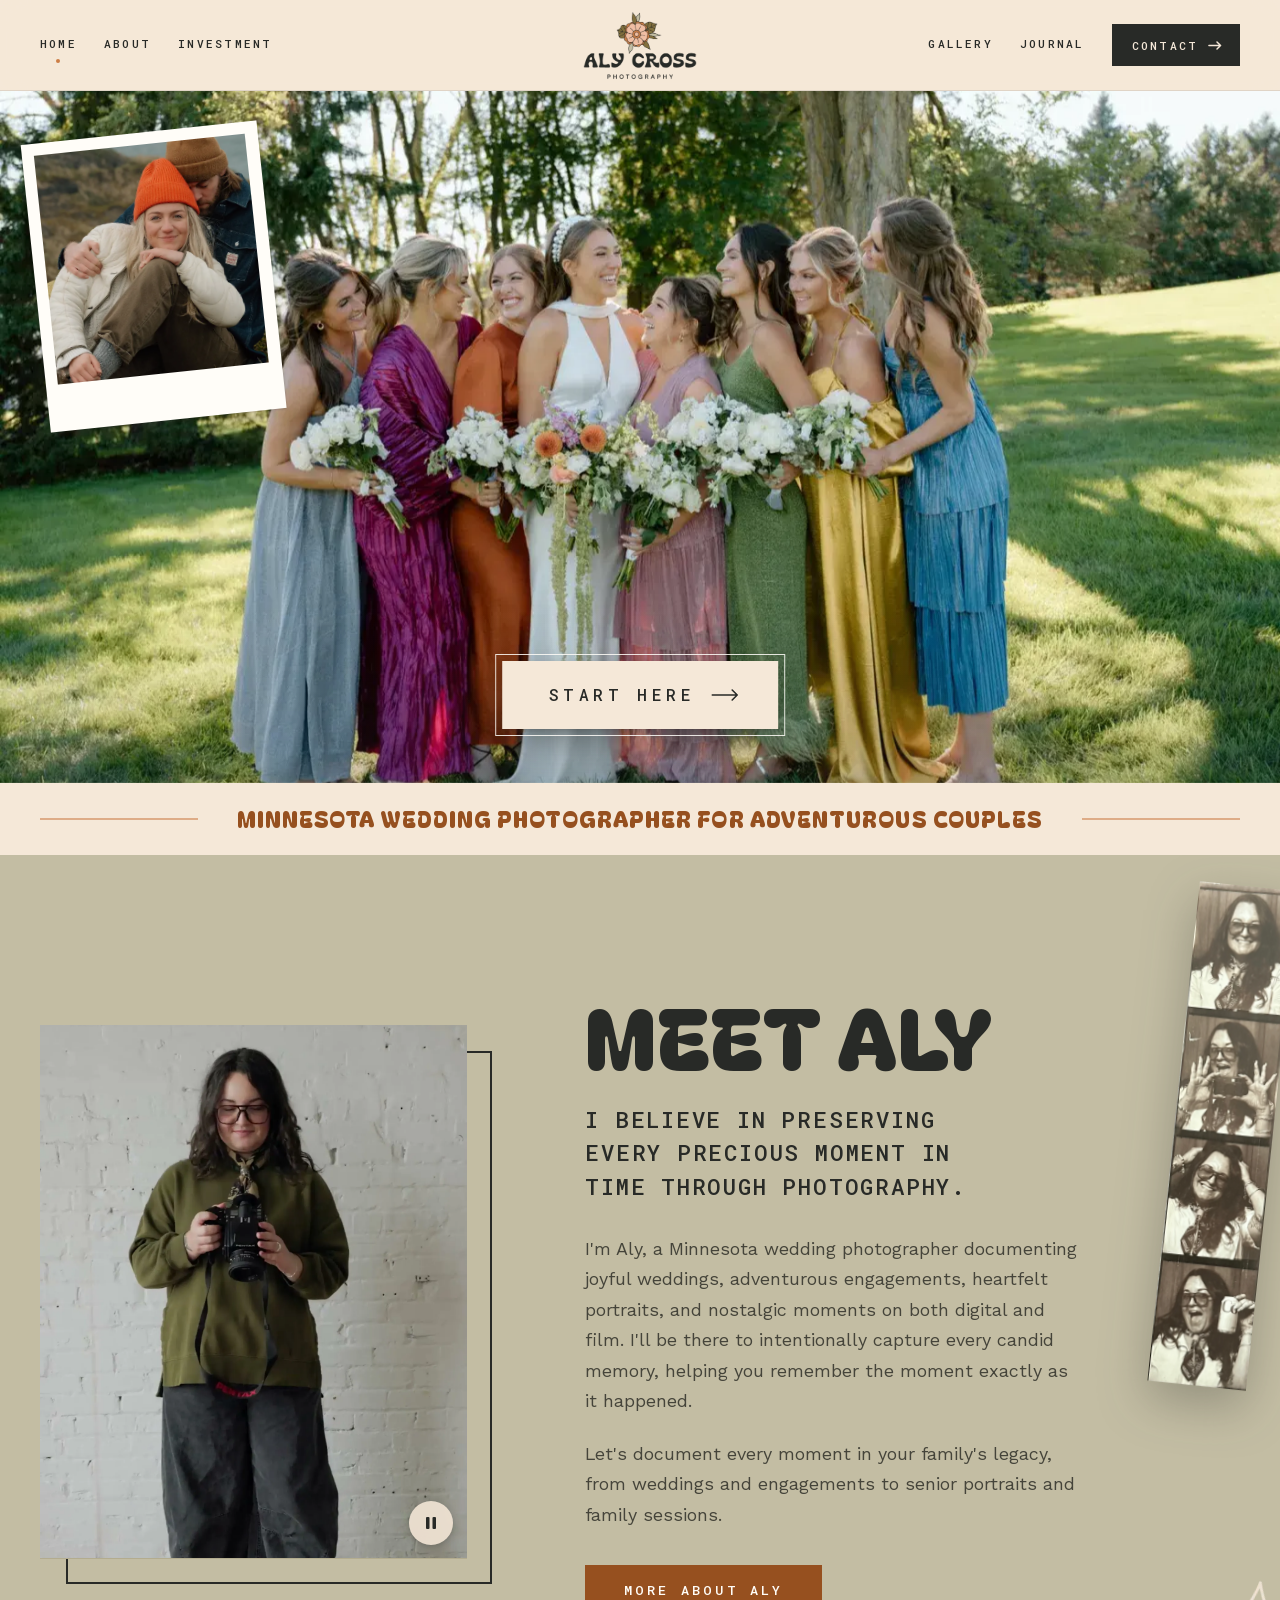
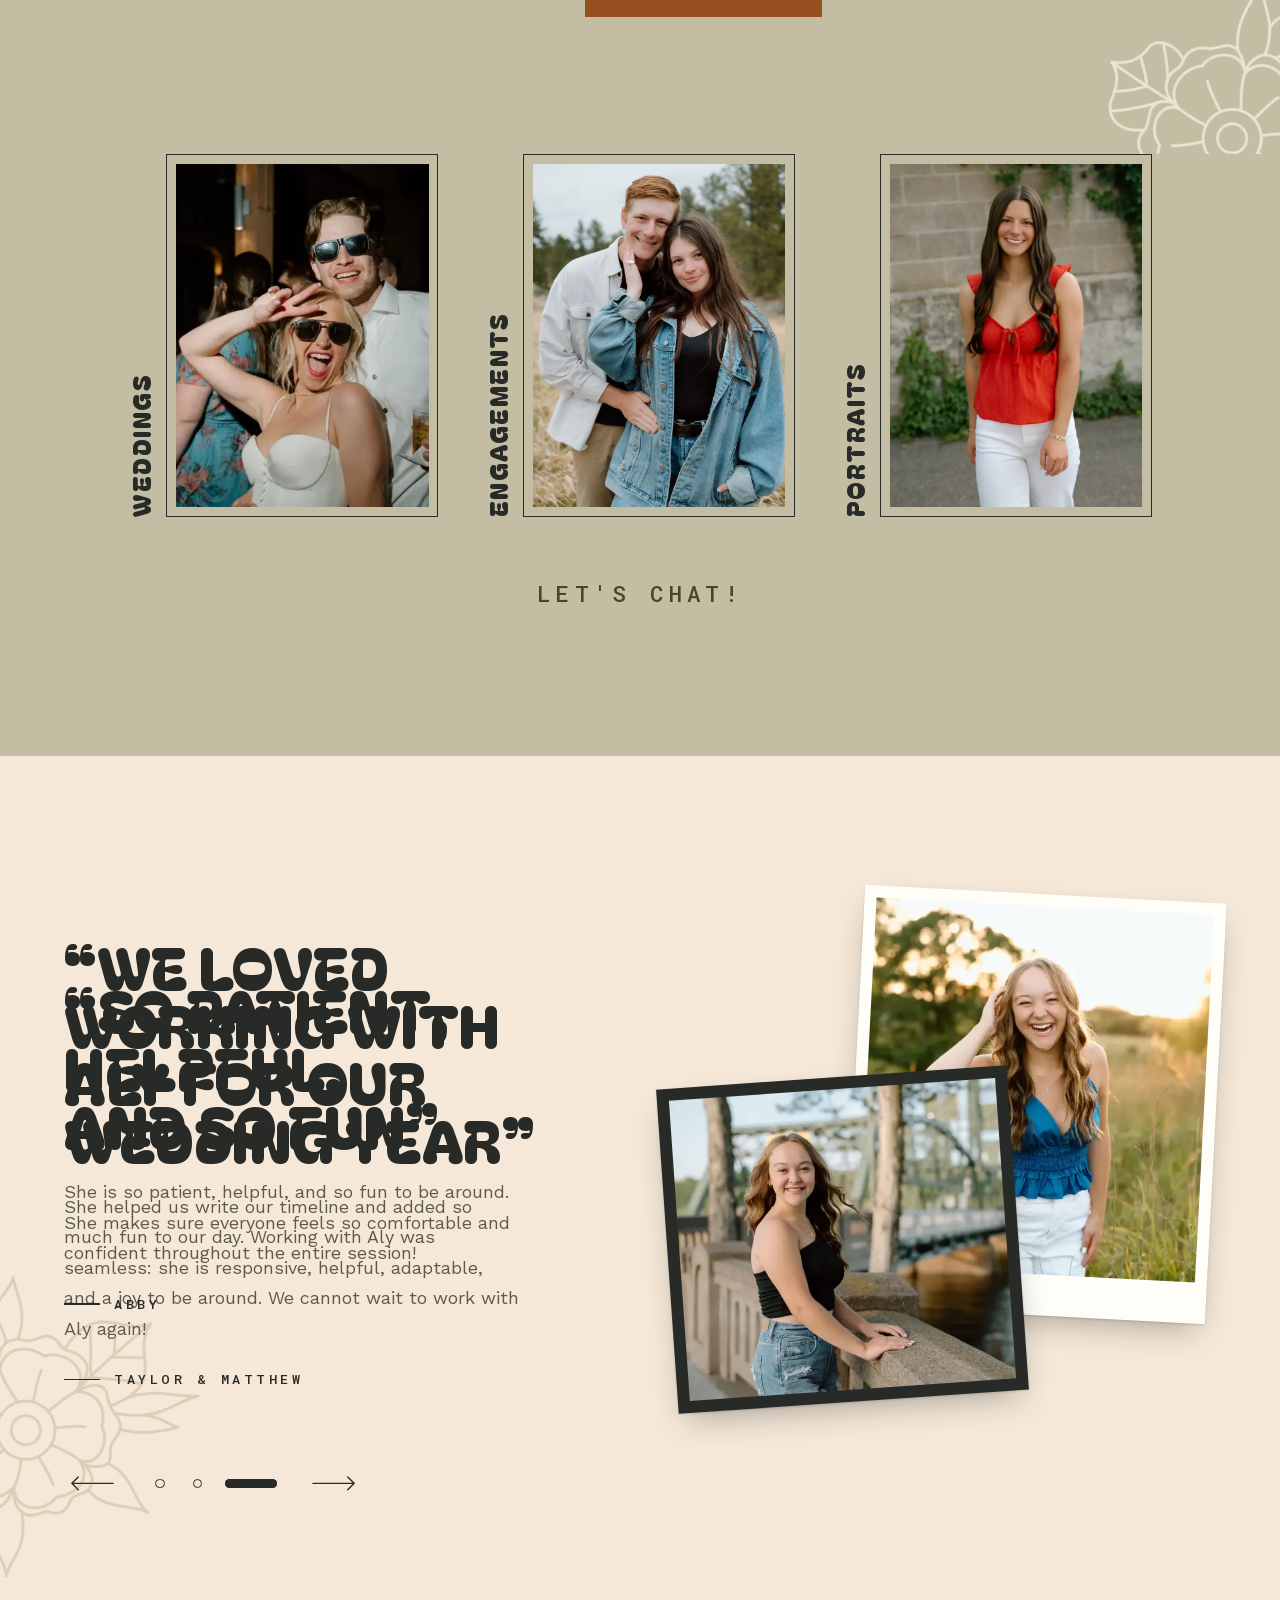
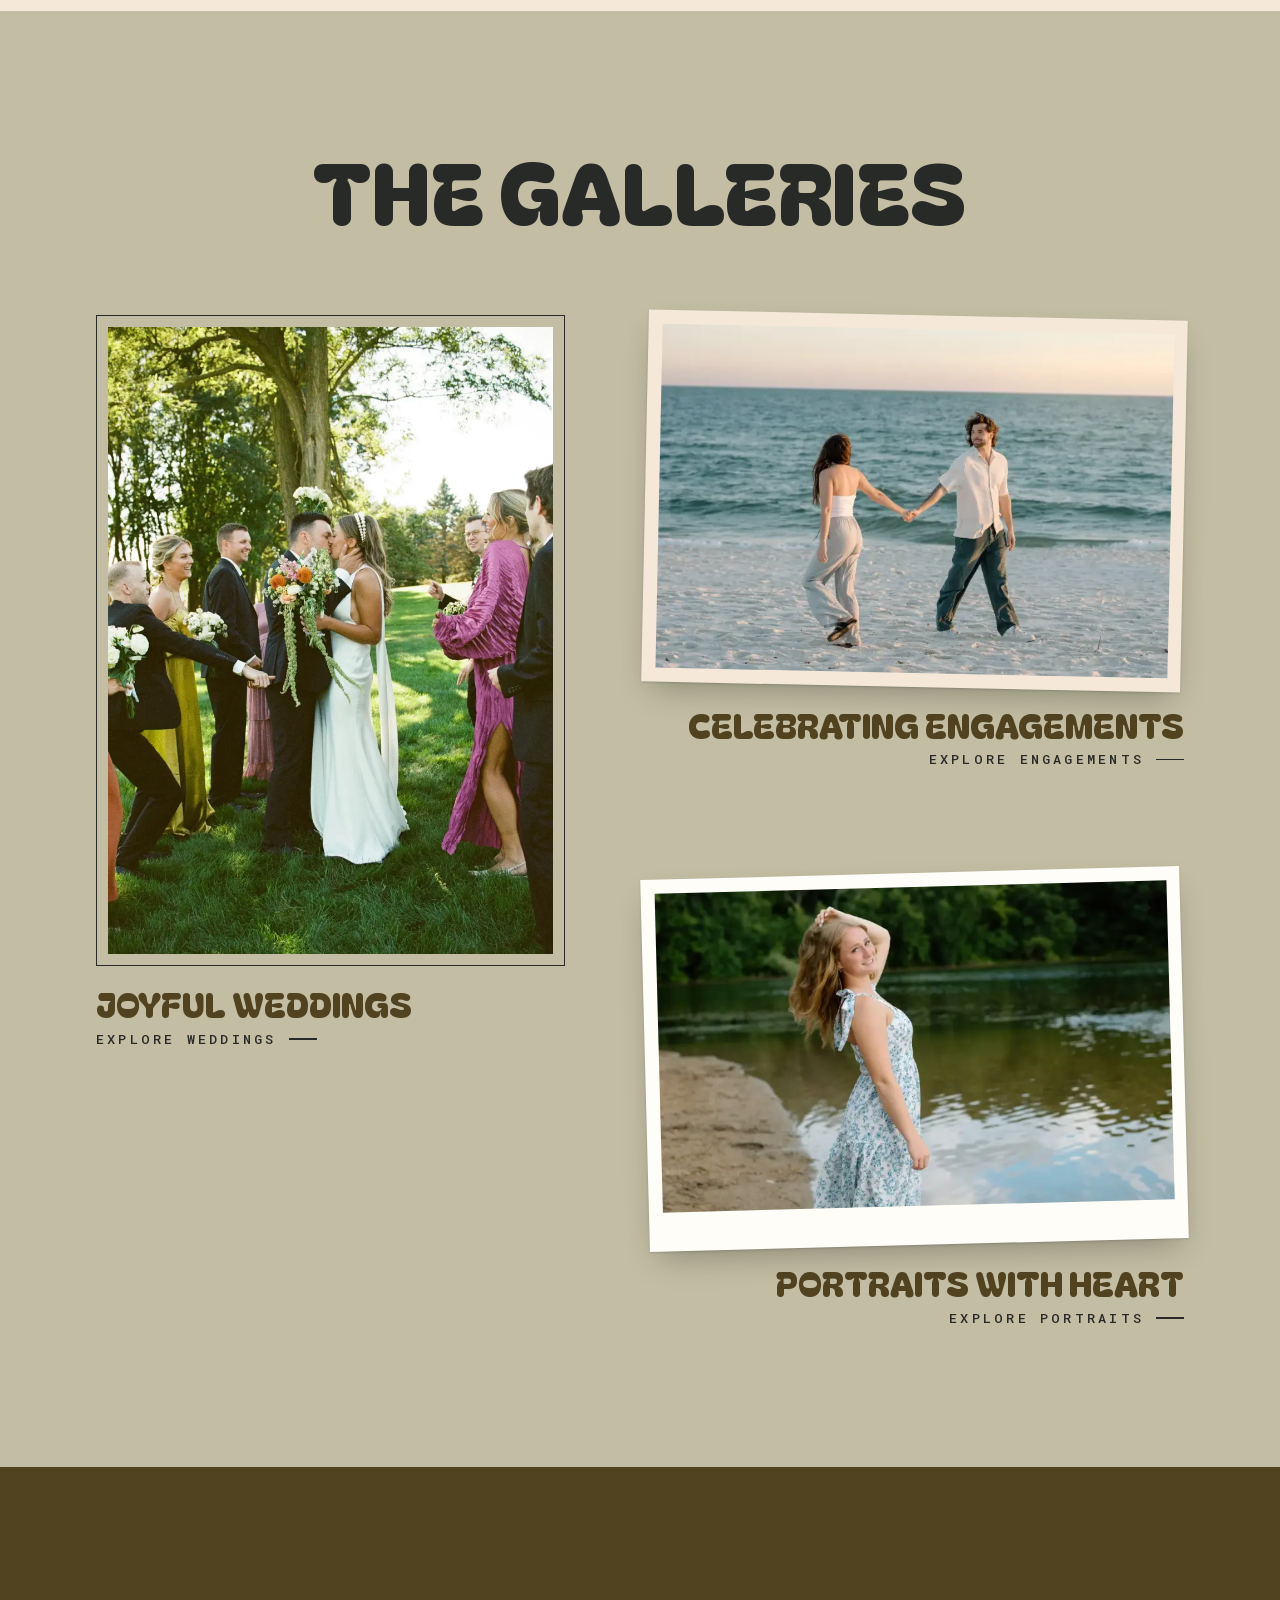
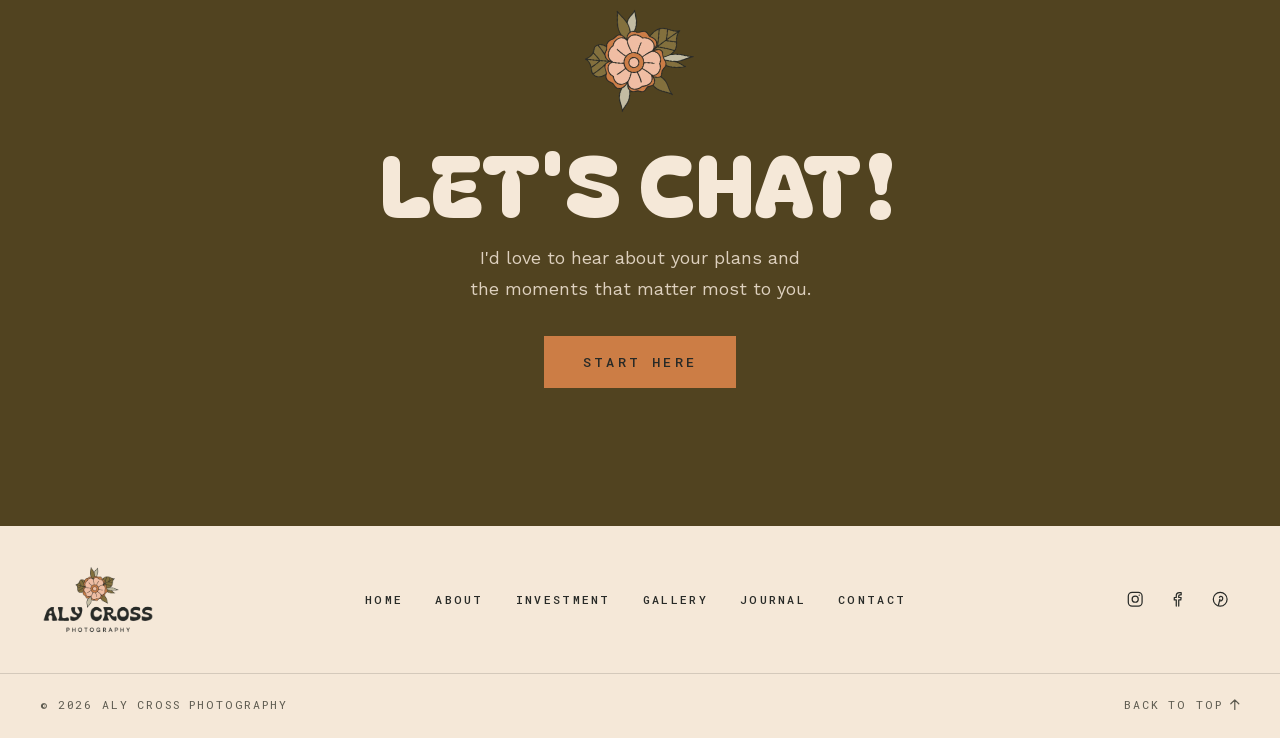
==== index.html @ d4352d31 "Add a developer credit message to the browser console" ====
<!DOCTYPE html>
<html lang="en">
<head>
  <meta charset="UTF-8">
  <meta name="viewport" content="width=device-width, initial-scale=1.0">
  <title>Aly Cross Photography | Minnesota Wedding Photographer</title>
  <meta name="description" content="Aly Cross is a Minnesota wedding photographer for adventurous couples, documenting joyful weddings, engagements and portraits on digital and film.">
  <meta name="theme-color" content="#f5e8d8">
  <link rel="icon" href="assets/images/aly_cross_favicon-51.png">
  <link rel="apple-touch-icon" href="assets/icons/apple-touch-icon.png">
  <link rel="manifest" href="assets/icons/site.webmanifest">
  <link rel="canonical" href="https://alycrossphotography.com/">
  <meta property="og:type" content="website">
  <meta property="og:site_name" content="Aly Cross Photography">
  <meta property="og:title" content="Aly Cross Photography | Minnesota Wedding Photographer">
  <meta property="og:description" content="Aly Cross is a Minnesota wedding photographer for adventurous couples, documenting joyful weddings, engagements and portraits on digital and film.">
  <meta property="og:url" content="https://alycrossphotography.com/">
  <meta property="og:image" content="https://alycrossphotography.com/assets/og/home.jpg">
  <meta property="og:image:width" content="1200">
  <meta property="og:image:height" content="630">
  <meta name="twitter:card" content="summary_large_image">
  <script type="application/ld+json">
{
    "@context": "https://schema.org",
    "@graph": [
      {
        "@type": "ProfessionalService",
        "@id": "https://alycrossphotography.com/#business",
        "name": "Aly Cross Photography",
        "description": "Minnesota wedding photographer for adventurous couples, also offering engagement, senior and family portraits.",
        "url": "https://alycrossphotography.com/",
        "image": "https://alycrossphotography.com/assets/og/home.jpg",
        "logo": "https://alycrossphotography.com/assets/icons/icon-512.png",
        "priceRange": "$500–$4,000+",
        "address": {
          "@type": "PostalAddress",
          "addressRegion": "MN",
          "addressCountry": "US"
        },
        "areaServed": {
          "@type": "State",
          "name": "Minnesota"
        },
        "founder": {
          "@type": "Person",
          "name": "Aly Cross",
          "jobTitle": "Photographer"
        },
        "knowsAbout": [
          "Wedding photography",
          "Engagement photography",
          "Senior portraits",
          "Family portraits"
        ],
        "sameAs": [
          "https://www.instagram.com/alycrossphotography/",
          "https://www.facebook.com/alycrossphotography/",
          "https://www.pinterest.com/alycrossphotography/"
        ]
      },
      {
        "@type": "WebSite",
        "@id": "https://alycrossphotography.com/#website",
        "url": "https://alycrossphotography.com/",
        "name": "Aly Cross Photography",
        "publisher": {
          "@id": "https://alycrossphotography.com/#business"
        }
      }
    ]
  }
  </script>
  <link rel="preload" as="image" href="assets/images/acp927-58.webp" imagesrcset="assets/images/acp927-58-800.webp 800w, assets/images/acp927-58.webp 1400w" imagesizes="100vw" fetchpriority="high">
  <link rel="preload" href="assets/fonts/BagelFatOne-400.woff2" as="font" type="font/woff2" crossorigin>
  <style>/* Self-hosted Google Fonts (latin subset) */ @font-face { font-family: 'Bagel Fat One'; font-style: normal; font-weight: 400; font-display: swap; src: url("assets/fonts/BagelFatOne-400.woff2") format('woff2'); unicode-range: U+0000-00FF, U+0131, U+0152-0153, U+02BB-02BC, U+02C6, U+02DA, U+02DC, U+0304, U+0308, U+0329, U+2000-206F, U+20AC, U+2122, U+2191, U+2193, U+2212, U+2215, U+FEFF, U+FFFD; } @font-face { font-family: 'Roboto Mono'; font-style: normal; font-weight: 400; font-display: swap; src: url("assets/fonts/RobotoMono-400.woff2") format('woff2'); unicode-range: U+0000-00FF, U+0131, U+0152-0153, U+02BB-02BC, U+02C6, U+02DA, U+02DC, U+0304, U+0308, U+0329, U+2000-206F, U+20AC, U+2122, U+2191, U+2193, U+2212, U+2215, U+FEFF, U+FFFD; } @font-face { font-family: 'Roboto Mono'; font-style: normal; font-weight: 500; font-display: swap; src: url("assets/fonts/RobotoMono-500.woff2") format('woff2'); unicode-range: U+0000-00FF, U+0131, U+0152-0153, U+02BB-02BC, U+02C6, U+02DA, U+02DC, U+0304, U+0308, U+0329, U+2000-206F, U+20AC, U+2122, U+2191, U+2193, U+2212, U+2215, U+FEFF, U+FFFD; } @font-face { font-family: 'Work Sans'; font-style: italic; font-weight: 400; font-display: swap; src: url("assets/fonts/WorkSans-400i.woff2") format('woff2'); unicode-range: U+0000-00FF, U+0131, U+0152-0153, U+02BB-02BC, U+02C6, U+02DA, U+02DC, U+0304, U+0308, U+0329, U+2000-206F, U+20AC, U+2122, U+2191, U+2193, U+2212, U+2215, U+FEFF, U+FFFD; } @font-face { font-family: 'Work Sans'; font-style: normal; font-weight: 400; font-display: swap; src: url("assets/fonts/WorkSans-400.woff2") format('woff2'); unicode-range: U+0000-00FF, U+0131, U+0152-0153, U+02BB-02BC, U+02C6, U+02DA, U+02DC, U+0304, U+0308, U+0329, U+2000-206F, U+20AC, U+2122, U+2191, U+2193, U+2212, U+2215, U+FEFF, U+FFFD; } @font-face { font-family: 'Work Sans'; font-style: normal; font-weight: 500; font-display: swap; src: url("assets/fonts/WorkSans-500.woff2") format('woff2'); unicode-range: U+0000-00FF, U+0131, U+0152-0153, U+02BB-02BC, U+02C6, U+02DA, U+02DC, U+0304, U+0308, U+0329, U+2000-206F, U+20AC, U+2122, U+2191, U+2193, U+2212, U+2215, U+FEFF, U+FFFD; }</style>
  <link rel="stylesheet" href="css/styles.css?v=22">
</head>
<body>
  <a class="skip-link" href="#main">Skip to content</a>

  <!-- ===== Header ===== -->
  <header class="site-header" data-header>
    <nav class="nav" aria-label="Primary">
      <ul class="nav-list nav-list--left">
        <li><a href="index.html" aria-current="page"><span class="nav-roll"><span>Home</span></span></a></li>
        <li><a href="about.html"><span class="nav-roll"><span>About</span></span></a></li>
        <li><a href="investment.html"><span class="nav-roll"><span>Investment</span></span></a></li>
      </ul>

      <a href="index.html" class="brand" aria-label="Aly Cross Photography, home">
        <img src="assets/images/aly_cross_screen_logos_primary_stevie_nicks.webp" alt="" width="640" height="379">
      </a>

      <ul class="nav-list nav-list--right">
        <li><a href="gallery.html"><span class="nav-roll"><span>Gallery</span></span></a></li>
        <li><a href="blog.html"><span class="nav-roll"><span>Journal</span></span></a></li>
        <li><a href="contact.html" class="nav-cta">Contact <svg viewBox="0 0 16 10" aria-hidden="true"><path d="M1 5h13M10 1l4 4-4 4"/></svg></a></li>
      </ul>

      <button class="menu-toggle" type="button" aria-expanded="false" aria-controls="mobile-menu" data-menu-toggle>
        <span class="sr-only">Menu</span>
        <span class="menu-toggle__bars" aria-hidden="true"></span>
      </button>
    </nav>

    <div class="mobile-menu" id="mobile-menu" data-mobile-menu hidden>
      <ul>
        <li><a href="index.html" aria-current="page">Home</a></li>
        <li><a href="about.html">About</a></li>
        <li><a href="investment.html">Investment</a></li>
        <li><a href="gallery.html">Gallery</a></li>
        <li><a href="blog.html">Journal</a></li>
        <li><a href="contact.html">Contact</a></li>
      </ul>
      <div class="mobile-menu__social">
        <p class="mobile-menu__label" aria-hidden="true">Find me on</p>
        <ul class="social" aria-label="Find me on social media">
          <li><a href="https://www.instagram.com/alycrossphotography/" aria-label="Instagram" rel="noopener" target="_blank">
            <svg viewBox="0 0 24 24" aria-hidden="true"><rect x="3" y="3" width="18" height="18" rx="5"/><circle cx="12" cy="12" r="4"/><circle cx="17.3" cy="6.7" r=".9" class="fill"/></svg>
          </a></li>
          <li><a href="https://www.facebook.com/alycrossphotography/" aria-label="Facebook" rel="noopener" target="_blank">
            <svg viewBox="0 0 24 24" aria-hidden="true"><path d="M14 21v-8h2.7l.4-3.2H14V7.9c0-.9.3-1.6 1.6-1.6h1.6V3.5c-.3 0-1.3-.1-2.4-.1-2.4 0-4 1.4-4 4.1v2.3H8.2V13h2.6v8"/></svg>
          </a></li>
          <li><a href="https://www.pinterest.com/alycrossphotography/" aria-label="Pinterest" rel="noopener" target="_blank">
            <svg viewBox="0 0 24 24" aria-hidden="true"><circle cx="12" cy="12" r="9"/><path d="M11 9.5c.4-1.6 3.6-2 4.2.4.5 2-1 4.6-2.8 4.3-1-.2-1.2-1.2-1-2M11.6 12.2 9.6 20"/></svg>
          </a></li>
        </ul>
      </div>
      <img class="mobile-menu__flower" src="assets/images/aly_cross_screen_logos_favicon_full_color.webp" alt="" width="700" height="651">
    </div>
  </header>

  <main id="main">

    <!-- ===== Hero ===== -->
    <section class="hero" aria-labelledby="hero-title">
      <div class="hero__media">
        <img class="hero__photo" src="assets/images/acp927-58.webp" srcset="assets/images/acp927-58-800.webp 800w, assets/images/acp927-58.webp 1400w" sizes="100vw" alt="A bride laughing with her bridesmaids in colorful mismatched dresses on a sunny lawn" width="1400" height="934" fetchpriority="high">
        <figure class="polaroid hero__polaroid" data-parallax="-0.08" data-polaroid>
          <div class="polaroid__stack">
            <img class="is-active" src="assets/images/polaroid/000017460036.webp" alt="A couple sharing a kiss beside their wedding cake, shot on film" width="720" height="477">
          </div>
        </figure>
        <div class="hero__cta">
          <a href="contact.html" class="btn btn--hero">
            <span>Start Here</span>
            <svg viewBox="0 0 28 12" aria-hidden="true"><path d="M1 6h25M21 1l5 5-5 5"/></svg>
          </a>
        </div>
      </div>
      <div class="tagline">
        <h1 id="hero-title" class="tagline__text">Minnesota Wedding Photographer for Adventurous Couples</h1>
      </div>
    </section>

    <!-- ===== Meet Aly ===== -->
    <section class="meet" aria-labelledby="meet-title">
      <div class="meet__inner">
        <div class="meet__media reveal">
          <div class="meet__frame">
            <video class="meet__video" muted loop playsinline preload="none" poster="assets/images/aly-intro-poster.webp" aria-label="Aly holding her camera in a sunlit studio" data-video>
              <source src="assets/images/aly-intro-720.mp4" type="video/mp4">
            </video>
            <button class="video-toggle" type="button" aria-pressed="false" aria-label="Pause video" data-video-toggle>
              <svg class="icon-pause" viewBox="0 0 16 16" aria-hidden="true"><rect x="3" y="2" width="3.5" height="12" rx="1"/><rect x="9.5" y="2" width="3.5" height="12" rx="1"/></svg>
              <svg class="icon-play" viewBox="0 0 16 16" aria-hidden="true"><path d="M4 2.5v11a.8.8 0 0 0 1.2.7l9-5.5a.8.8 0 0 0 0-1.4l-9-5.5A.8.8 0 0 0 4 2.5Z"/></svg>
            </button>
          </div>
        </div>

        <div class="meet__copy">
          <h2 id="meet-title" class="display meet__title" data-split>Meet Aly</h2>
          <p class="statement">I believe in preserving every precious moment in time through photography.</p>
          <p class="body-copy">I'm Aly, a Minnesota wedding photographer documenting joyful weddings, adventurous engagements, heartfelt portraits, and nostalgic moments on both digital and film. I'll be there to intentionally capture every candid memory, helping you remember the moment exactly as it happened.</p>
          <p class="body-copy">Let's document every moment in your family's legacy, from weddings and engagements to senior portraits and family sessions.</p>
          <a href="about.html" class="btn btn--rust">More about Aly</a>
        </div>

        <img class="meet__filmstrip" src="assets/images/film_strip.webp" alt="" width="400" height="2025" data-parallax="-0.06">
        <img class="meet__lineart" src="assets/images/aly_cross_screen_logos_favicon_vanilla_cone.webp" alt="" width="700" height="651">
      </div>
    </section>

    <!-- ===== Services ===== -->
    <section class="services" aria-label="What I photograph">
      <ul class="services__list">
        <li>
          <a href="weddings.html" class="service reveal">
            <span class="service__label">Weddings</span>
            <span class="service__frame"><img src="assets/images/rempfer-753.webp" srcset="assets/images/rempfer-753-800.webp 800w, assets/images/rempfer-753.webp 1400w" sizes="(max-width: 720px) 92vw, 46vw" alt="Wedding guests in sunglasses celebrating on the dance floor" width="1400" height="934" loading="lazy"></span>
          </a>
        </li>
        <li>
          <a href="engagements.html" class="service reveal">
            <span class="service__label">Engagements</span>
            <span class="service__frame"><img src="assets/images/acp-26.webp" srcset="assets/images/acp-26-800.webp 800w, assets/images/acp-26.webp 1400w" sizes="(max-width: 720px) 92vw, 46vw" alt="An engaged couple in denim jackets leaning in close outdoors" width="1400" height="2104" loading="lazy"></span>
          </a>
        </li>
        <li>
          <a href="portraits.html" class="service reveal">
            <span class="service__label">Portraits</span>
            <span class="service__frame"><img src="assets/images/senior-photographers-minneapolis-60.webp" srcset="assets/images/senior-photographers-minneapolis-60-800.webp 800w, assets/images/senior-photographers-minneapolis-60.webp 1400w" sizes="(max-width: 720px) 92vw, 46vw" alt="A senior portrait of a young woman in a red top against a stone wall" width="1400" height="2100" loading="lazy"></span>
          </a>
        </li>
      </ul>
      <a href="contact.html" class="link-chat">Let's Chat!</a>
    </section>

    <!-- ===== Testimonials ===== -->
    <section class="testimonials" aria-roledescription="carousel" aria-label="Kind words from couples" data-carousel>
      <img class="testimonials__lineart" src="assets/images/aly_cross_screen_logos_favicon_olive.webp" alt="" width="700" height="651">

      <div class="testimonials__track">
        <div class="slide is-active" role="group" aria-roledescription="slide" aria-label="1 of 3" data-slide>
          <div class="slide__copy">
            <h2 class="display slide__title">&ldquo;Aly is the best&rdquo;</h2>
            <blockquote class="slide__quote">
              <p>My fiancé and I felt so comfortable at our shoot within minutes of working with Aly and she made sure we got every single shot we wanted. On top of that, Aly is the sweetest and easiest person to work with.</p>
            </blockquote>
            <p class="slide__name">Lauren &amp; Thomas</p>
          </div>
          <div class="slide__photos">
            <figure class="polaroid polaroid--light slide__photo slide__photo--a"><img src="assets/images/lauren_thomas-2.webp" srcset="assets/images/lauren_thomas-2-800.webp 800w, assets/images/lauren_thomas-2.webp 1400w" sizes="(max-width: 720px) 50vw, 24vw" alt="Lauren and Thomas walking hand in hand through a garden" width="1400" height="932" loading="lazy"></figure>
            <figure class="polaroid polaroid--dark slide__photo slide__photo--b"><img src="assets/images/lauren_thomas.webp" srcset="assets/images/lauren_thomas-800.webp 800w, assets/images/lauren_thomas.webp 1400w" sizes="(max-width: 720px) 50vw, 24vw" alt="Lauren and Thomas lying in the grass, foreheads touching" width="1400" height="932" loading="lazy"></figure>
          </div>
        </div>

        <div class="slide" role="group" aria-roledescription="slide" aria-label="2 of 3" data-slide hidden>
          <div class="slide__copy">
            <h2 class="display slide__title">&ldquo;We loved working with Aly for our wedding year&rdquo;</h2>
            <blockquote class="slide__quote">
              <p>She helped us write our timeline and added so much fun to our day. Working with Aly was seamless: she is responsive, helpful, adaptable, and a joy to be around. We cannot wait to work with Aly again!</p>
            </blockquote>
            <p class="slide__name">Taylor &amp; Matthew</p>
          </div>
          <div class="slide__photos">
            <figure class="polaroid polaroid--light slide__photo slide__photo--a"><img src="assets/images/taylor_matthew_1.webp" srcset="assets/images/taylor_matthew_1-800.webp 800w, assets/images/taylor_matthew_1.webp 1400w" sizes="(max-width: 720px) 50vw, 24vw" alt="Taylor and Matthew in their wedding attire in front of a weathered brick wall" width="1400" height="932" loading="lazy"></figure>
            <figure class="polaroid polaroid--dark slide__photo slide__photo--b"><img src="assets/images/taylor_matthew-1.webp" srcset="assets/images/taylor_matthew-1-800.webp 800w, assets/images/taylor_matthew-1.webp 1400w" sizes="(max-width: 720px) 50vw, 24vw" alt="Taylor and Matthew with their wedding party" width="1400" height="932" loading="lazy"></figure>
          </div>
        </div>

        <div class="slide" role="group" aria-roledescription="slide" aria-label="3 of 3" data-slide hidden>
          <div class="slide__copy">
            <h2 class="display slide__title">&ldquo;So patient, helpful, and so fun&rdquo;</h2>
            <blockquote class="slide__quote">
              <p>She is so patient, helpful, and so fun to be around. She makes sure everyone feels so comfortable and confident throughout the entire session!</p>
            </blockquote>
            <p class="slide__name">Abby</p>
          </div>
          <div class="slide__photos">
            <figure class="polaroid polaroid--light slide__photo slide__photo--a"><img src="assets/images/abby-3.webp" srcset="assets/images/abby-3-800.webp 800w, assets/images/abby-3.webp 1400w" sizes="(max-width: 720px) 50vw, 24vw" alt="Abby laughing in a golden field" width="1400" height="932" loading="lazy"></figure>
            <figure class="polaroid polaroid--dark slide__photo slide__photo--b"><img src="assets/images/abby.webp" srcset="assets/images/abby-800.webp 800w, assets/images/abby.webp 1400w" sizes="(max-width: 720px) 50vw, 24vw" alt="Abby leaning on a railing beside the river" width="1400" height="932" loading="lazy"></figure>
          </div>
        </div>
      </div>

      <div class="carousel-controls">
        <button type="button" class="carousel-btn" data-prev aria-label="Previous testimonial">
          <svg viewBox="0 0 48 16" aria-hidden="true"><path d="M47 8H2M9 1 2 8l7 7"/></svg>
        </button>
        <ol class="carousel-dots" aria-label="Choose a testimonial">
          <li><button type="button" aria-label="Show testimonial 1" aria-current="true" data-dot="0"></button></li>
          <li><button type="button" aria-label="Show testimonial 2" data-dot="1"></button></li>
          <li><button type="button" aria-label="Show testimonial 3" data-dot="2"></button></li>
        </ol>
        <button type="button" class="carousel-btn" data-next aria-label="Next testimonial">
          <svg viewBox="0 0 48 16" aria-hidden="true"><path d="M1 8h45M39 1l7 7-7 7"/></svg>
        </button>
      </div>
    </section>

    <!-- ===== Galleries ===== -->
    <section class="galleries" aria-labelledby="galleries-title">
      <h2 id="galleries-title" class="display galleries__title" data-split>The Galleries</h2>

      <div class="galleries__grid">
        <a href="weddings.html" class="gallery gallery--weddings reveal">
          <span class="gallery__frame gallery__frame--outline"><img src="assets/images/acp-35.webp" srcset="assets/images/acp-35-800.webp 800w, assets/images/acp-35.webp 1400w" sizes="(max-width: 720px) 92vw, 46vw" alt="A bride and groom surrounded by their wedding party beneath a tall oak" width="1400" height="2104" loading="lazy"></span>
          <span class="gallery__text">
            <span class="gallery__name">Joyful Weddings</span>
            <span class="gallery__link">Explore Weddings</span>
          </span>
        </a>

        <a href="engagements.html" class="gallery gallery--engagements reveal">
          <span class="gallery__frame gallery__frame--cream"><img src="assets/images/acp-84.webp" srcset="assets/images/acp-84-800.webp 800w, assets/images/acp-84.webp 1400w" sizes="(max-width: 720px) 92vw, 46vw" alt="An engaged couple walking hand in hand along the beach at sunset" width="1400" height="928" loading="lazy"></span>
          <span class="gallery__text">
            <span class="gallery__name">Celebrating Engagements</span>
            <span class="gallery__link">Explore Engagements</span>
          </span>
        </a>

        <a href="portraits.html" class="gallery gallery--portraits reveal">
          <span class="gallery__frame gallery__frame--white"><img src="assets/images/senior-photographers-minneapolis-134-3.webp" srcset="assets/images/senior-photographers-minneapolis-134-3-800.webp 800w, assets/images/senior-photographers-minneapolis-134-3.webp 1400w" sizes="(max-width: 720px) 92vw, 46vw" alt="A senior portrait of a young woman in a flowing dress at the water's edge" width="1400" height="934" loading="lazy"></span>
          <span class="gallery__text">
            <span class="gallery__name">Portraits With Heart</span>
            <span class="gallery__link">Explore Portraits</span>
          </span>
        </a>
      </div>
    </section>

    <!-- ===== Closing CTA ===== -->
    <section class="closing" aria-labelledby="closing-title">
      <img class="closing__flower reveal" src="assets/images/aly_cross_screen_logos_favicon_full_color.webp" alt="" width="700" height="651" loading="lazy">
      <h2 id="closing-title" class="display closing__title" data-split>Let's Chat!</h2>
      <p class="closing__text">I'd love to hear about your plans and the moments that matter most to you.</p>
      <a href="contact.html" class="btn btn--rust">Start Here</a>
    </section>
  </main>

  <!-- ===== Footer ===== -->
  <footer class="site-footer">
    <div class="footer__inner">
      <a href="index.html" class="footer__logo" aria-label="Aly Cross Photography, home">
        <img src="assets/images/aly_cross_screen_logos_primary_stevie_nicks.webp" alt="" width="640" height="379" loading="lazy">
      </a>
      <ul class="footer__nav" aria-label="Footer">
        <li><a href="index.html">Home</a></li>
        <li><a href="about.html">About</a></li>
        <li><a href="investment.html">Investment</a></li>
        <li><a href="gallery.html">Gallery</a></li>
        <li><a href="blog.html">Journal</a></li>
        <li><a href="contact.html">Contact</a></li>
      </ul>
      <ul class="social" aria-label="Find me on social media">
        <li><a href="https://www.instagram.com/alycrossphotography/" aria-label="Instagram" rel="noopener" target="_blank">
          <svg viewBox="0 0 24 24" aria-hidden="true"><rect x="3" y="3" width="18" height="18" rx="5"/><circle cx="12" cy="12" r="4"/><circle cx="17.3" cy="6.7" r=".9" class="fill"/></svg>
        </a></li>
        <li><a href="https://www.facebook.com/alycrossphotography/" aria-label="Facebook" rel="noopener" target="_blank">
          <svg viewBox="0 0 24 24" aria-hidden="true"><path d="M14 21v-8h2.7l.4-3.2H14V7.9c0-.9.3-1.6 1.6-1.6h1.6V3.5c-.3 0-1.3-.1-2.4-.1-2.4 0-4 1.4-4 4.1v2.3H8.2V13h2.6v8"/></svg>
        </a></li>
        <li><a href="https://www.pinterest.com/alycrossphotography/" aria-label="Pinterest" rel="noopener" target="_blank">
          <svg viewBox="0 0 24 24" aria-hidden="true"><circle cx="12" cy="12" r="9"/><path d="M11 9.5c.4-1.6 3.6-2 4.2.4.5 2-1 4.6-2.8 4.3-1-.2-1.2-1.2-1-2M11.6 12.2 9.6 20"/></svg>
        </a></li>
      </ul>
    </div>
    <div class="footer__bottom">
      <p class="footer__legal">&copy; <span data-year>2026</span> Aly Cross Photography</p>
      <a href="#main" class="footer__top">Back to top
        <svg viewBox="0 0 12 14" aria-hidden="true"><path d="M6 13V1M1 6l5-5 5 5"/></svg>
      </a>
    </div>
  </footer>

  <script src="js/main.js?v=12"></script>
</body>
</html>
---- css/styles.css ----
/* =========================================================
   Aly Cross Photography
   Palette, type and motifs carried over from the original brand.
   ========================================================= */

/* ===== Tokens ===== */
:root {
  /* Brand palette */
  --cream: #f5e8d8;
  --cream-deep: #efdcc4;
  --sage: #c3bda3;
  --sage-deep: #b3ac8f;
  --ink: #282a27;
  --ink-soft: #3f413c;
  --rust: #cc7d45;
  --rust-deep: #96501f;
  --olive: #84703d;
  --olive-deep: #514320;
  --blush: #f1b9a1;
  --paper: #fffdf8;

  /* Text on each surface (AA checked) */
  --on-cream: var(--ink);
  --on-cream-muted: #5c5a4f;
  --on-sage: var(--ink);
  --on-sage-muted: #45443a;

  /* Type */
  --font-display: "Bagel Fat One", "Cooper Black", Georgia, serif;
  --font-body: "Work Sans", system-ui, sans-serif;
  --font-mono: "Roboto Mono", ui-monospace, monospace;

  --step--1: clamp(0.78rem, 0.76rem + 0.1vw, 0.84rem);
  --step-0: clamp(1rem, 0.96rem + 0.2vw, 1.125rem);
  --step-1: clamp(1.15rem, 1.05rem + 0.45vw, 1.4rem);
  --step-2: clamp(1.5rem, 1.25rem + 1.1vw, 2.2rem);
  --step-3: clamp(2.2rem, 1.6rem + 2.6vw, 3.9rem);
  --step-4: clamp(2.8rem, 1.8rem + 4.4vw, 5.6rem);

  /* Space */
  --gutter: clamp(1rem, 0.5rem + 2.5vw, 3rem);
  --section: clamp(4.5rem, 3rem + 7vw, 9.5rem);
  --max: 1320px;

  /* Motion */
  --ease-out: cubic-bezier(0.16, 1, 0.3, 1);
  --ease-in-out: cubic-bezier(0.65, 0, 0.35, 1);

  /* Depth */
  --shadow-print: 0 1px 2px rgb(40 42 39 / 0.18), 0 14px 32px -10px rgb(40 42 39 / 0.38);
  --shadow-print-lift: 0 2px 4px rgb(40 42 39 / 0.16), 0 26px 50px -14px rgb(40 42 39 / 0.45);

  --header-h: 5.75rem;
}

/* ===== Reset ===== */
*, *::before, *::after { box-sizing: border-box; }
* { margin: 0; }
html {
  -webkit-text-size-adjust: 100%;
  scroll-behavior: smooth;
  scroll-padding-top: 6rem;
  scrollbar-color: var(--olive) var(--cream);
}
body {
  font-family: var(--font-body);
  font-size: var(--step-0);
  line-height: 1.7;
  color: var(--on-cream);
  background: var(--cream);
  -webkit-font-smoothing: antialiased;
  text-rendering: optimizeLegibility;
  overflow-x: clip;
}
img, video, svg { display: block; max-width: 100%; }
img { height: auto; }
button { font: inherit; color: inherit; background: none; border: 0; cursor: pointer; }
ul, ol { list-style: none; padding: 0; }
a { color: inherit; }

::selection { background: var(--rust); color: var(--paper); }
:focus-visible {
  outline: 2px solid var(--rust-deep);
  outline-offset: 4px;
  border-radius: 2px;
}
::-webkit-scrollbar { width: 12px; }
::-webkit-scrollbar-track { background: var(--cream); }
::-webkit-scrollbar-thumb { background: var(--olive); border: 3px solid var(--cream); border-radius: 12px; }

.sr-only {
  position: absolute; width: 1px; height: 1px; padding: 0; margin: -1px;
  overflow: hidden; clip: rect(0 0 0 0); white-space: nowrap; border: 0;
}
.skip-link {
  position: absolute; left: 1rem; top: -4rem; z-index: 100;
  padding: 0.75rem 1.25rem; background: var(--ink); color: var(--cream);
  font-family: var(--font-mono); font-size: var(--step--1); letter-spacing: 0.12em; text-transform: uppercase;
  text-decoration: none; transition: top 0.3s var(--ease-out);
}
.skip-link:focus { top: 1rem; }

/* ===== Type primitives ===== */
.display {
  font-family: var(--font-display);
  font-weight: 400;
  line-height: 0.98;
  letter-spacing: 0.01em;
  text-transform: uppercase;
  text-wrap: balance;
}
.statement {
  font-family: var(--font-mono);
  font-weight: 500;
  font-size: var(--step-1);
  line-height: 1.5;
  letter-spacing: 0.08em;
  text-transform: uppercase;
  text-wrap: balance;
}
.body-copy { max-width: 62ch; text-wrap: pretty; }

/* ===== Buttons ===== */
.btn {
  --btn-bg: transparent;
  --btn-fg: currentColor;
  display: inline-flex; align-items: center; justify-content: center;
  min-height: 3.25rem; padding: 0.9rem 2.4rem;
  font-family: var(--font-mono); font-weight: 500; font-size: var(--step--1);
  letter-spacing: 0.24em; text-transform: uppercase; text-decoration: none;
  color: var(--btn-fg); background: var(--btn-bg);
  transition: background-color 0.4s var(--ease-out), color 0.4s var(--ease-out), transform 0.4s var(--ease-out), box-shadow 0.4s var(--ease-out);
}
.btn--rust { --btn-bg: var(--rust-deep); --btn-fg: var(--paper); }
.btn--rust:hover { --btn-bg: var(--ink); transform: translateY(-2px); box-shadow: 0 10px 22px -10px rgb(40 42 39 / 0.6); }
/* Hero CTA: solid cream print with a thin outer frame, echoing the framed photos */
.btn--hero {
  --btn-bg: var(--cream);
  --btn-fg: var(--ink);
  gap: 1rem;
  min-height: 4.25rem;
  padding: 1.2rem 2.4rem 1.2rem 2.9rem;
  font-size: clamp(0.88rem, 0.82rem + 0.25vw, 1rem);
  letter-spacing: 0.28em; white-space: nowrap;
  outline: 1.5px solid rgb(255 253 248 / 0.85);
  outline-offset: 6px;
  box-shadow: 0 2px 4px rgb(40 42 39 / 0.18), 0 18px 40px -12px rgb(40 42 39 / 0.6);
  transition: background-color 0.4s var(--ease-out), color 0.4s var(--ease-out), translate 0.5s var(--ease-out),
    box-shadow 0.5s var(--ease-out), outline-offset 0.5s var(--ease-out), outline-color 0.4s var(--ease-out);
}
.btn--hero svg {
  width: 1.75rem; flex: none;
  fill: none; stroke: currentColor; stroke-width: 1.6; stroke-linecap: round; stroke-linejoin: round;
  transition: translate 0.5s var(--ease-out);
}
.btn--hero:hover {
  --btn-bg: var(--rust-deep);
  --btn-fg: var(--paper);
  translate: 0 -3px;
  outline-offset: 10px;
  outline-color: var(--paper);
  box-shadow: 0 3px 6px rgb(40 42 39 / 0.2), 0 26px 50px -14px rgb(40 42 39 / 0.7);
}
.btn--hero:hover svg { translate: 5px 0; }
.btn--hero:active { translate: 0 0; }
.btn--hero:focus-visible { outline: 2px solid var(--paper); outline-offset: 10px; }

/* ===== Header ===== */
.site-header {
  position: sticky; top: 0; z-index: 50; isolation: isolate;
  border-bottom: 1px solid rgb(40 42 39 / 0.1);
  transition: translate 0.5s var(--ease-out), box-shadow 0.4s var(--ease-out);
}
/* The frosted glass lives on its own layer: a backdrop-filter on the header itself
   would trap the fixed mobile menu inside the header's box. */
.site-header::before {
  content: ""; position: absolute; inset: 0; z-index: -1;
  background: rgb(245 232 216 / 0.86);
  backdrop-filter: blur(14px) saturate(1.2);
  -webkit-backdrop-filter: blur(14px) saturate(1.2);
  transition: background-color 0.4s;
}
.site-header.is-scrolled { box-shadow: 0 8px 24px -18px rgb(40 42 39 / 0.45); }
.site-header.is-scrolled::before { background: rgb(245 232 216 / 0.92); }
.site-header.is-hidden { translate: 0 -100%; }

.nav {
  max-width: var(--max); margin-inline: auto;
  display: grid; grid-template-columns: 1fr auto 1fr; align-items: center;
  gap: 2rem; padding: 0.6rem var(--gutter);
  transition: padding 0.5s var(--ease-out);
}
.is-scrolled .nav { padding-block: 0.4rem; }

.brand { display: block; width: 7.5rem; transition: width 0.5s var(--ease-out), opacity 0.3s; }
.brand:hover { opacity: 0.85; }
.is-scrolled .brand { width: 6.5rem; }

.nav-list { display: flex; align-items: center; gap: clamp(1rem, 0.25rem + 1.8vw, 2.25rem); }
.nav-list--right { justify-content: flex-end; }
.nav-list a {
  position: relative; display: inline-block;
  font-family: var(--font-mono); font-size: 0.7rem; font-weight: 500;
  letter-spacing: 0.2em; text-transform: uppercase; text-decoration: none;
  padding-block: 0.6rem;
  transition: color 0.3s;
}
/* Hover: the label rolls up to a rust copy while a hairline grows from the centre */
.nav-roll { display: inline-block; height: 1.4em; line-height: 1.4em; overflow: hidden; vertical-align: top; }
.nav-roll > span {
  display: block;
  text-shadow: 0 1.4em 0 var(--rust-deep);
  transition: translate 0.55s var(--ease-out);
}
.nav-list a:hover .nav-roll > span, .nav-list a:focus-visible .nav-roll > span { translate: 0 -1.4em; }
.nav-list a:not(.nav-cta)::before {
  content: ""; position: absolute; left: 0; right: 0.2em; bottom: 0.15rem; height: 1px;
  background: var(--rust-deep); scale: 0 1;
  transition: scale 0.5s var(--ease-out);
}
.nav-list a:not(.nav-cta):hover::before, .nav-list a:not(.nav-cta):focus-visible::before { scale: 1 1; }
.nav-list a[aria-current="page"]:hover::after { opacity: 0; }
.nav-list a[aria-current="page"]::after {
  content: ""; position: absolute; left: 50%; bottom: 0.1rem;
  width: 4px; height: 4px; margin-left: -2px; border-radius: 50%; background: var(--rust);
  transition: opacity 0.3s;
}
.nav-cta {
  display: inline-flex !important; align-items: center; gap: 0.6rem;
  background: var(--ink); color: var(--cream);
  padding: 0.7rem 1.1rem 0.7rem 1.25rem !important;
  transition: background-color 0.35s var(--ease-out), color 0.35s var(--ease-out) !important;
}
.nav-cta svg { width: 0.9rem; fill: none; stroke: currentColor; stroke-width: 1.6; stroke-linecap: round; stroke-linejoin: round; transition: translate 0.4s var(--ease-out); }
.nav-cta:hover { background: var(--rust-deep); }
.nav-cta:hover svg { translate: 3px 0; }

.menu-toggle { display: none; width: 3rem; height: 3rem; justify-self: end; position: relative; }
.menu-toggle__bars, .menu-toggle__bars::before, .menu-toggle__bars::after {
  position: absolute; left: 0.5rem; right: 0.5rem; height: 2px; background: var(--ink);
  transition: transform 0.45s var(--ease-out), opacity 0.3s;
}
.menu-toggle__bars { top: 50%; }
.menu-toggle__bars::before, .menu-toggle__bars::after { content: ""; left: 0; right: 0; }
.menu-toggle__bars::before { transform: translateY(-7px); }
.menu-toggle__bars::after { transform: translateY(7px); }
.menu-toggle[aria-expanded="true"] .menu-toggle__bars { background: transparent; }
.menu-toggle[aria-expanded="true"] .menu-toggle__bars::before { transform: rotate(45deg); }
.menu-toggle[aria-expanded="true"] .menu-toggle__bars::after { transform: rotate(-45deg); }
.menu-toggle:focus-visible { outline: 2px solid var(--rust-deep); outline-offset: 2px; border-radius: 0.5rem; }

.mobile-menu {
  position: fixed; inset: var(--menu-top, 5rem) 0 0; z-index: 49;
  background: var(--cream);
  display: flex; flex-direction: column; justify-content: space-between;
  padding: 2rem var(--gutter) 2.5rem;
  overflow: hidden;
}
.mobile-menu[hidden] { display: none; }
.mobile-menu ul { display: grid; gap: 0.25rem; }
.mobile-menu a {
  display: block; padding-block: 0.35rem;
  font-family: var(--font-display); font-size: clamp(2.2rem, 10vw, 3.4rem); line-height: 1.05;
  text-transform: uppercase; text-decoration: none;
  opacity: 0; transform: translateY(14px);
  animation: menu-in 0.6s var(--ease-out) forwards;
}
.mobile-menu li:nth-child(2) a { animation-delay: 0.04s; }
.mobile-menu li:nth-child(3) a { animation-delay: 0.08s; }
.mobile-menu li:nth-child(4) a { animation-delay: 0.12s; }
.mobile-menu li:nth-child(5) a { animation-delay: 0.16s; }
.mobile-menu li:nth-child(6) a { animation-delay: 0.2s; }
.mobile-menu a[aria-current="page"] { color: var(--rust-deep); }
.mobile-menu a { transition: color 0.3s, padding-left 0.5s var(--ease-out); }
.mobile-menu a:hover, .mobile-menu a:focus-visible { color: var(--rust-deep); padding-left: 0.6rem; }
.mobile-menu__flower { position: absolute; width: 66vw; max-width: 22rem; right: -20vw; bottom: -9vw; transform: rotate(-14deg); pointer-events: none; }
@keyframes menu-in { to { opacity: 1; transform: none; } }
body.menu-open { overflow: hidden; }

/* social links at the foot of the open menu */
.mobile-menu__social {
  position: relative; z-index: 1;
  display: flex; align-items: center; gap: 1rem;
  padding-top: 1.25rem; border-top: 1px solid rgb(40 42 39 / 0.18);
  max-width: 60%;
  opacity: 0; animation: menu-in 0.6s 0.28s var(--ease-out) forwards;
}
.mobile-menu__label {
  font-family: var(--font-mono); font-weight: 500; font-size: 0.7rem;
  letter-spacing: 0.2em; text-transform: uppercase; color: var(--on-cream-muted);
}
.mobile-menu .social { display: flex; gap: 0.35rem; }
.mobile-menu .social a {
  font-size: inherit; padding: 0; opacity: 1; transform: none; animation: none;
  width: 2.75rem; height: 2.75rem;
  /* solid chips so the flower behind never muddies the icons */
  background: var(--cream); border: 1.5px solid var(--ink);
  box-shadow: 0 4px 12px -6px rgb(40 42 39 / 0.35);
}
.mobile-menu .social a:hover, .mobile-menu .social a:focus-visible { background: var(--ink); }
.mobile-menu .social a:hover, .mobile-menu .social a:focus-visible { padding-left: 0; color: var(--cream); }

/* ===== Polaroid / print motif ===== */
.polaroid {
  background: var(--paper);
  padding: clamp(0.45rem, 0.3rem + 0.6vw, 0.85rem) clamp(0.45rem, 0.3rem + 0.6vw, 0.85rem) clamp(1.6rem, 1rem + 2vw, 2.8rem);
  box-shadow: var(--shadow-print);
}
.polaroid img { width: 100%; height: 100%; object-fit: cover; }
.polaroid--dark { background: var(--ink); }

/* Hero polaroid: a stack of prints that "develop" in one after another */
.polaroid__stack { position: relative; width: 100%; height: 100%; overflow: hidden; background: #1c1d1b; }
.polaroid__stack img {
  position: absolute; inset: 0;
  opacity: 0; z-index: 0;
  filter: sepia(0.9) brightness(1.4) contrast(0.75) blur(4px);
  transition: opacity 1.1s var(--ease-out), filter 2.6s var(--ease-out);
}
.polaroid__stack img.is-active { opacity: 1; z-index: 2; filter: none; }
.polaroid__stack img.is-leaving { opacity: 1; z-index: 1; filter: none; transition: none; }

/* ===== Hero ===== */
.hero { position: relative; background: var(--cream); }
.hero__media {
  position: relative;
  height: clamp(30rem, calc(100svh - var(--header-h) - 7.25rem), 54rem);
  overflow: hidden;
  isolation: isolate;
}
.hero__photo {
  position: absolute; inset: 0; width: 100%; height: 100%;
  object-fit: cover; object-position: 50% 42%;
  animation: hero-settle 2.4s var(--ease-out) both;
}
.hero__media::after {
  content: ""; position: absolute; inset: 0; z-index: 1; pointer-events: none;
  background: linear-gradient(to top, rgb(40 42 39 / 0.16), transparent 26%);
}
.hero__polaroid:hover { scale: 1.04; box-shadow: var(--shadow-print-lift); }
.hero__polaroid {
  transition: scale 0.6s var(--ease-out), box-shadow 0.6s var(--ease-out);
  position: absolute; z-index: 3;
  width: clamp(10rem, 6rem + 11vw, 18rem);
  aspect-ratio: 0.82;
  left: clamp(1rem, -1rem + 4vw, 4.5rem); top: clamp(1.25rem, 0.5rem + 2.5vw, 3.5rem);
  rotate: -6deg;
  padding-bottom: clamp(1.8rem, 1rem + 2.4vw, 3.4rem);
  animation: print-drop 1.4s 0.5s var(--ease-out) both;
}
.hero__cta {
  position: absolute; z-index: 4; left: 50%; bottom: clamp(1.75rem, 1rem + 3vw, 3.5rem);
  translate: -50% 0;
  animation: fade-up 1s 0.9s var(--ease-out) both;
}

.tagline {
  position: relative; z-index: 5;
  min-height: 4.5rem; display: grid; place-items: center;
  padding: 1rem var(--gutter);
  background: var(--cream);
}
.tagline__text {
  display: flex; align-items: center; gap: clamp(1rem, 3vw, 2.5rem); width: 100%; max-width: var(--max);
  font-family: var(--font-display); font-weight: 400;
  font-size: clamp(0.95rem, 0.8rem + 0.7vw, 1.4rem); line-height: 1.2; letter-spacing: 0.05em;
  text-transform: uppercase; color: var(--rust-deep); text-align: center; text-wrap: balance;
}
.tagline__text::before, .tagline__text::after {
  content: ""; flex: 1; height: 1.5px; background: var(--rust); opacity: 0.55; min-width: 1.5rem;
}

@keyframes hero-settle { from { scale: 1.06; } to { scale: 1; } }
@keyframes print-drop {
  from { opacity: 0; translate: 0 -2.5rem; rotate: -14deg; filter: sepia(0.8) brightness(1.25) blur(2px); }
  to { opacity: 1; translate: 0 0; rotate: -6deg; filter: none; }
}
@keyframes fade-up { from { opacity: 0; translate: -50% 1rem; } to { opacity: 1; translate: -50% 0; } }

/* ===== Meet Aly ===== */
.meet { background: var(--sage); color: var(--on-sage); position: relative; overflow: hidden; }
.meet__inner {
  position: relative;
  max-width: var(--max); margin-inline: auto;
  display: grid; grid-template-columns: minmax(0, 5fr) minmax(0, 6fr); gap: clamp(2.5rem, 1rem + 6vw, 7.5rem);
  align-items: center;
  padding: var(--section) calc(var(--gutter) + clamp(5rem, 3rem + 5vw, 9rem)) var(--section) var(--gutter);
}
.meet__media { position: relative; z-index: 1; }
.meet__frame {
  position: relative; aspect-ratio: 4 / 5; max-height: 44rem;
  margin: 0 clamp(1rem, 2vw, 1.75rem) clamp(1rem, 2vw, 1.75rem) 0;
}
.meet__frame::before {
  content: ""; position: absolute; inset: clamp(1rem, 2vw, 1.75rem) calc(clamp(1rem, 2vw, 1.75rem) * -1) calc(clamp(1rem, 2vw, 1.75rem) * -1) clamp(1rem, 2vw, 1.75rem);
  border: 2px solid var(--ink); z-index: -1;
}
.meet__video { width: 100%; height: 100%; object-fit: cover; object-position: 50% 8%; background: var(--sage-deep); }
.video-toggle {
  position: absolute; right: 0.85rem; bottom: 0.85rem; z-index: 2;
  width: 2.75rem; height: 2.75rem; border-radius: 50%;
  display: grid; place-items: center;
  background: rgb(245 232 216 / 0.88); color: var(--ink);
  backdrop-filter: blur(6px);
  box-shadow: 0 2px 6px rgb(40 42 39 / 0.25);
  transition: background-color 0.3s, color 0.3s, scale 0.4s var(--ease-out);
}
.video-toggle:hover { background: var(--ink); color: var(--cream); scale: 1.06; }
.video-toggle svg { grid-area: 1 / 1; width: 1rem; fill: currentColor; }
.video-toggle .icon-play { display: none; }
.video-toggle[aria-pressed="true"] .icon-play { display: block; }
.video-toggle[aria-pressed="true"] .icon-pause { display: none; }
.video-toggle--sm { width: 2.25rem; height: 2.25rem; right: 1.2rem; bottom: 1.2rem; }
.video-toggle--sm svg { width: 0.8rem; }

.meet__copy { position: relative; z-index: 1; display: grid; gap: 1.4rem; justify-items: start; max-width: 31rem; }
.meet__title { font-size: var(--step-4); margin-bottom: 0.25rem; }
.meet__copy .statement { margin-bottom: 0.5rem; }
.meet__copy .body-copy { color: var(--on-sage-muted); }
.meet__copy .btn { margin-top: 0.75rem; }

.meet__filmstrip {
  position: absolute; z-index: 0;
  width: clamp(5rem, 3rem + 4vw, 8rem);
  right: clamp(0rem, 1vw, 1.5rem); top: 9%;
  rotate: 6deg;
  filter: drop-shadow(0 18px 24px rgb(40 42 39 / 0.3));
}
.meet__lineart {
  position: absolute; z-index: 0; pointer-events: none;
  width: clamp(14rem, 10rem + 14vw, 26rem);
  right: clamp(-10rem, -4rem - 6vw, -5rem); bottom: clamp(-10rem, -4rem - 6vw, -5rem);
  --r: 22deg; rotate: var(--r); opacity: 0.85;
  animation: sway 11s var(--ease-in-out) infinite;
}

/* ===== Services ===== */
.services {
  background: var(--sage);
  padding: 0 var(--gutter) var(--section);
  display: grid; justify-items: center; gap: clamp(2.5rem, 2rem + 2vw, 4rem);
}
.services__list {
  width: 100%; max-width: 64rem;
  display: grid; grid-template-columns: repeat(3, minmax(0, 1fr)); gap: clamp(1.25rem, 0.5rem + 3vw, 4rem);
}
.service {
  display: grid; grid-template-columns: auto 1fr; align-items: end; gap: 0.85rem;
  text-decoration: none;
}
.service__label {
  writing-mode: vertical-rl; rotate: 180deg;
  font-family: var(--font-display); font-weight: 400; font-size: clamp(1.15rem, 0.9rem + 0.8vw, 1.6rem);
  line-height: 1; letter-spacing: 0.06em; text-transform: uppercase;
  transition: color 0.4s var(--ease-out), letter-spacing 0.5s var(--ease-out);
}
.service__frame {
  display: block; aspect-ratio: 3 / 4; overflow: hidden;
  border: 1.5px solid var(--ink); padding: 0.55rem; background: var(--sage);
  transition: box-shadow 0.5s var(--ease-out), translate 0.5s var(--ease-out);
}
.service__frame img { width: 100%; height: 100%; object-fit: cover; transition: scale 1.1s var(--ease-out), filter 0.8s var(--ease-out); }
.service:hover .service__frame { box-shadow: var(--shadow-print-lift); translate: 0 -6px; }
.service:hover .service__frame img { scale: 1.06; }
.service:hover .service__label { color: var(--rust-deep); letter-spacing: 0.12em; }

.link-chat {
  font-family: var(--font-mono); font-weight: 500; font-size: var(--step-1);
  letter-spacing: 0.24em; text-transform: uppercase; text-decoration: none; color: var(--olive-deep);
  background: linear-gradient(currentColor, currentColor) 0 100% / 0 1.5px no-repeat;
  padding-bottom: 0.35rem;
  transition: background-size 0.5s var(--ease-out), color 0.3s;
}
.link-chat:hover { background-size: 100% 1.5px; color: var(--ink); }

/* ===== Testimonials ===== */
.testimonials {
  position: relative; overflow: hidden;
  background: var(--cream); color: var(--on-cream);
  padding: var(--section) var(--gutter) calc(var(--section) * 0.75);
}
.testimonials__lineart {
  position: absolute; width: clamp(14rem, 10rem + 14vw, 28rem);
  left: clamp(-9rem, -4rem - 5vw, -4rem); bottom: 4%;
  --r: -12deg; rotate: var(--r); opacity: 0.22; pointer-events: none;
  animation: sway 13s var(--ease-in-out) infinite;
}
.testimonials__track { position: relative; max-width: 72rem; margin-inline: auto; display: grid; }
.slide {
  grid-area: 1 / 1;
  display: grid; grid-template-columns: minmax(0, 1fr) minmax(0, 1.05fr);
  gap: clamp(2rem, 1rem + 5vw, 6rem); align-items: center;
}
.slide[hidden] { display: grid; visibility: hidden; }
.slide:not(.is-active) { visibility: hidden; transition: visibility 0s 0.7s; pointer-events: none; }
.slide__copy { display: grid; gap: 1.5rem; max-width: 30rem; position: relative; z-index: 1; }
.slide__title { font-size: var(--step-3); }
.slide__quote { font-size: var(--step-0); color: var(--on-cream-muted); max-width: 46ch; }
.slide__quote p { text-wrap: pretty; }
.slide__name {
  font-family: var(--font-mono); font-weight: 500; font-size: var(--step--1);
  letter-spacing: 0.26em; text-transform: uppercase;
  display: flex; align-items: center; gap: 0.9rem;
}
.slide__name::before { content: ""; width: 2.25rem; height: 1.5px; background: currentColor; }

.slide__photos { position: relative; aspect-ratio: 1.08; }
.slide__photo { position: absolute; }
.slide__photo--a { width: 66%; aspect-ratio: 0.86; right: 0; top: 0; rotate: 3deg; }
.slide__photo--b { width: 64%; aspect-ratio: 1.08; left: 0; bottom: 0; rotate: -4deg; padding-bottom: clamp(0.45rem, 0.3rem + 0.6vw, 0.85rem); }

/* slide transitions */
.slide__copy > *, .slide__photo {
  transition: opacity 0.7s var(--ease-out), translate 0.9s var(--ease-out), filter 0.9s var(--ease-out);
}
.slide:not(.is-active) .slide__copy > * { opacity: 0; translate: 0 1rem; }
.slide:not(.is-active) .slide__photo { opacity: 0; translate: 0 2rem; filter: sepia(0.6) blur(3px); }
.slide.is-active .slide__copy > :nth-child(2) { transition-delay: 0.06s; }
.slide.is-active .slide__copy > :nth-child(3) { transition-delay: 0.12s; }
.slide.is-active .slide__photo--b { transition-delay: 0.12s; }

.carousel-controls {
  max-width: 72rem; margin: clamp(2.5rem, 2rem + 2vw, 4rem) auto 0;
  display: flex; align-items: center; gap: 1.5rem;
}
.carousel-btn {
  width: 3.5rem; height: 3rem; display: grid; place-items: center;
  color: var(--ink); transition: color 0.3s, translate 0.4s var(--ease-out);
}
.carousel-btn svg { width: 2.75rem; fill: none; stroke: currentColor; stroke-width: 1.5; stroke-linecap: round; stroke-linejoin: round; }
.carousel-btn[data-prev]:hover { translate: -4px 0; color: var(--rust-deep); }
.carousel-btn[data-next]:hover { translate: 4px 0; color: var(--rust-deep); }
.carousel-dots { display: flex; gap: 0.35rem; }
.carousel-dots { align-items: center; }
.carousel-dots button { min-width: 2rem; height: 2rem; padding-inline: 0.35rem; display: grid; place-items: center; }
.carousel-dots button::before, .carousel-dots button::after {
  content: ""; grid-area: 1 / 1; height: 0.6rem; border-radius: 1rem;
}
.carousel-dots button::before {
  width: 0.6rem; border: 1.5px solid var(--ink);
  transition: width 0.6s var(--ease-out), background-color 0.3s;
}
.carousel-dots button:hover::before { background: rgb(40 42 39 / 0.25); }
.carousel-dots button[aria-current="true"]::before { width: 3.25rem; background: transparent; }
.carousel-dots button[aria-current="true"]::after {
  width: 3.25rem; background: var(--ink);
  transform-origin: left; scale: 0 1;
  animation: slide-progress var(--slide-time, 12s) linear forwards;
}
.testimonials.is-paused .carousel-dots button::after { animation-play-state: paused; }
.testimonials.is-static .carousel-dots button[aria-current="true"]::after { animation: none; scale: 1 1; }
@keyframes slide-progress { to { scale: 1 1; } }

/* ===== Galleries ===== */
.galleries {
  background: var(--sage);
  padding: var(--section) var(--gutter);
}
.galleries__title { font-size: var(--step-4); text-align: center; margin-bottom: clamp(3rem, 2rem + 4vw, 6rem); }
.galleries__grid {
  max-width: 68rem; margin-inline: auto;
  display: grid; grid-template-columns: minmax(0, 1fr) minmax(0, 1.15fr);
  column-gap: clamp(2rem, 1rem + 5vw, 6rem); row-gap: clamp(3rem, 2rem + 3vw, 5rem);
}
.gallery { display: grid; gap: 1.25rem; text-decoration: none; align-content: start; }
.gallery--weddings { grid-row: span 2; }
.gallery--portraits { margin-top: clamp(0rem, -2rem + 5vw, 3rem); }
.gallery__frame { display: block; overflow: hidden; position: relative; transition: box-shadow 0.6s var(--ease-out), translate 0.6s var(--ease-out), rotate 1.6s var(--ease-out); }
.gallery__frame img { width: 100%; height: 100%; object-fit: cover; transition: scale 1.2s var(--ease-out); }
.gallery__frame--outline { aspect-ratio: 0.72; border: 1.5px solid var(--ink); padding: 0.7rem; }
.gallery__frame--cream { aspect-ratio: 1.45; background: var(--cream); padding: 0.85rem; box-shadow: var(--shadow-print); rotate: 1.2deg; }
.gallery__frame--white { aspect-ratio: 1.45; background: var(--paper); padding: 0.85rem 0.85rem 2.4rem; box-shadow: var(--shadow-print); rotate: -1.5deg; }
.gallery:hover .gallery__frame img { scale: 1.05; }
.gallery:hover .gallery__frame--outline { translate: 0 -6px; box-shadow: var(--shadow-print-lift); }
.gallery:hover .gallery__frame--cream, .gallery:hover .gallery__frame--white { translate: 0 -6px; box-shadow: var(--shadow-print-lift); }

.gallery__text { display: grid; gap: 0.35rem; }
.gallery--engagements .gallery__text, .gallery--portraits .gallery__text { justify-items: end; text-align: right; }
.gallery__name { font-family: var(--font-display); font-size: var(--step-2); line-height: 1.05; text-transform: uppercase; color: var(--olive-deep); }
.gallery__link {
  font-family: var(--font-mono); font-weight: 500; font-size: var(--step--1);
  letter-spacing: 0.24em; text-transform: uppercase;
  display: inline-flex; align-items: center; gap: 0.75rem;
}
.gallery__link::after {
  content: ""; width: 1.75rem; height: 1.5px; background: currentColor;
  transition: width 0.5s var(--ease-out);
}
.gallery:hover .gallery__link::after { width: 3rem; }

/* ===== Closing CTA ===== */
.closing {
  position: relative; overflow: hidden; isolation: isolate;
  background: var(--olive-deep); color: var(--cream);
  display: grid; justify-items: center; text-align: center; gap: 1.25rem;
  padding: var(--section) var(--gutter);
}
.closing__flower { width: clamp(5.5rem, 4rem + 4vw, 8rem); margin-bottom: 0.5rem; --r: -8deg; rotate: var(--r); animation: sway 7s var(--ease-in-out) infinite; }
.closing__title { font-size: var(--step-4); color: var(--cream); }
.closing__text { max-width: 38ch; color: rgb(245 232 216 / 0.86); text-wrap: balance; margin-bottom: 0.75rem; }
.closing .btn--rust { --btn-bg: var(--rust); --btn-fg: var(--ink); }
.closing .btn--rust:hover { --btn-bg: var(--cream); --btn-fg: var(--ink); }

/* ===== Instagram strip (alternative closing) ===== */
.ig { background: var(--cream-deep); overflow: hidden; }
.ig__head {
  max-width: var(--max); margin-inline: auto;
  display: flex; align-items: end; justify-content: space-between; flex-wrap: wrap; gap: 1.5rem 3rem;
  padding: var(--section) var(--gutter) clamp(2rem, 1.5rem + 2vw, 3.5rem);
}
.ig__copy { display: grid; gap: 1rem; max-width: 34rem; }
.ig__title { font-size: var(--step-4); }
.ig__text { color: var(--olive-deep); text-wrap: pretty; }
.ig__actions { display: flex; flex-wrap: wrap; gap: 0.75rem; }
.ig__btn { gap: 0.7rem; padding-inline: 1.6rem 1.9rem; letter-spacing: 0.16em; text-transform: none; }
.ig__btn svg { width: 1.15rem; fill: none; stroke: currentColor; stroke-width: 1.6; }
.ig__btn .fill { fill: currentColor; stroke: none; }
.ig__btn--line { --btn-fg: var(--ink); border: 1.5px solid var(--ink); text-transform: uppercase; letter-spacing: 0.22em; padding-inline: 1.9rem; }
.ig__btn--line:hover { --btn-bg: var(--ink); --btn-fg: var(--cream); }

.ig__grid { display: grid; grid-template-columns: repeat(6, minmax(0, 1fr)); }
.ig__grid a { position: relative; display: block; aspect-ratio: 1; overflow: hidden; background: var(--sage); }
.ig__grid img { width: 100%; height: 100%; object-fit: cover; transition: scale 1s var(--ease-out), filter 0.6s var(--ease-out); }
.ig__grid a::after { content: ""; position: absolute; inset: 0; background: rgb(40 42 39 / 0.38); opacity: 0; transition: opacity 0.5s var(--ease-out); }
.ig__grid svg {
  position: absolute; z-index: 1; left: 50%; top: 50%; width: 2rem; margin: -1rem 0 0 -1rem;
  fill: none; stroke: var(--cream); stroke-width: 1.5; opacity: 0; scale: 0.7;
  transition: opacity 0.4s var(--ease-out), scale 0.5s var(--ease-out);
}
.ig__grid .fill { fill: var(--cream); stroke: none; }
.ig__grid a:hover img { scale: 1.06; }
.ig__grid a:hover::after, .ig__grid a:hover svg { opacity: 1; }
.ig__grid a:hover svg { scale: 1; }

/* ===== Footer ===== */
.site-footer { background: var(--cream); }
.footer__inner {
  max-width: var(--max); margin-inline: auto;
  display: grid; grid-template-columns: auto 1fr auto; align-items: center;
  gap: clamp(1.5rem, 4vw, 4rem);
  padding: clamp(1.75rem, 1.25rem + 1.5vw, 2.5rem) var(--gutter);
}
.footer__logo { display: block; width: 7.25rem; transition: opacity 0.3s; }
.footer__logo:hover { opacity: 0.8; }
.footer__nav { display: flex; flex-wrap: wrap; justify-content: center; gap: 0.25rem clamp(1.25rem, 2.5vw, 2.5rem); }
.footer__nav a {
  display: inline-block; padding-block: 0.4rem;
  font-family: var(--font-mono); font-weight: 500; font-size: 0.72rem;
  letter-spacing: 0.2em; text-transform: uppercase; text-decoration: none;
  background: linear-gradient(currentColor, currentColor) 0 calc(100% - 0.2rem) / 0 1px no-repeat;
  transition: background-size 0.45s var(--ease-out), color 0.3s;
}
.footer__nav a:hover { color: var(--rust-deep); background-size: 100% 1px; }
.social { display: flex; gap: 0.15rem; }
.social a {
  width: 2.5rem; height: 2.5rem; display: grid; place-items: center; border-radius: 50%;
  transition: background-color 0.3s var(--ease-out), color 0.3s var(--ease-out), translate 0.4s var(--ease-out);
}
.social a:hover { background: var(--ink); color: var(--cream); translate: 0 -2px; }
.social svg { width: 1.15rem; fill: none; stroke: currentColor; stroke-width: 1.6; stroke-linecap: round; stroke-linejoin: round; }
.social .fill { fill: currentColor; stroke: none; }
.footer__bottom {
  max-width: var(--max); margin-inline: auto;
  display: flex; justify-content: space-between; align-items: center; gap: 1rem;
  padding: 0.9rem var(--gutter) 1.1rem;
  border-top: 1px solid rgb(40 42 39 / 0.16);
  font-family: var(--font-mono); font-size: 0.72rem; letter-spacing: 0.16em; text-transform: uppercase;
  color: var(--on-cream-muted);
}
.footer__top { display: inline-flex; align-items: center; gap: 0.5rem; text-decoration: none; padding-block: 0.4rem; transition: color 0.3s; }
.footer__top svg { width: 0.6rem; fill: none; stroke: currentColor; stroke-width: 1.5; stroke-linecap: round; stroke-linejoin: round; transition: translate 0.4s var(--ease-out); }
.footer__top:hover { color: var(--ink); }
.footer__top:hover svg { translate: 0 -3px; }

/* ===== Ambient + entrance motion ===== */
@keyframes sway { 0%, 100% { rotate: var(--r); } 50% { rotate: calc(var(--r) + 5deg); } }

/* Tagline rules draw outward from the words */
.tagline__text::before { transform-origin: right; animation: rule-draw 1.2s 1.1s var(--ease-out) both; }
.tagline__text::after { transform-origin: left; animation: rule-draw 1.2s 1.1s var(--ease-out) both; }
@keyframes rule-draw { from { scale: 0 1; } to { scale: 1 1; } }

/* Headings rise word by word from behind a mask */
.js [data-split] .word { display: inline-block; overflow: hidden; vertical-align: top; padding: 0.06em 0.02em 0.1em; margin: -0.06em -0.02em -0.1em; }
.js [data-split] .word > span {
  display: inline-block; translate: 0 110%; rotate: 4deg;
  transition: translate 1.1s var(--ease-out), rotate 1.1s var(--ease-out);
  transition-delay: calc(var(--i, 0) * 90ms);
}
.js [data-split].is-visible .word > span { translate: 0 0; rotate: 0deg; }

/* Meet Aly: the ink frame slides into place behind the video */
.js .meet__media .meet__frame::before {
  opacity: 0; translate: calc(clamp(1rem, 2vw, 1.75rem) * -1) calc(clamp(1rem, 2vw, 1.75rem) * -1);
  transition: opacity 0.8s 0.5s var(--ease-out), translate 1.4s 0.5s var(--ease-out);
}
.js .meet__media.is-visible .meet__frame::before { opacity: 1; translate: 0 0; }

/* Gallery prints settle into their tilt as they develop */
.js .gallery:not(.is-visible) .gallery__frame--cream { rotate: -4deg; }
.js .gallery:not(.is-visible) .gallery__frame--white { rotate: 3.5deg; }

/* Closing flower rises into place */
.js .closing__flower.reveal:not(.is-visible) { translate: 0 1.5rem; }

/* ===== Scroll reveal: prints "developing" ===== */
.js .reveal {
  opacity: 0; translate: 0 2rem;
  filter: sepia(0.7) brightness(1.15) blur(4px);
  transition: opacity 1s var(--ease-out), translate 1.2s var(--ease-out), filter 1.6s var(--ease-out);
}
.js .reveal.is-visible { opacity: 1; translate: 0 0; filter: none; }
.services__list li:nth-child(2) .reveal { transition-delay: 0.1s; }
.services__list li:nth-child(3) .reveal { transition-delay: 0.2s; }

/* ===== Responsive ===== */
@media (max-width: 1020px) {
  .footer__inner { grid-template-columns: auto auto; justify-content: space-between; }
  .footer__nav { grid-column: 1 / -1; grid-row: 2; justify-content: flex-start; }
  :root { --header-h: 5.25rem; }
  .nav { grid-template-columns: 1fr auto; padding-block: 0.6rem; }
  .nav-list { display: none; }
  .menu-toggle { display: block; }
  .brand { width: 6.75rem; }
  .is-scrolled .brand { width: 6rem; }

  .meet__inner { grid-template-columns: 1fr; padding-inline: var(--gutter); }
  .meet__media { max-width: 30rem; width: 88%; }
  .meet__filmstrip { top: 4%; right: var(--gutter); width: 4.5rem; }
  .meet__media { width: calc(88% - 5rem); }

  .slide { grid-template-columns: 1fr; }
  .slide__photos { order: -1; width: min(100%, 34rem); }
}

@media (max-width: 720px) {
  .hero__media { height: min(78svh, 40rem); }
  .hero__photo { object-position: 46% 50%; }
  .btn--hero { padding-inline: 1.9rem 1.6rem; letter-spacing: 0.22em; min-height: 3.75rem; }
  .hero__polaroid { display: none; }
    .tagline__text::before, .tagline__text::after { display: none; }
  /* the hero line gets real presence on phones instead of shrinking to a footnote */
  .tagline { padding: 1.6rem var(--gutter) 1.9rem; }
  .tagline__text {
    justify-content: center; max-width: 19ch; margin-inline: auto;
    font-size: clamp(1.25rem, 0.9rem + 1.8vw, 1.5rem); line-height: 1.12; letter-spacing: 0.03em;
  }
  .ig__grid { grid-template-columns: repeat(3, minmax(0, 1fr)); }

  .meet__media { width: 100%; }
  .meet__filmstrip { display: none; }

  .services__list { grid-template-columns: 1fr; max-width: 24rem; gap: 2.5rem; }
  .service { grid-template-columns: 1fr; gap: 0.9rem; }
  .service__label { writing-mode: horizontal-tb; rotate: none; order: 2; font-size: 1.6rem; display: flex; align-items: center; gap: 0.75rem; }
  .service__label::after { content: ""; width: 2rem; height: 1.5px; background: currentColor; transition: width 0.5s var(--ease-out); }
  .service:hover .service__label::after { width: 3rem; }
  .service__frame { aspect-ratio: 4 / 5; }

  .galleries__grid { grid-template-columns: 1fr; }
  .gallery--weddings { grid-row: auto; }
  .gallery__frame--outline { aspect-ratio: 0.8; }
  .gallery--portraits { margin-top: 0; }

  .footer__inner { grid-template-columns: 1fr; justify-items: center; gap: 1.25rem; padding-block: 2rem 1.5rem; }
  .footer__nav { max-width: 20rem; justify-content: center; }
}

@media (prefers-reduced-motion: reduce) {
  *, *::before, *::after {
    animation-duration: 0.01ms !important; animation-delay: 0s !important;
    transition-duration: 0.01ms !important; transition-delay: 0s !important;
    scroll-behavior: auto !important;
  }
  .js .reveal { opacity: 1; translate: none; filter: none; }
  .js [data-split] .word > span { translate: none; rotate: none; }
  .js .meet__media .meet__frame::before { opacity: 1; translate: none; }
}
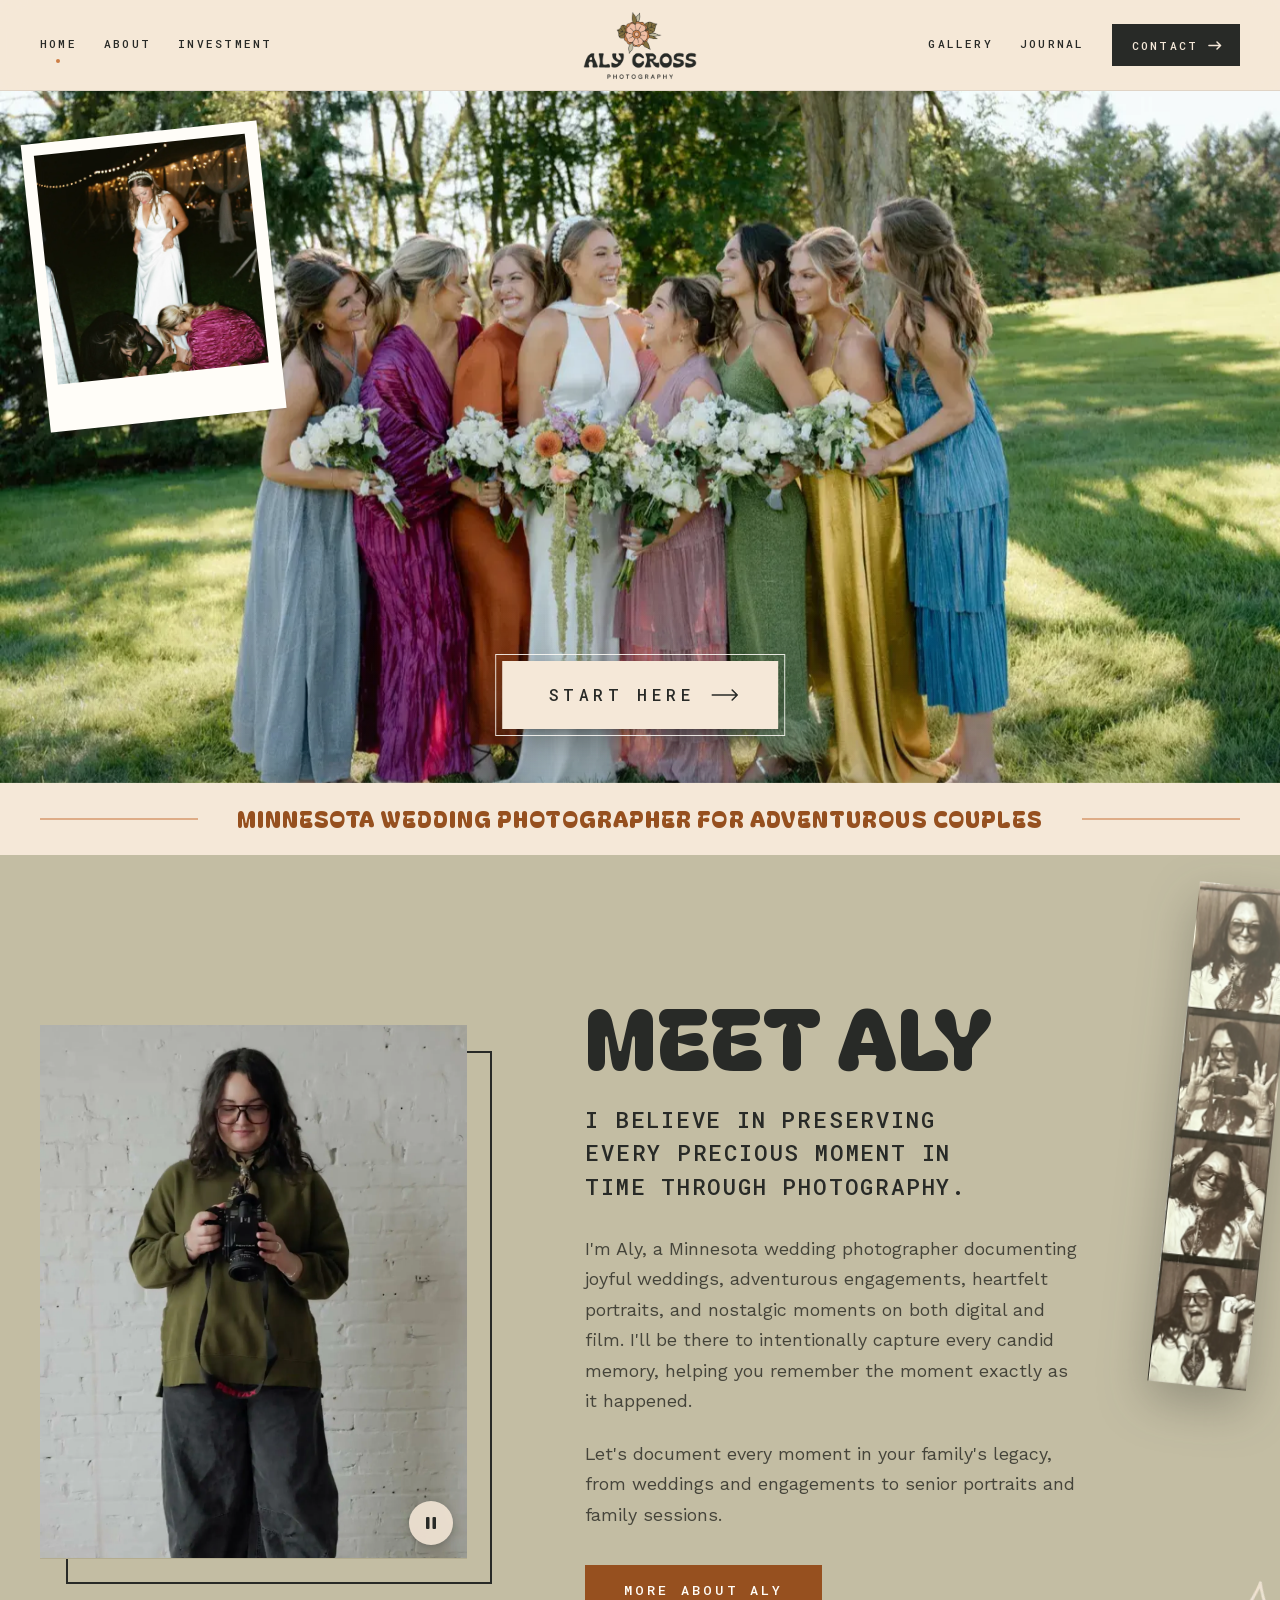
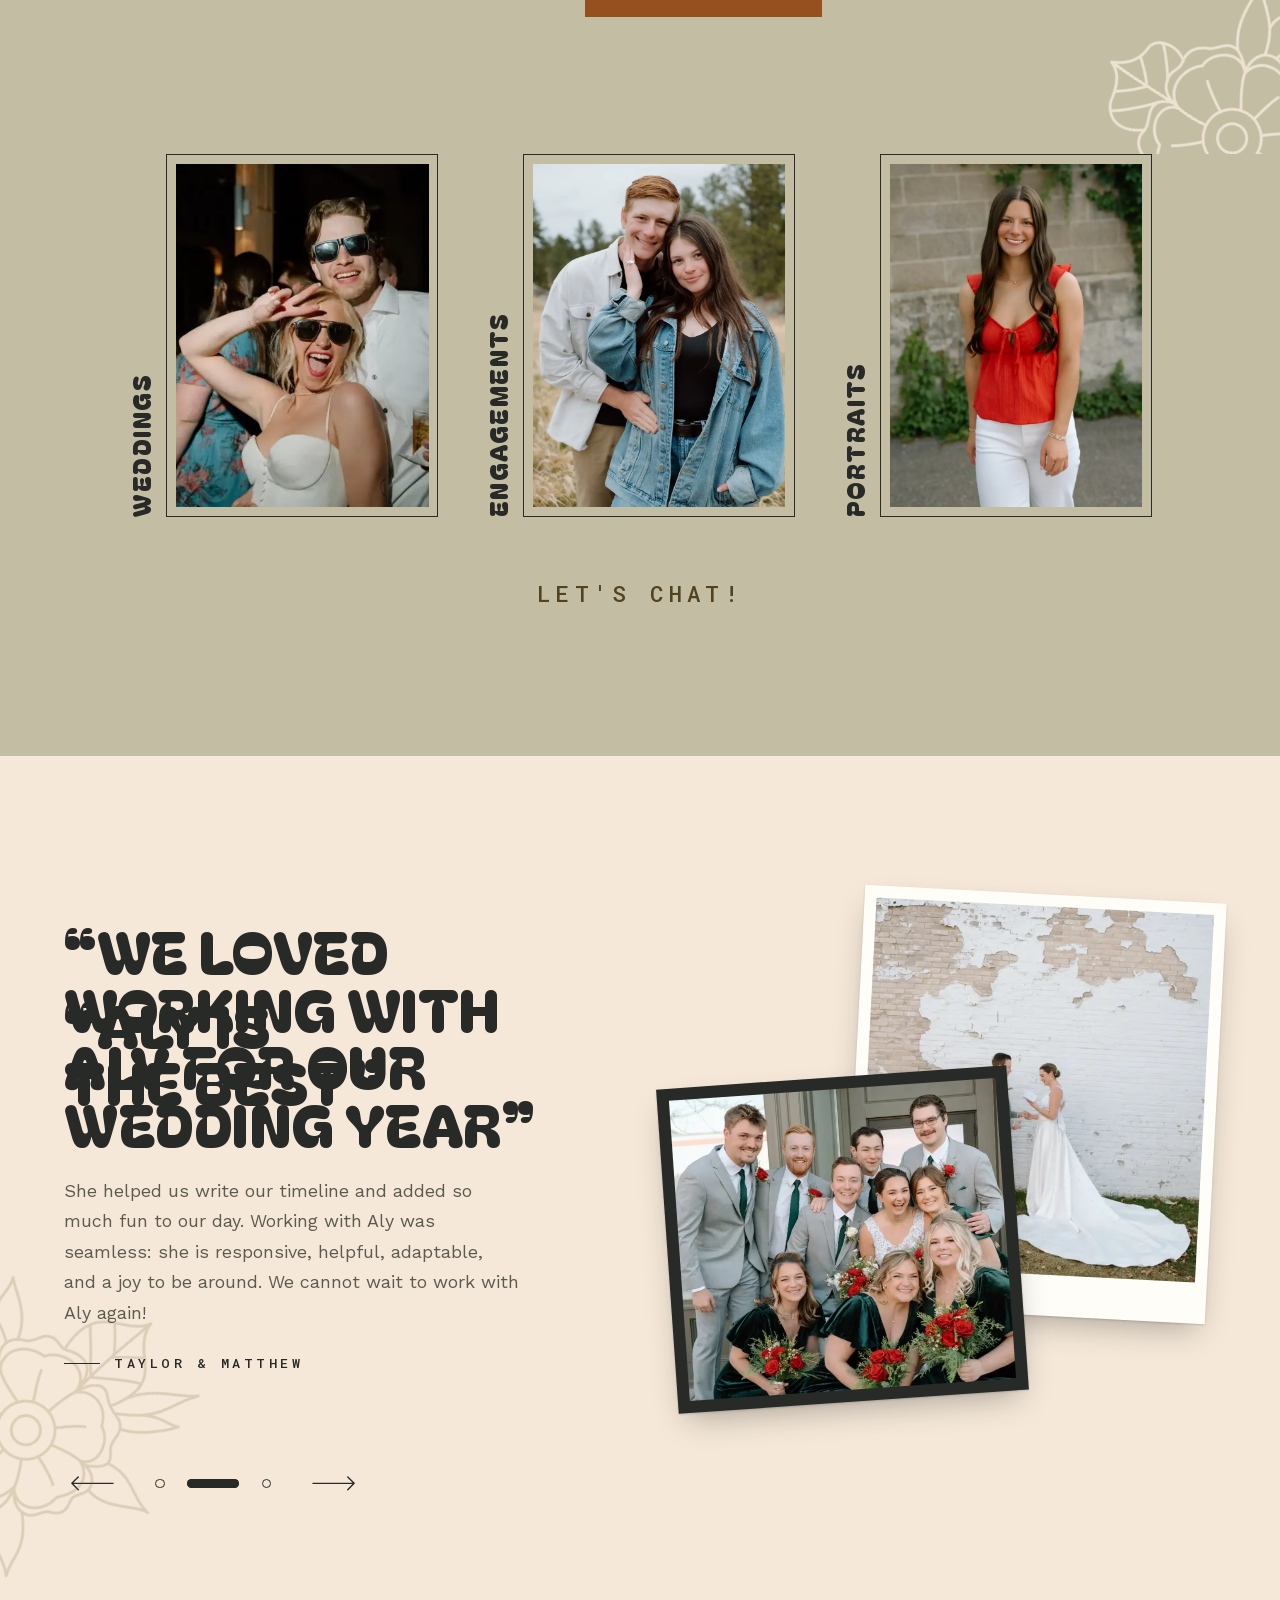
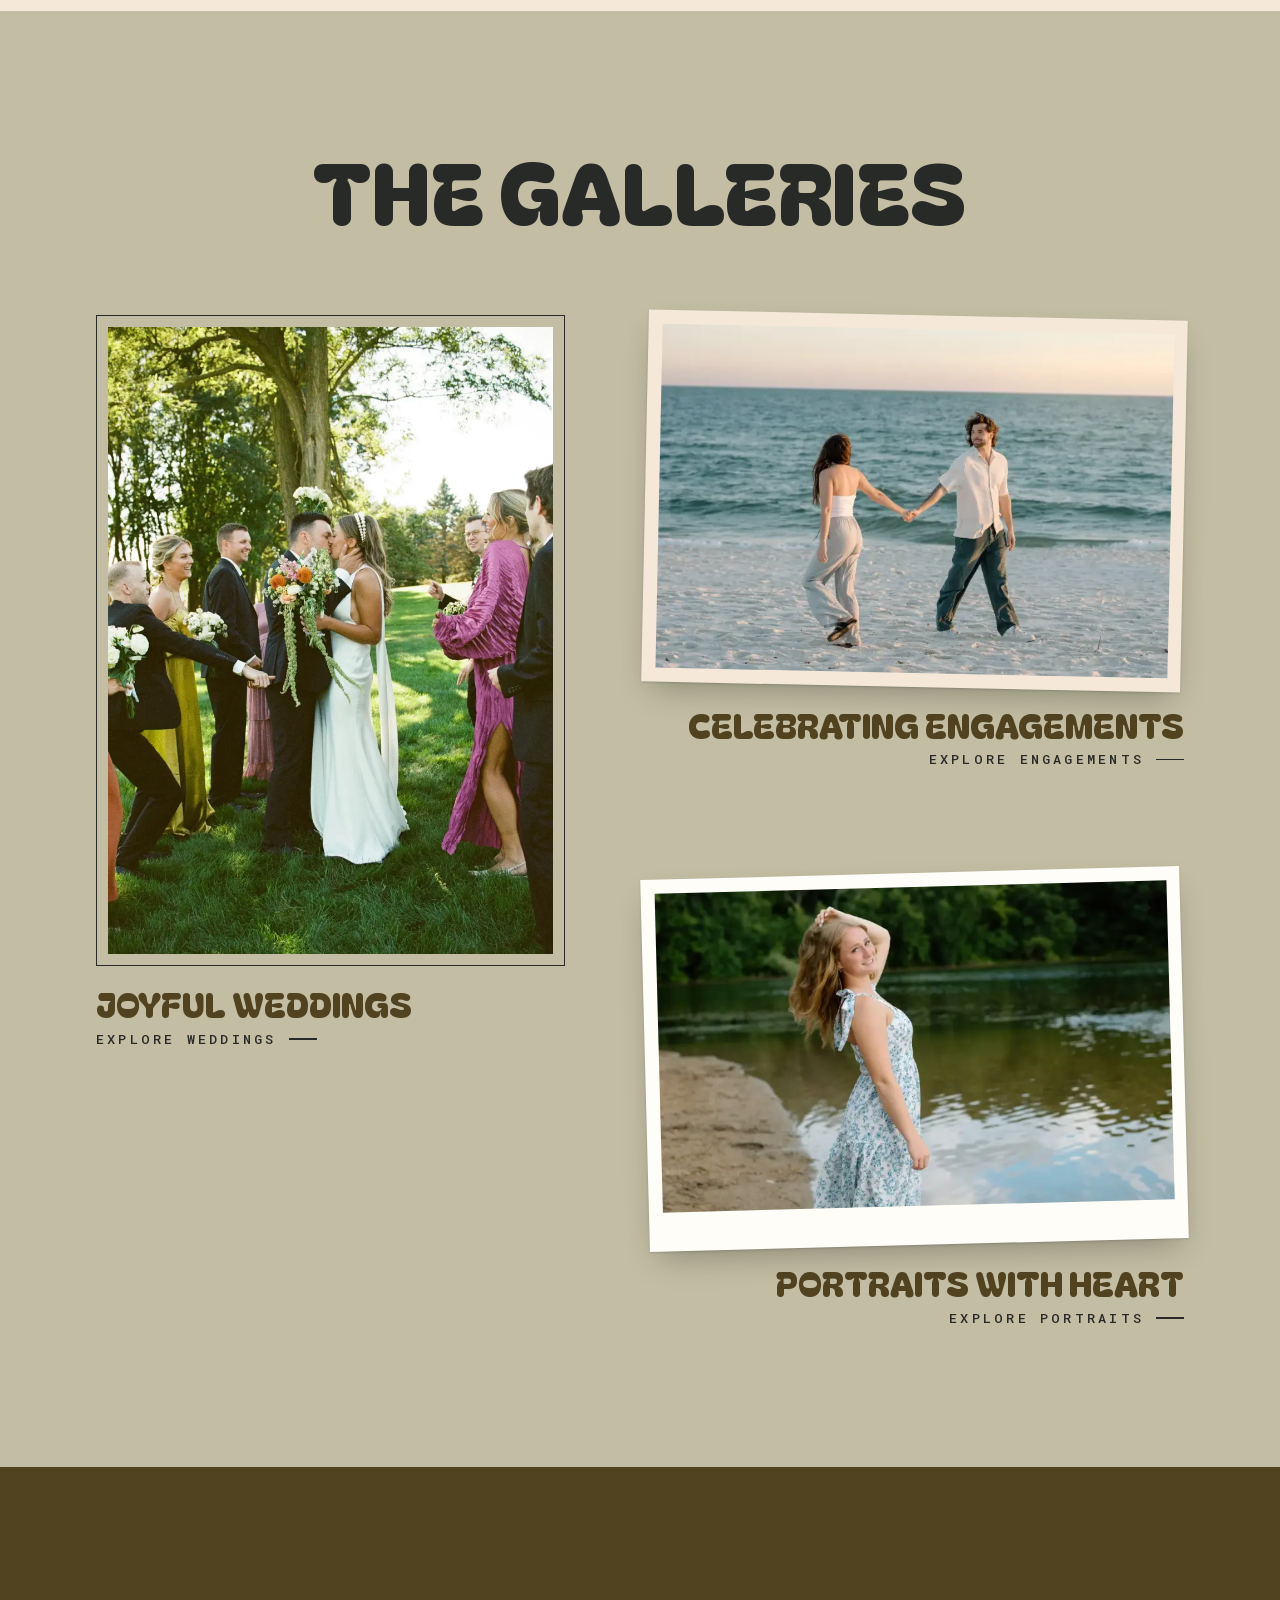
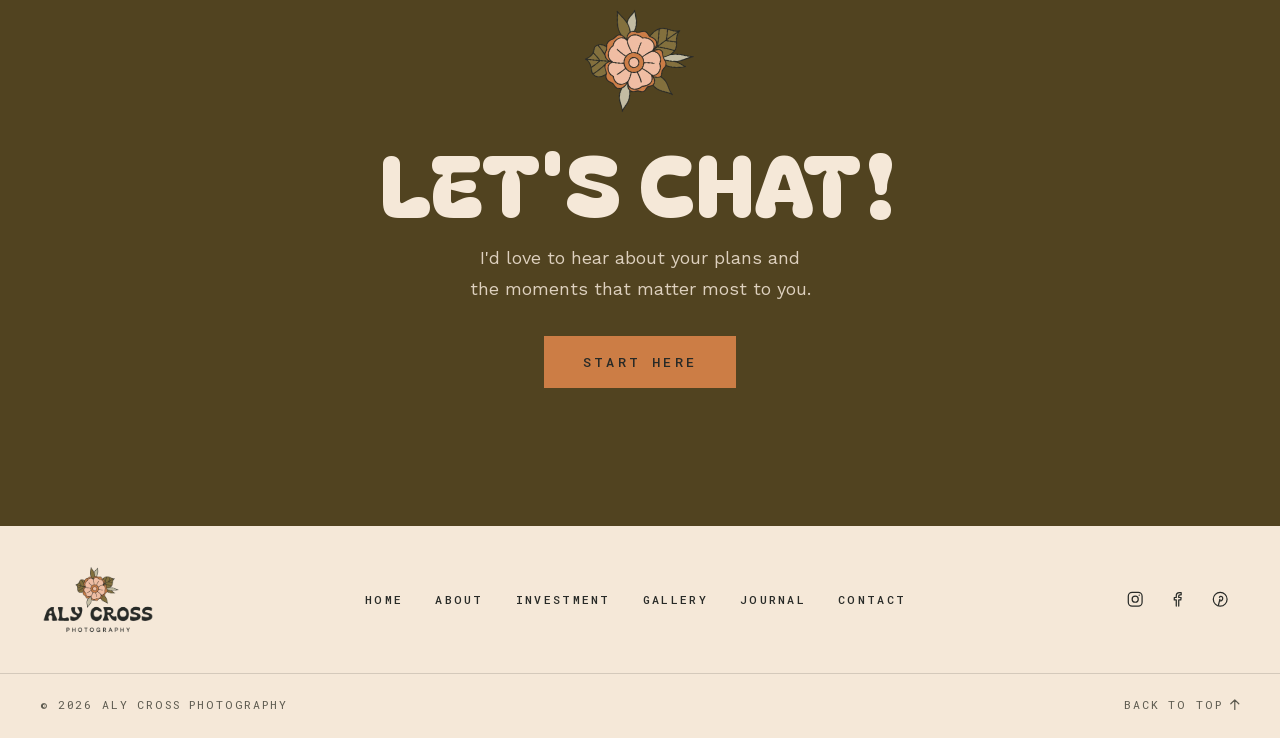
==== commit 37796e1d: "Hide the site from search engines until launch" ====
--- a/index.html
+++ b/index.html
@@ -3,6 +3,8 @@
 <head>
   <meta charset="UTF-8">
   <meta name="viewport" content="width=device-width, initial-scale=1.0">
+  <!-- Pre-launch: keep out of search results. Remove this line at launch. -->
+  <meta name="robots" content="noindex, nofollow">
   <title>Aly Cross Photography | Minnesota Wedding Photographer</title>
   <meta name="description" content="Aly Cross is a Minnesota wedding photographer for adventurous couples, documenting joyful weddings, engagements and portraits on digital and film.">
   <meta name="theme-color" content="#f5e8d8">
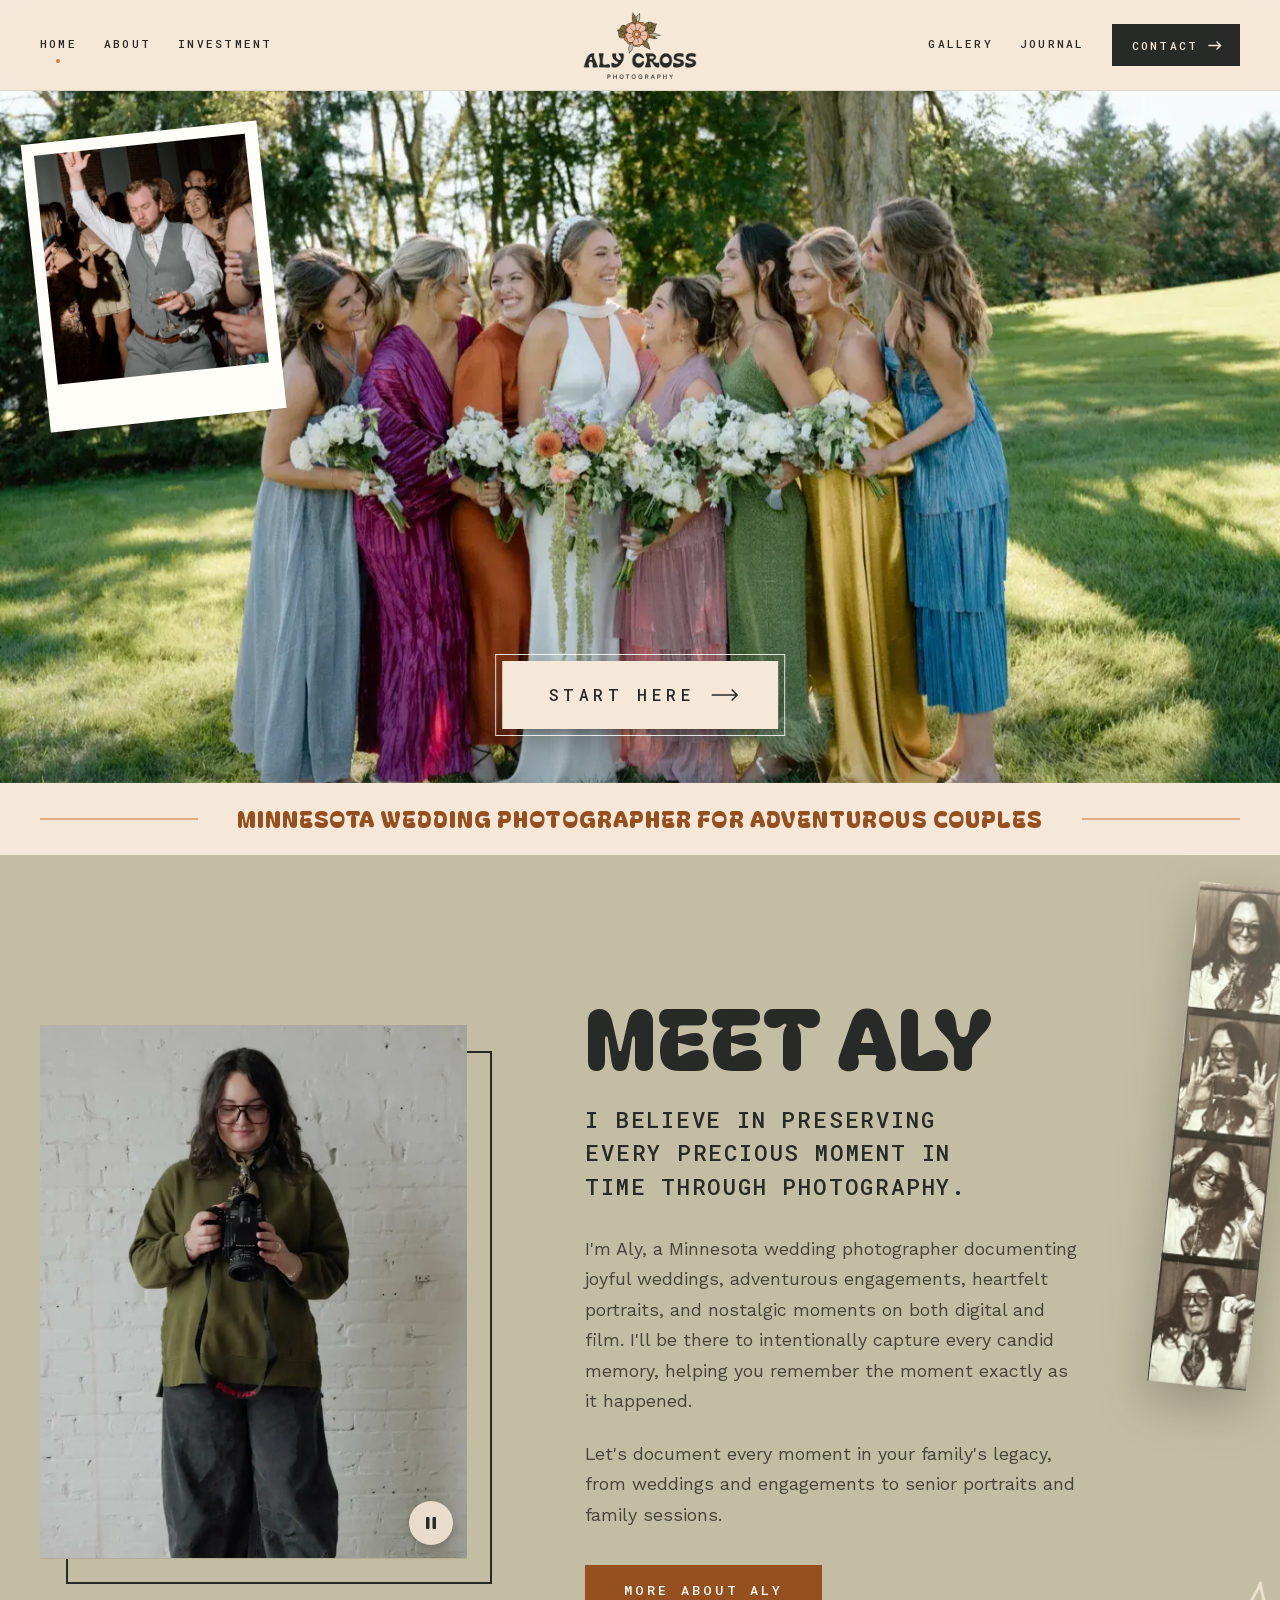
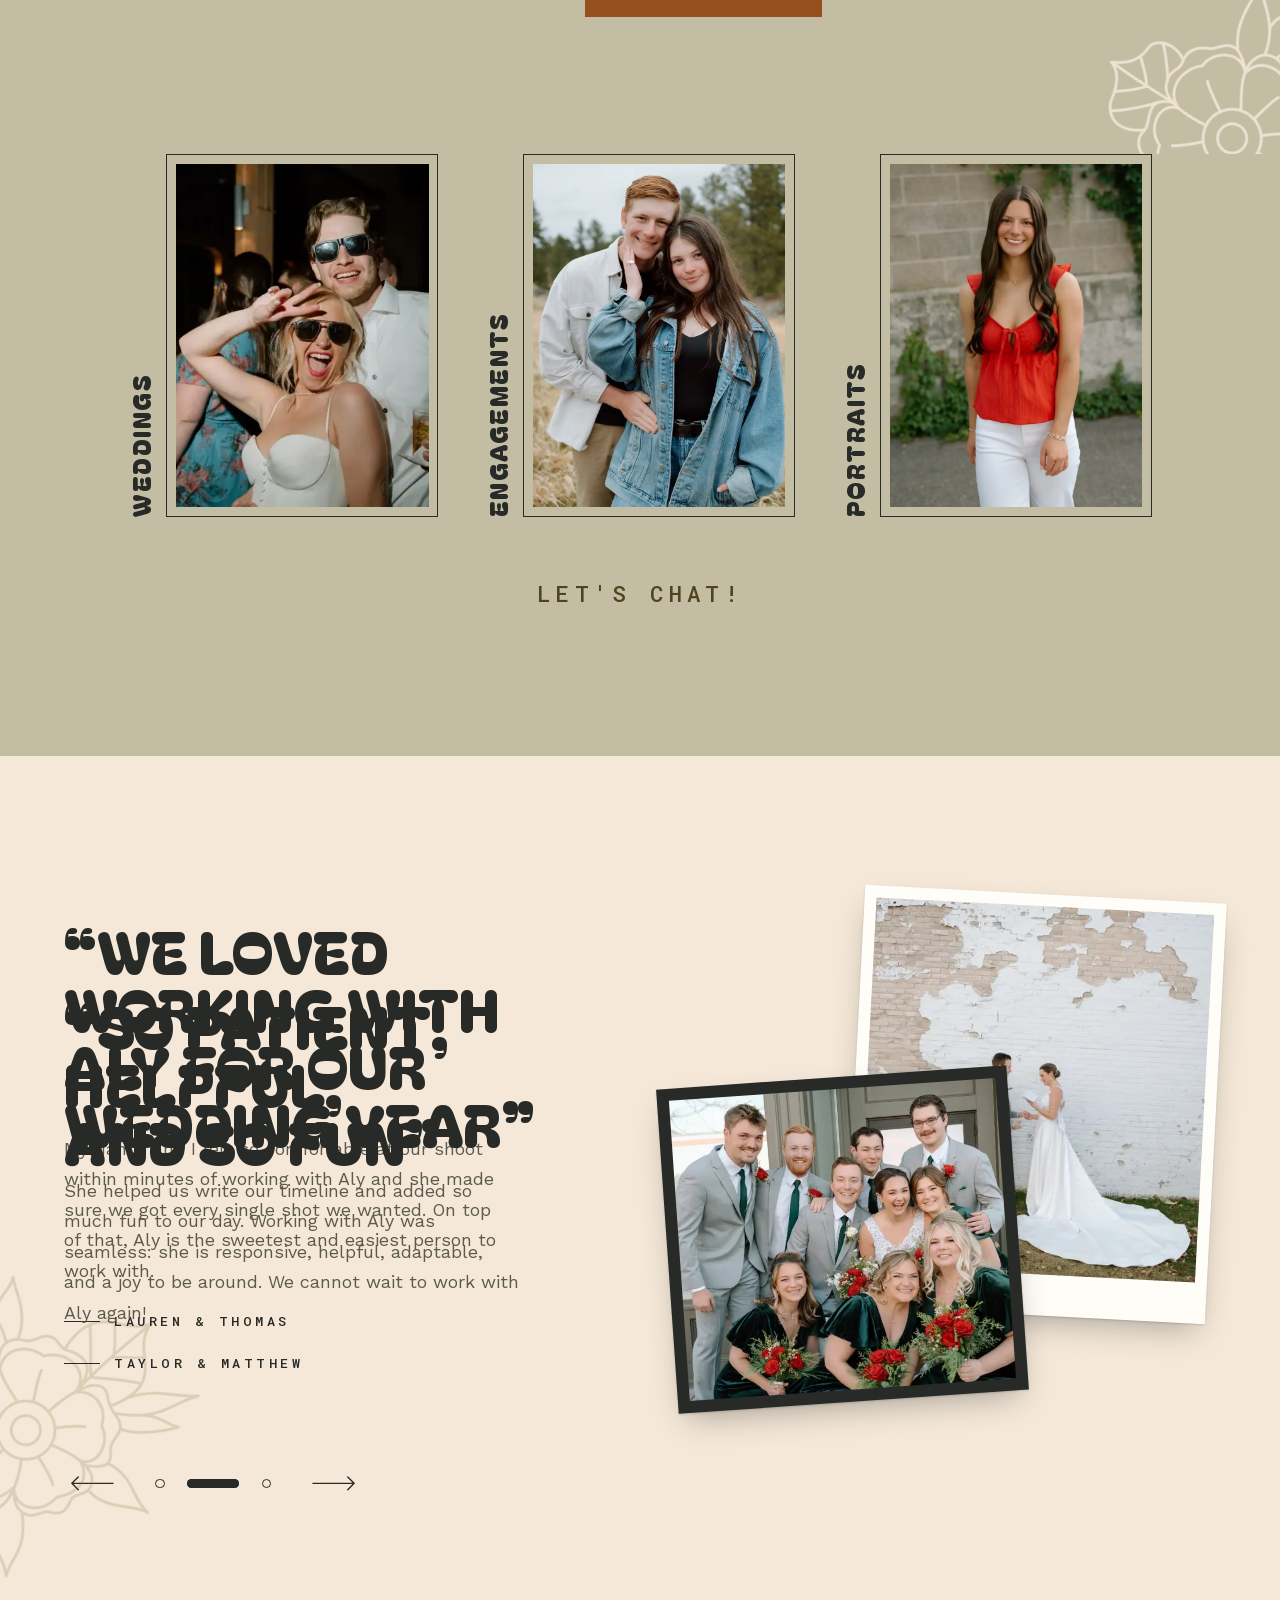
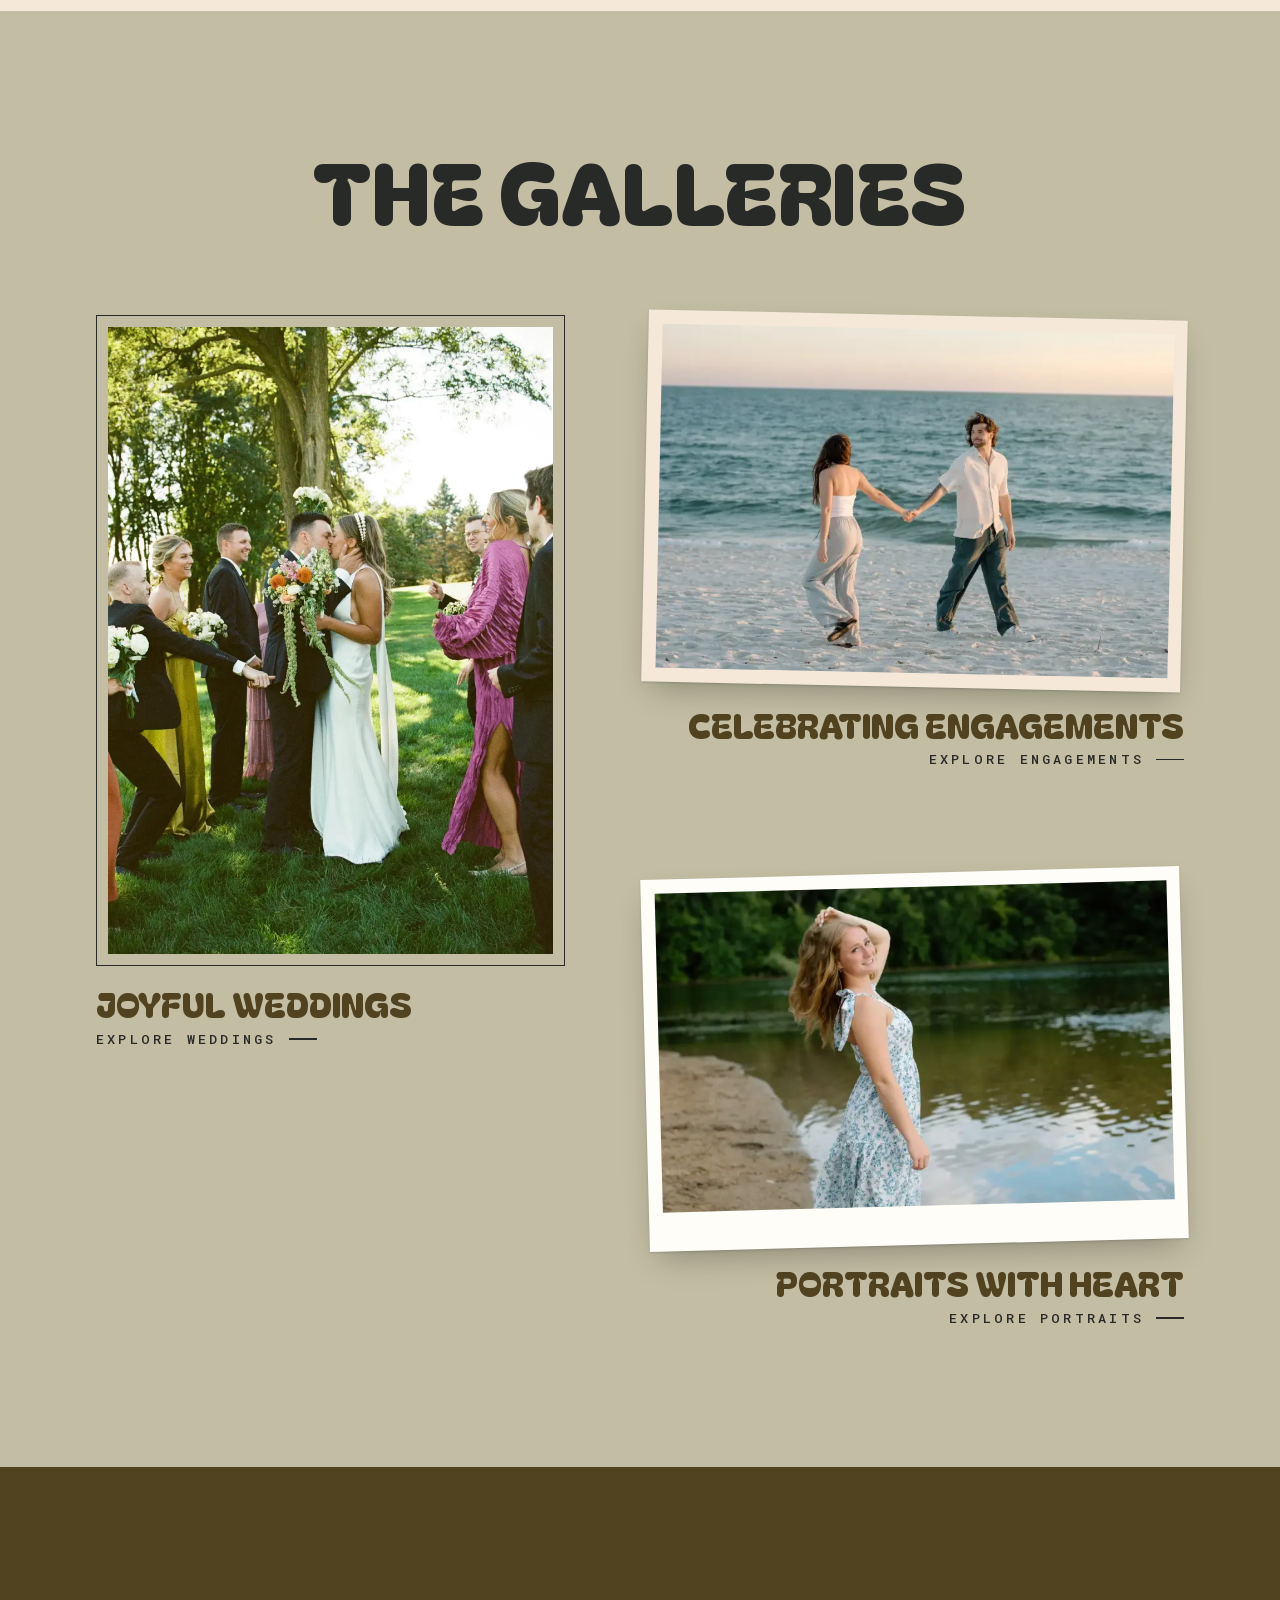
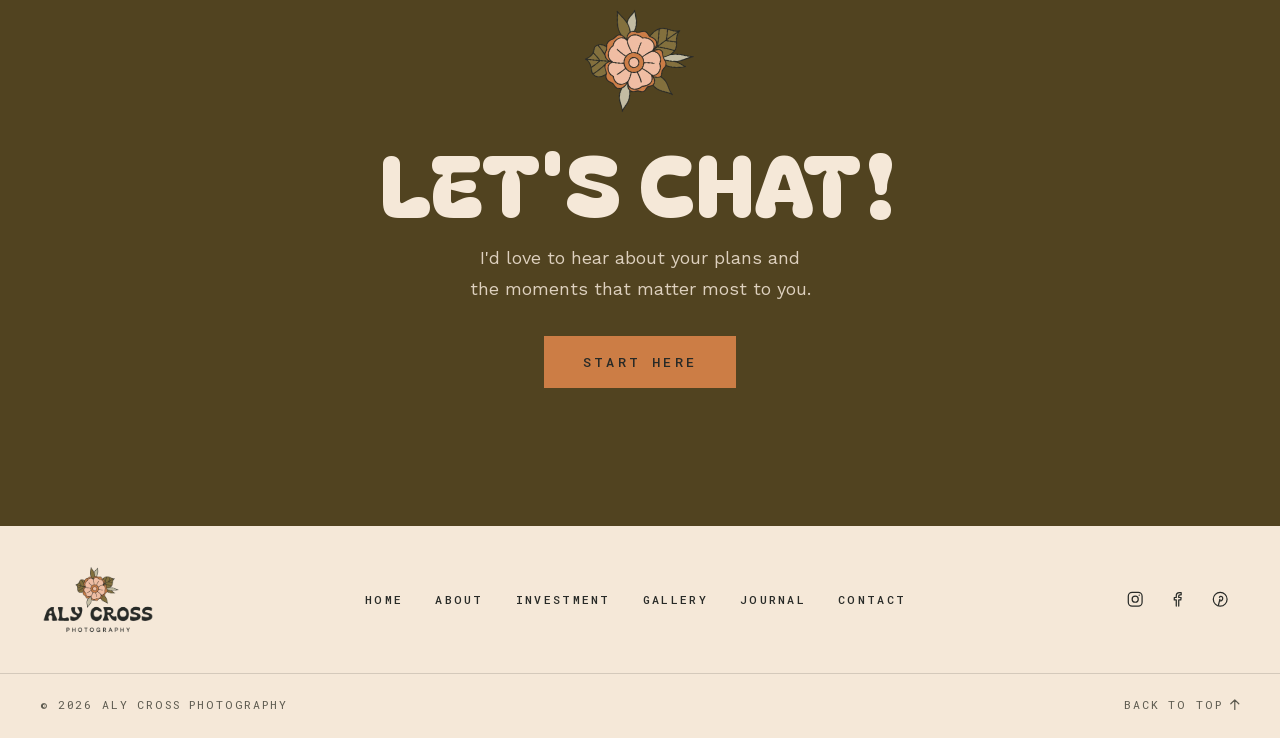
==== commit 823bba61: "Lead the mobile hero with the headline above the photo" ====
--- a/index.html
+++ b/index.html
@@ -75,7 +75,7 @@
   <link rel="preload" as="image" href="assets/images/acp927-58.webp" imagesrcset="assets/images/acp927-58-800.webp 800w, assets/images/acp927-58.webp 1400w" imagesizes="100vw" fetchpriority="high">
   <link rel="preload" href="assets/fonts/BagelFatOne-400.woff2" as="font" type="font/woff2" crossorigin>
   <style>/* Self-hosted Google Fonts (latin subset) */ @font-face { font-family: 'Bagel Fat One'; font-style: normal; font-weight: 400; font-display: swap; src: url("assets/fonts/BagelFatOne-400.woff2") format('woff2'); unicode-range: U+0000-00FF, U+0131, U+0152-0153, U+02BB-02BC, U+02C6, U+02DA, U+02DC, U+0304, U+0308, U+0329, U+2000-206F, U+20AC, U+2122, U+2191, U+2193, U+2212, U+2215, U+FEFF, U+FFFD; } @font-face { font-family: 'Roboto Mono'; font-style: normal; font-weight: 400; font-display: swap; src: url("assets/fonts/RobotoMono-400.woff2") format('woff2'); unicode-range: U+0000-00FF, U+0131, U+0152-0153, U+02BB-02BC, U+02C6, U+02DA, U+02DC, U+0304, U+0308, U+0329, U+2000-206F, U+20AC, U+2122, U+2191, U+2193, U+2212, U+2215, U+FEFF, U+FFFD; } @font-face { font-family: 'Roboto Mono'; font-style: normal; font-weight: 500; font-display: swap; src: url("assets/fonts/RobotoMono-500.woff2") format('woff2'); unicode-range: U+0000-00FF, U+0131, U+0152-0153, U+02BB-02BC, U+02C6, U+02DA, U+02DC, U+0304, U+0308, U+0329, U+2000-206F, U+20AC, U+2122, U+2191, U+2193, U+2212, U+2215, U+FEFF, U+FFFD; } @font-face { font-family: 'Work Sans'; font-style: italic; font-weight: 400; font-display: swap; src: url("assets/fonts/WorkSans-400i.woff2") format('woff2'); unicode-range: U+0000-00FF, U+0131, U+0152-0153, U+02BB-02BC, U+02C6, U+02DA, U+02DC, U+0304, U+0308, U+0329, U+2000-206F, U+20AC, U+2122, U+2191, U+2193, U+2212, U+2215, U+FEFF, U+FFFD; } @font-face { font-family: 'Work Sans'; font-style: normal; font-weight: 400; font-display: swap; src: url("assets/fonts/WorkSans-400.woff2") format('woff2'); unicode-range: U+0000-00FF, U+0131, U+0152-0153, U+02BB-02BC, U+02C6, U+02DA, U+02DC, U+0304, U+0308, U+0329, U+2000-206F, U+20AC, U+2122, U+2191, U+2193, U+2212, U+2215, U+FEFF, U+FFFD; } @font-face { font-family: 'Work Sans'; font-style: normal; font-weight: 500; font-display: swap; src: url("assets/fonts/WorkSans-500.woff2") format('woff2'); unicode-range: U+0000-00FF, U+0131, U+0152-0153, U+02BB-02BC, U+02C6, U+02DA, U+02DC, U+0304, U+0308, U+0329, U+2000-206F, U+20AC, U+2122, U+2191, U+2193, U+2212, U+2215, U+FEFF, U+FFFD; }</style>
-  <link rel="stylesheet" href="css/styles.css?v=22">
+  <link rel="stylesheet" href="css/styles.css?v=23">
 </head>
 <body>
   <a class="skip-link" href="#main">Skip to content</a>
--- a/css/styles.css
+++ b/css/styles.css
@@ -740,7 +740,10 @@
   .hero__polaroid { display: none; }
     .tagline__text::before, .tagline__text::after { display: none; }
   /* the hero line gets real presence on phones instead of shrinking to a footnote */
-  .tagline { padding: 1.6rem var(--gutter) 1.9rem; }
+  /* on phones the headline leads: it sits above the photo instead of below the fold */
+  .hero { display: flex; flex-direction: column; }
+  .tagline { order: -1; padding: 1.4rem var(--gutter) 1.5rem; }
+  .hero__media { height: min(70svh, 38rem); }
   .tagline__text {
     justify-content: center; max-width: 19ch; margin-inline: auto;
     font-size: clamp(1.25rem, 0.9rem + 1.8vw, 1.5rem); line-height: 1.12; letter-spacing: 0.03em;
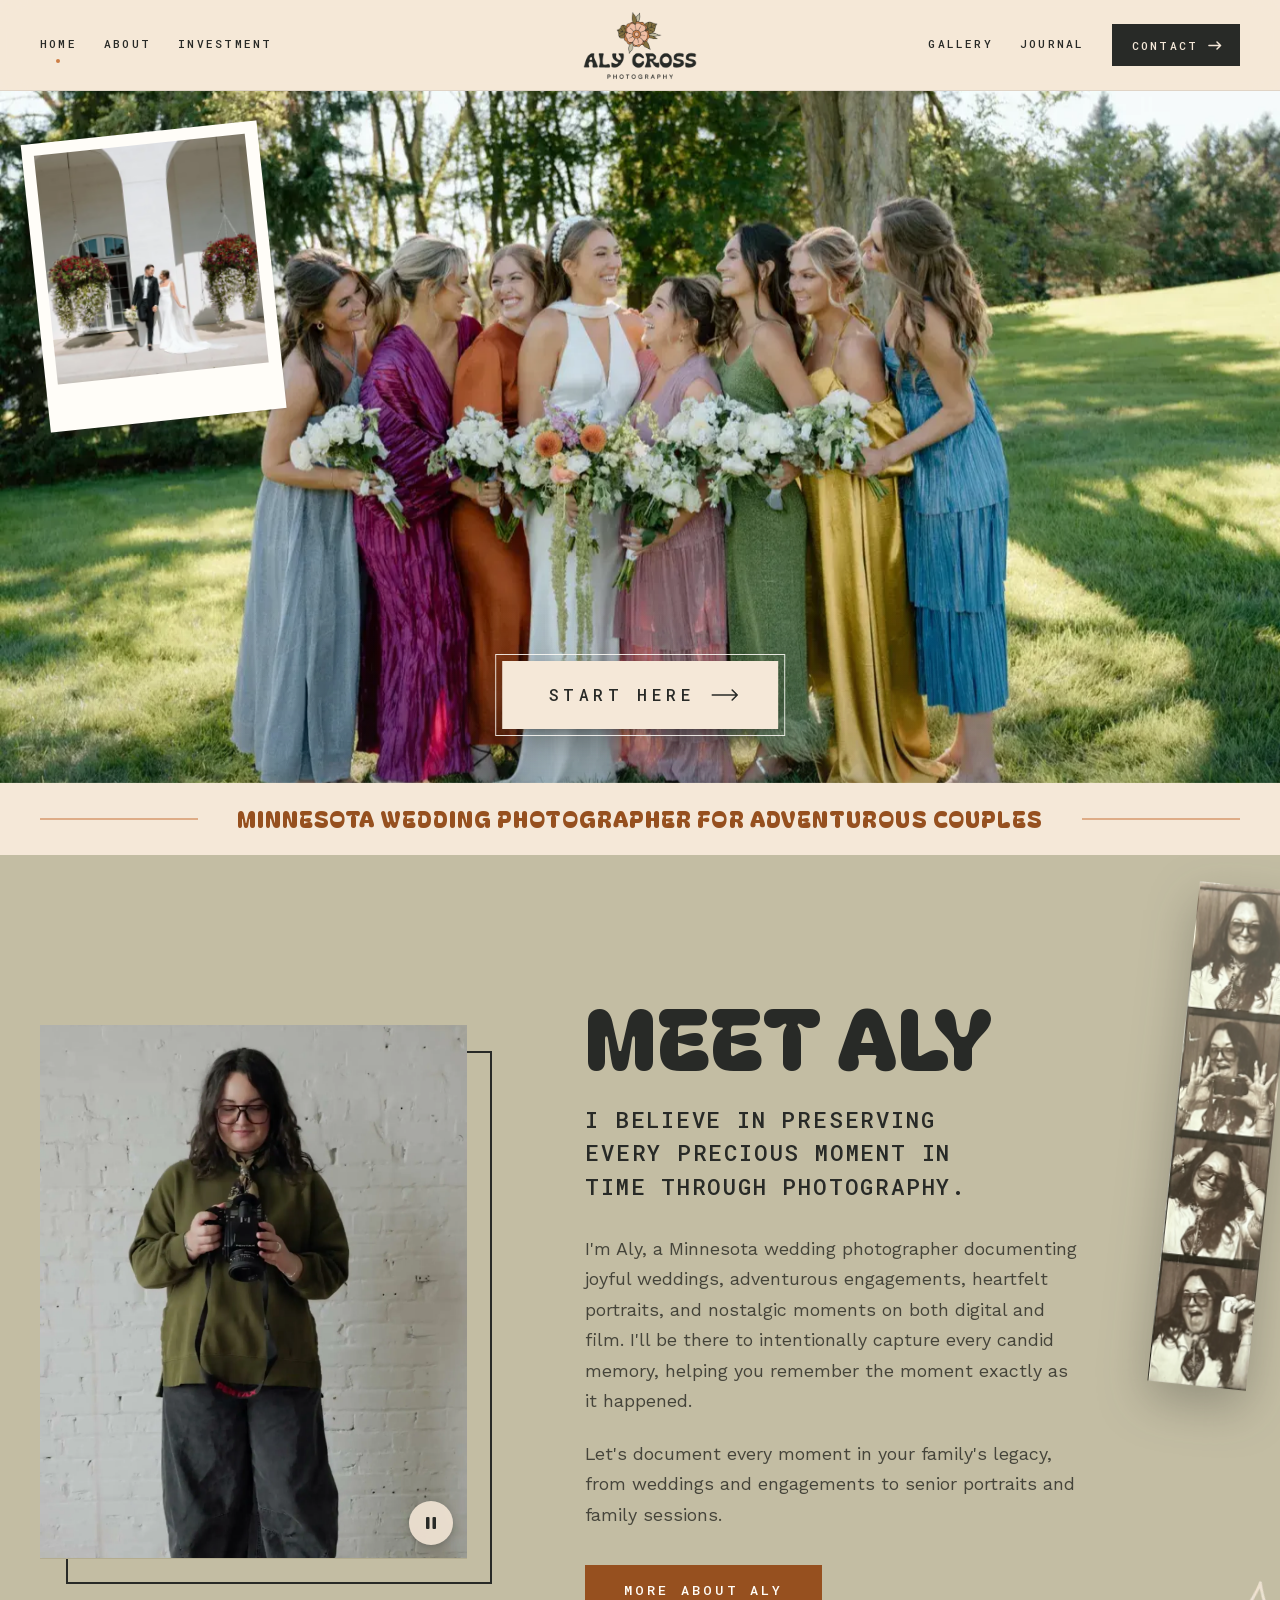
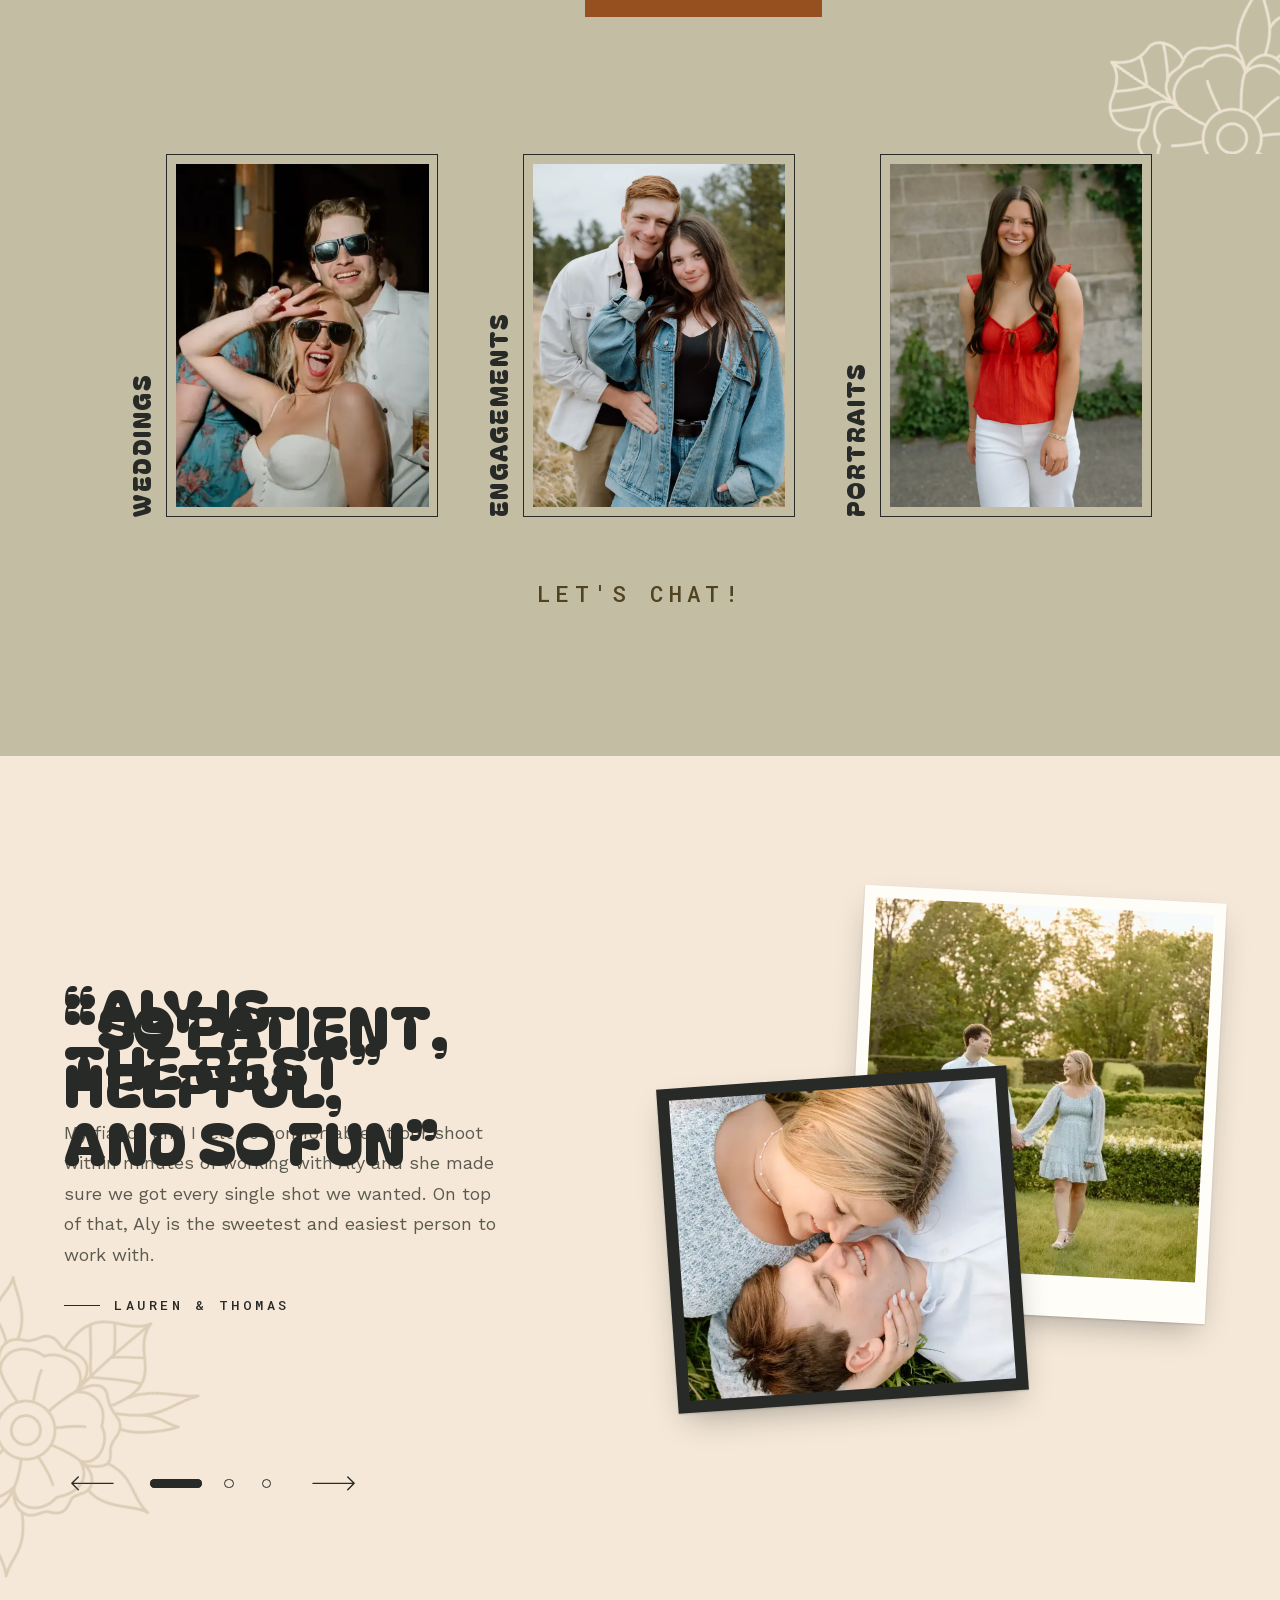
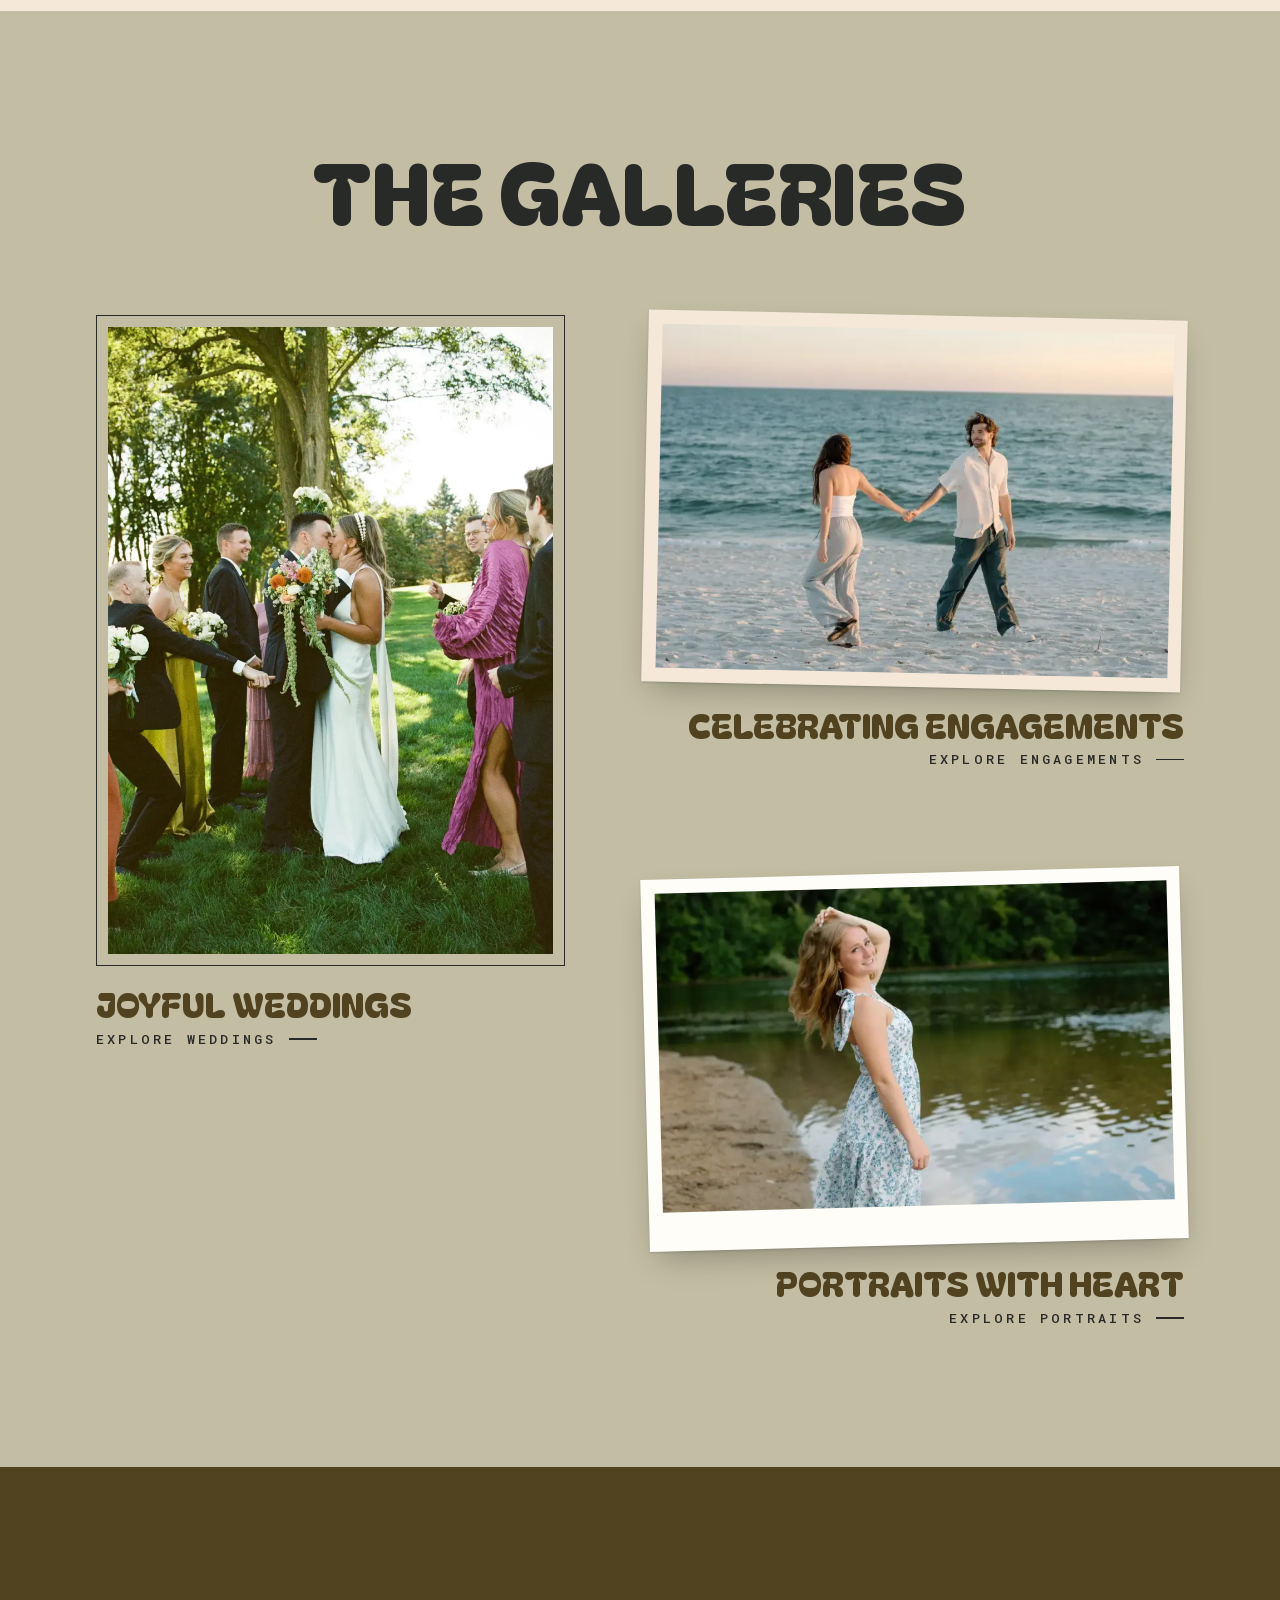
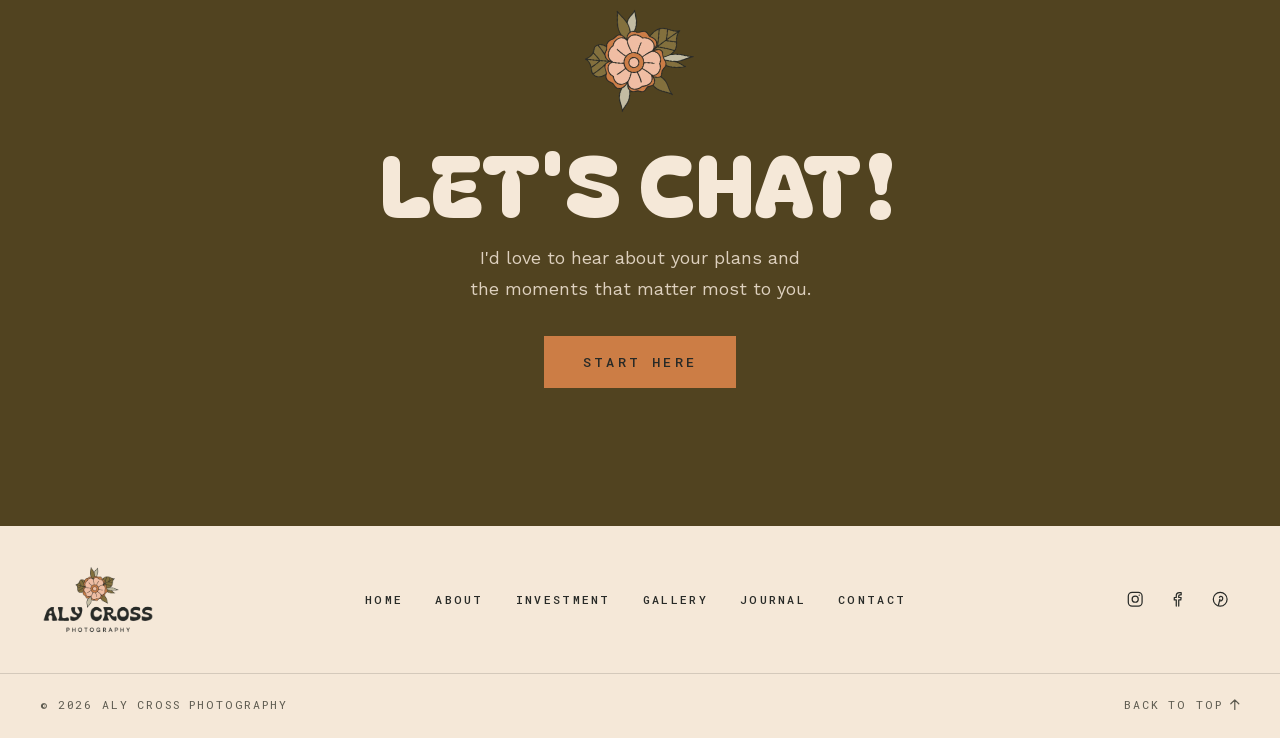
==== commit 4835851d: "Smaller hero headline on mobile" ====
--- a/index.html
+++ b/index.html
@@ -75,7 +75,7 @@
   <link rel="preload" as="image" href="assets/images/acp927-58.webp" imagesrcset="assets/images/acp927-58-800.webp 800w, assets/images/acp927-58.webp 1400w" imagesizes="100vw" fetchpriority="high">
   <link rel="preload" href="assets/fonts/BagelFatOne-400.woff2" as="font" type="font/woff2" crossorigin>
   <style>/* Self-hosted Google Fonts (latin subset) */ @font-face { font-family: 'Bagel Fat One'; font-style: normal; font-weight: 400; font-display: swap; src: url("assets/fonts/BagelFatOne-400.woff2") format('woff2'); unicode-range: U+0000-00FF, U+0131, U+0152-0153, U+02BB-02BC, U+02C6, U+02DA, U+02DC, U+0304, U+0308, U+0329, U+2000-206F, U+20AC, U+2122, U+2191, U+2193, U+2212, U+2215, U+FEFF, U+FFFD; } @font-face { font-family: 'Roboto Mono'; font-style: normal; font-weight: 400; font-display: swap; src: url("assets/fonts/RobotoMono-400.woff2") format('woff2'); unicode-range: U+0000-00FF, U+0131, U+0152-0153, U+02BB-02BC, U+02C6, U+02DA, U+02DC, U+0304, U+0308, U+0329, U+2000-206F, U+20AC, U+2122, U+2191, U+2193, U+2212, U+2215, U+FEFF, U+FFFD; } @font-face { font-family: 'Roboto Mono'; font-style: normal; font-weight: 500; font-display: swap; src: url("assets/fonts/RobotoMono-500.woff2") format('woff2'); unicode-range: U+0000-00FF, U+0131, U+0152-0153, U+02BB-02BC, U+02C6, U+02DA, U+02DC, U+0304, U+0308, U+0329, U+2000-206F, U+20AC, U+2122, U+2191, U+2193, U+2212, U+2215, U+FEFF, U+FFFD; } @font-face { font-family: 'Work Sans'; font-style: italic; font-weight: 400; font-display: swap; src: url("assets/fonts/WorkSans-400i.woff2") format('woff2'); unicode-range: U+0000-00FF, U+0131, U+0152-0153, U+02BB-02BC, U+02C6, U+02DA, U+02DC, U+0304, U+0308, U+0329, U+2000-206F, U+20AC, U+2122, U+2191, U+2193, U+2212, U+2215, U+FEFF, U+FFFD; } @font-face { font-family: 'Work Sans'; font-style: normal; font-weight: 400; font-display: swap; src: url("assets/fonts/WorkSans-400.woff2") format('woff2'); unicode-range: U+0000-00FF, U+0131, U+0152-0153, U+02BB-02BC, U+02C6, U+02DA, U+02DC, U+0304, U+0308, U+0329, U+2000-206F, U+20AC, U+2122, U+2191, U+2193, U+2212, U+2215, U+FEFF, U+FFFD; } @font-face { font-family: 'Work Sans'; font-style: normal; font-weight: 500; font-display: swap; src: url("assets/fonts/WorkSans-500.woff2") format('woff2'); unicode-range: U+0000-00FF, U+0131, U+0152-0153, U+02BB-02BC, U+02C6, U+02DA, U+02DC, U+0304, U+0308, U+0329, U+2000-206F, U+20AC, U+2122, U+2191, U+2193, U+2212, U+2215, U+FEFF, U+FFFD; }</style>
-  <link rel="stylesheet" href="css/styles.css?v=23">
+  <link rel="stylesheet" href="css/styles.css?v=24">
 </head>
 <body>
   <a class="skip-link" href="#main">Skip to content</a>
--- a/css/styles.css
+++ b/css/styles.css
@@ -742,11 +742,11 @@
   /* the hero line gets real presence on phones instead of shrinking to a footnote */
   /* on phones the headline leads: it sits above the photo instead of below the fold */
   .hero { display: flex; flex-direction: column; }
-  .tagline { order: -1; padding: 1.4rem var(--gutter) 1.5rem; }
+  .tagline { order: -1; padding: 1.1rem var(--gutter) 1.2rem; }
   .hero__media { height: min(70svh, 38rem); }
   .tagline__text {
-    justify-content: center; max-width: 19ch; margin-inline: auto;
-    font-size: clamp(1.25rem, 0.9rem + 1.8vw, 1.5rem); line-height: 1.12; letter-spacing: 0.03em;
+    justify-content: center; max-width: 24ch; margin-inline: auto;
+    font-size: clamp(1rem, 0.8rem + 1.2vw, 1.2rem); line-height: 1.15; letter-spacing: 0.04em;
   }
   .ig__grid { grid-template-columns: repeat(3, minmax(0, 1fr)); }
 
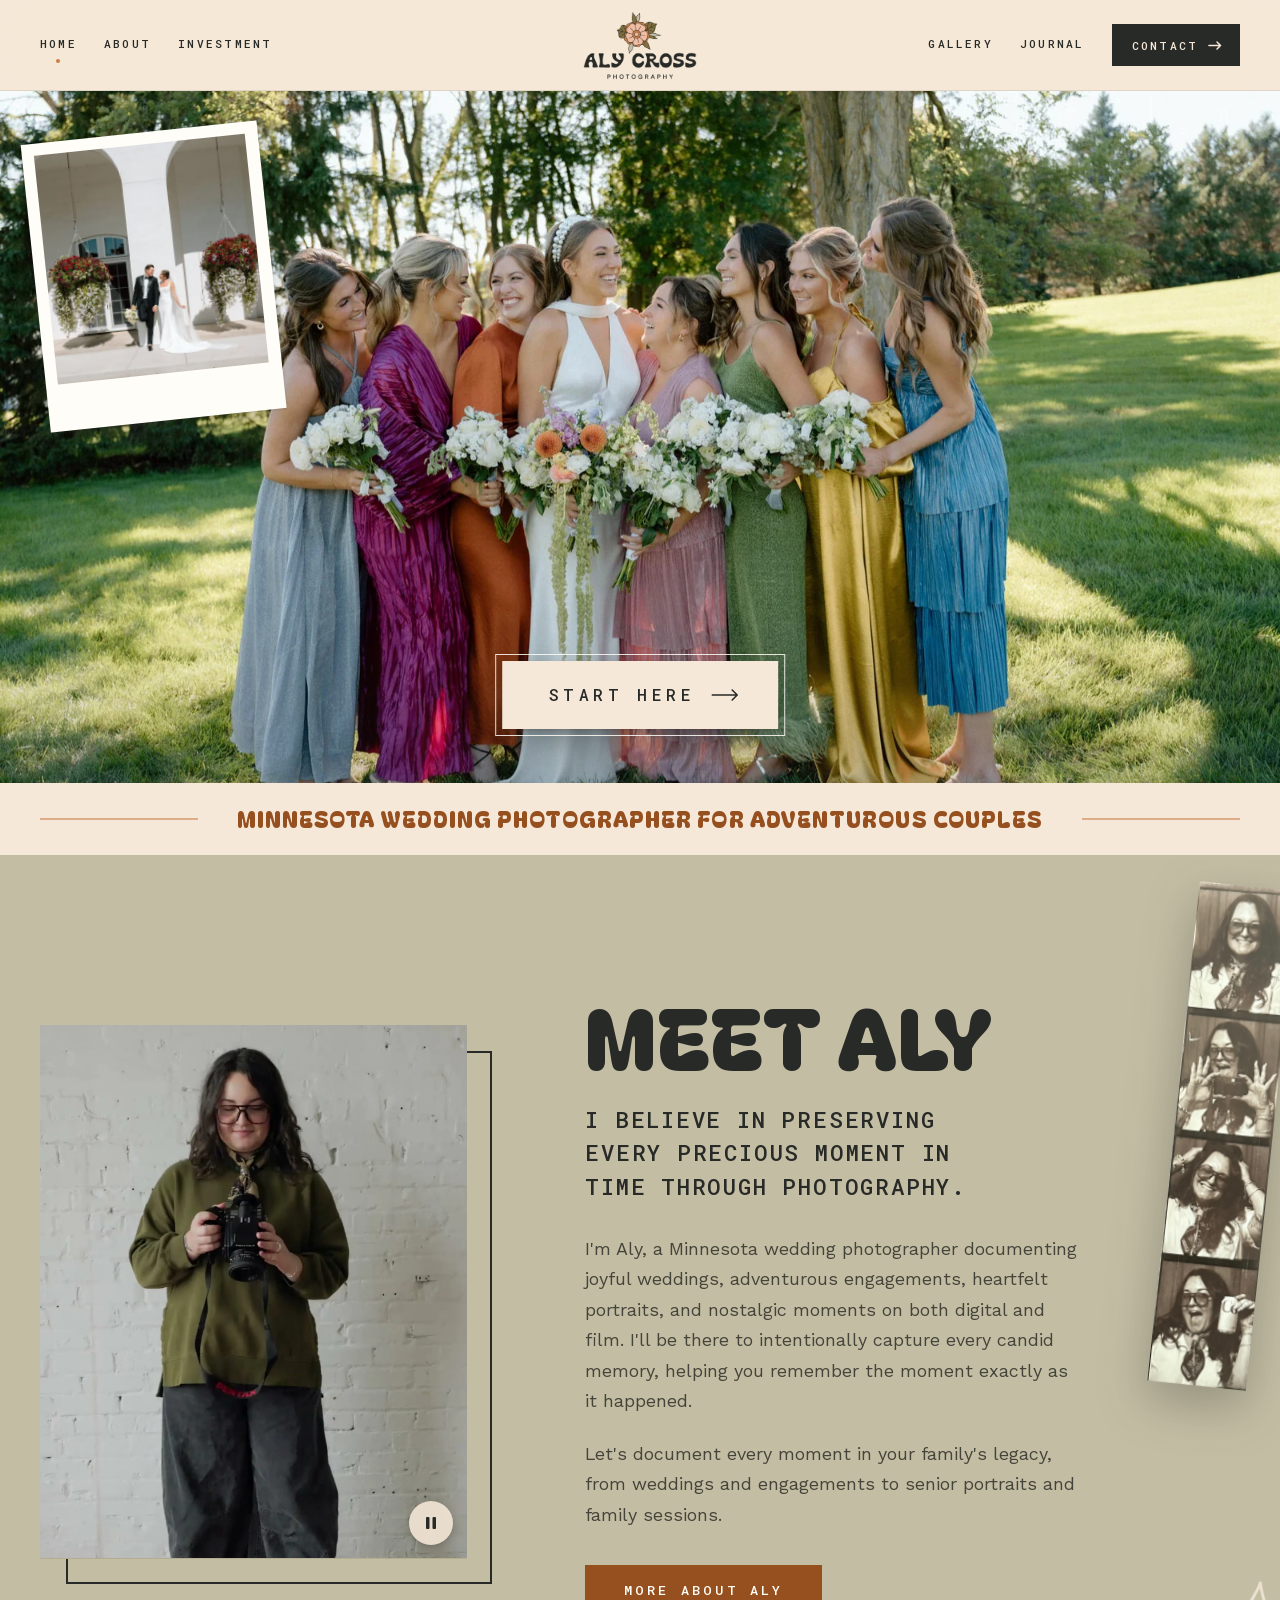
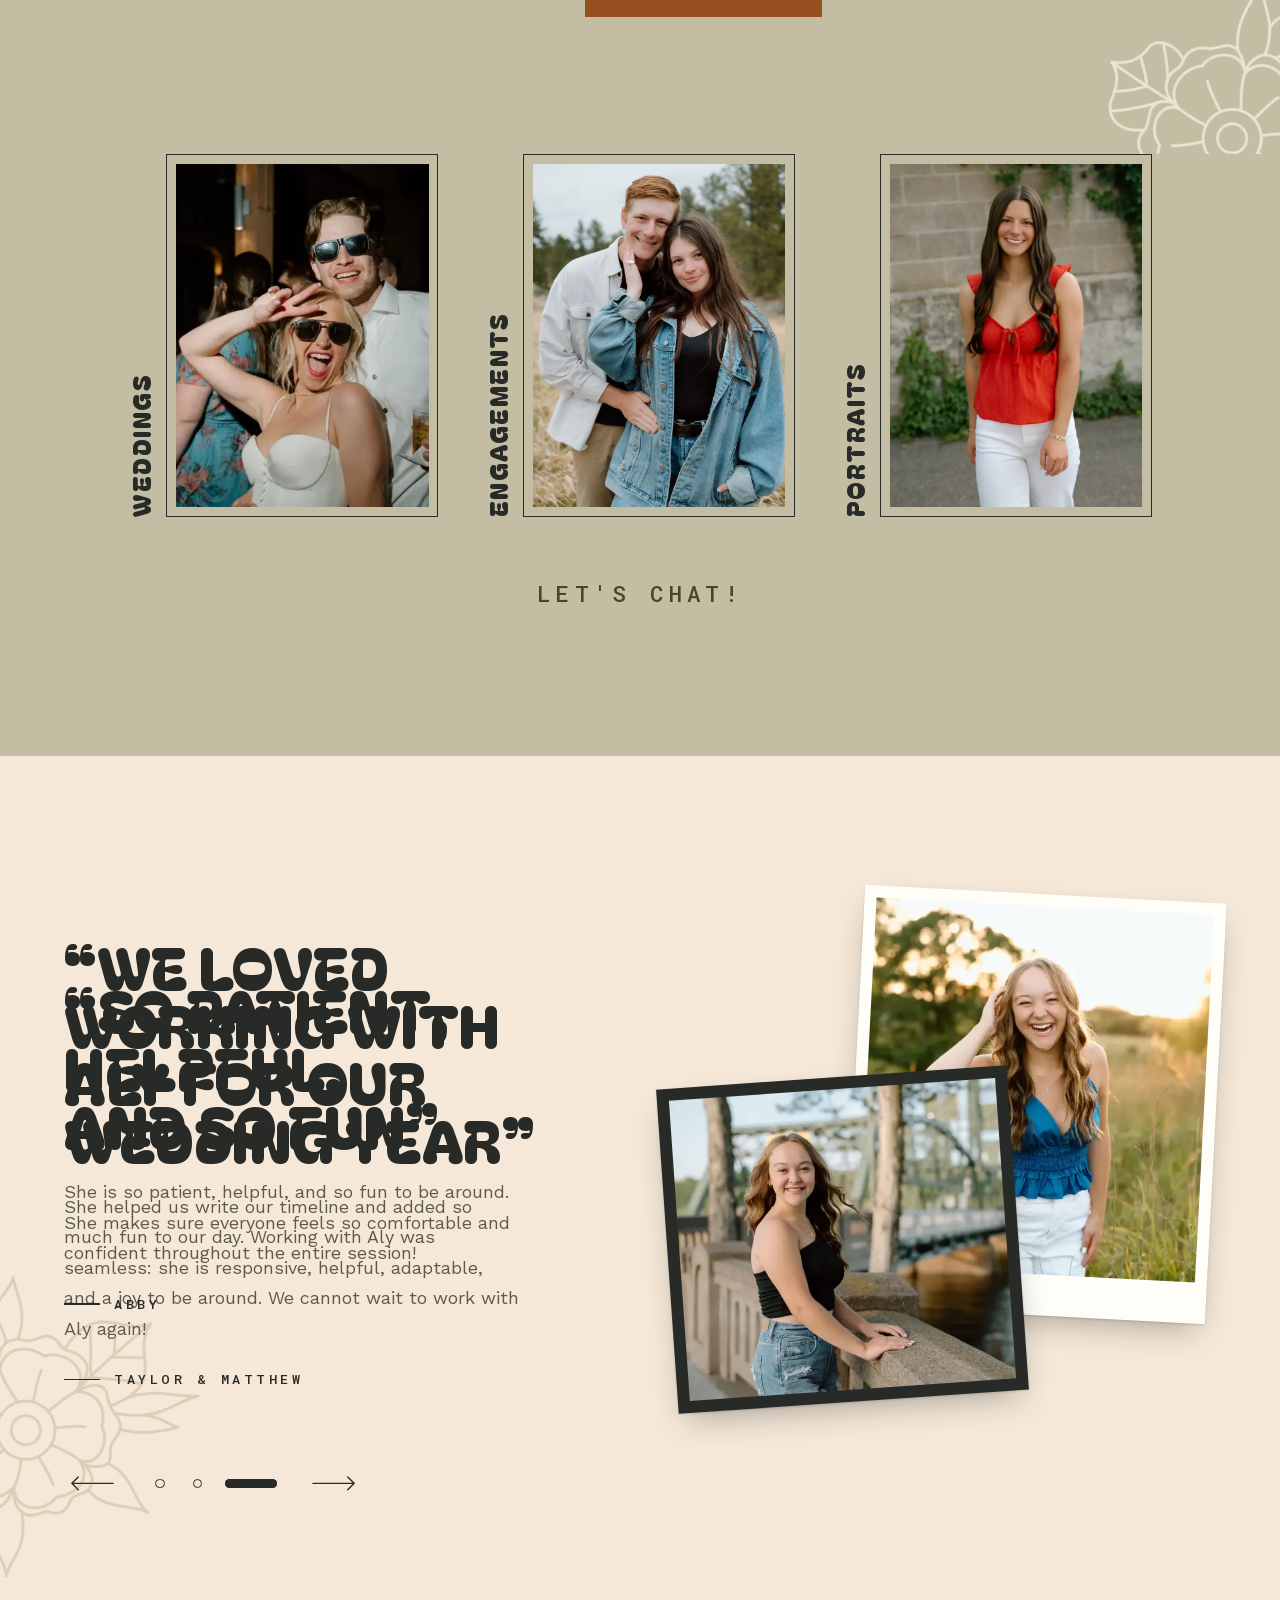
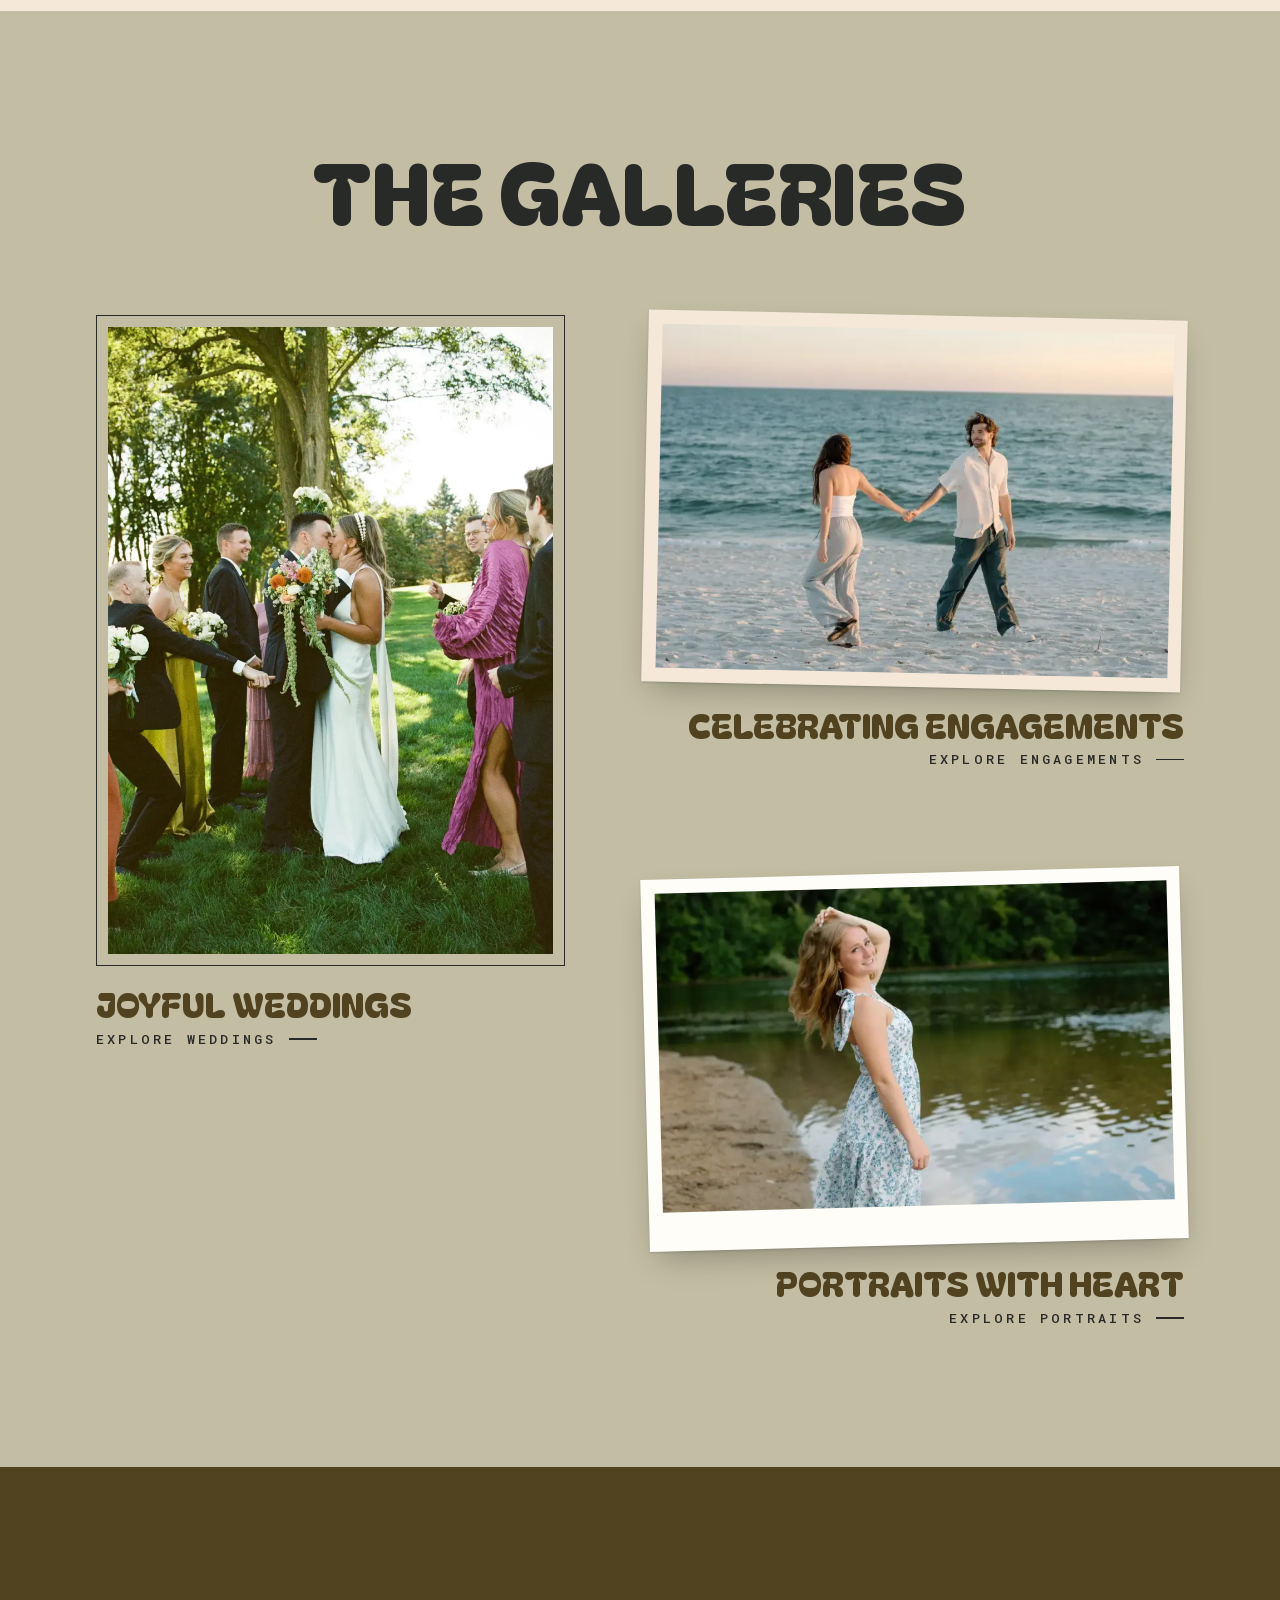
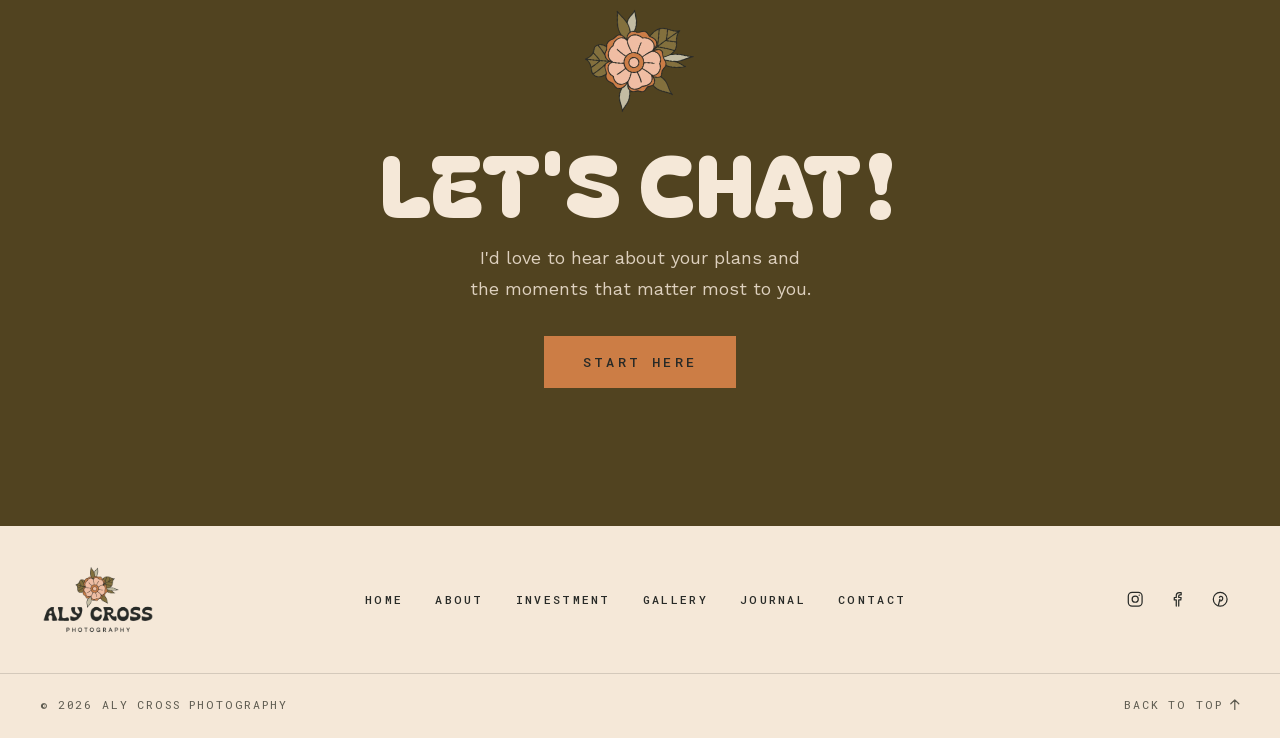
==== commit 9e1b84ed: "Sharper hero photo: 1200/1600px variants and crop-aware sizes on mobile" ====
--- a/index.html
+++ b/index.html
@@ -72,7 +72,7 @@
     ]
   }
   </script>
-  <link rel="preload" as="image" href="assets/images/acp927-58.webp" imagesrcset="assets/images/acp927-58-800.webp 800w, assets/images/acp927-58.webp 1400w" imagesizes="100vw" fetchpriority="high">
+  <link rel="preload" as="image" href="assets/images/acp927-58-1600.webp" imagesrcset="assets/images/acp927-58-800.webp 800w, assets/images/acp927-58-1200.webp 1200w, assets/images/acp927-58-1600.webp 1600w" imagesizes="(max-width: 720px) 105vh, 100vw" fetchpriority="high">
   <link rel="preload" href="assets/fonts/BagelFatOne-400.woff2" as="font" type="font/woff2" crossorigin>
   <style>/* Self-hosted Google Fonts (latin subset) */ @font-face { font-family: 'Bagel Fat One'; font-style: normal; font-weight: 400; font-display: swap; src: url("assets/fonts/BagelFatOne-400.woff2") format('woff2'); unicode-range: U+0000-00FF, U+0131, U+0152-0153, U+02BB-02BC, U+02C6, U+02DA, U+02DC, U+0304, U+0308, U+0329, U+2000-206F, U+20AC, U+2122, U+2191, U+2193, U+2212, U+2215, U+FEFF, U+FFFD; } @font-face { font-family: 'Roboto Mono'; font-style: normal; font-weight: 400; font-display: swap; src: url("assets/fonts/RobotoMono-400.woff2") format('woff2'); unicode-range: U+0000-00FF, U+0131, U+0152-0153, U+02BB-02BC, U+02C6, U+02DA, U+02DC, U+0304, U+0308, U+0329, U+2000-206F, U+20AC, U+2122, U+2191, U+2193, U+2212, U+2215, U+FEFF, U+FFFD; } @font-face { font-family: 'Roboto Mono'; font-style: normal; font-weight: 500; font-display: swap; src: url("assets/fonts/RobotoMono-500.woff2") format('woff2'); unicode-range: U+0000-00FF, U+0131, U+0152-0153, U+02BB-02BC, U+02C6, U+02DA, U+02DC, U+0304, U+0308, U+0329, U+2000-206F, U+20AC, U+2122, U+2191, U+2193, U+2212, U+2215, U+FEFF, U+FFFD; } @font-face { font-family: 'Work Sans'; font-style: italic; font-weight: 400; font-display: swap; src: url("assets/fonts/WorkSans-400i.woff2") format('woff2'); unicode-range: U+0000-00FF, U+0131, U+0152-0153, U+02BB-02BC, U+02C6, U+02DA, U+02DC, U+0304, U+0308, U+0329, U+2000-206F, U+20AC, U+2122, U+2191, U+2193, U+2212, U+2215, U+FEFF, U+FFFD; } @font-face { font-family: 'Work Sans'; font-style: normal; font-weight: 400; font-display: swap; src: url("assets/fonts/WorkSans-400.woff2") format('woff2'); unicode-range: U+0000-00FF, U+0131, U+0152-0153, U+02BB-02BC, U+02C6, U+02DA, U+02DC, U+0304, U+0308, U+0329, U+2000-206F, U+20AC, U+2122, U+2191, U+2193, U+2212, U+2215, U+FEFF, U+FFFD; } @font-face { font-family: 'Work Sans'; font-style: normal; font-weight: 500; font-display: swap; src: url("assets/fonts/WorkSans-500.woff2") format('woff2'); unicode-range: U+0000-00FF, U+0131, U+0152-0153, U+02BB-02BC, U+02C6, U+02DA, U+02DC, U+0304, U+0308, U+0329, U+2000-206F, U+20AC, U+2122, U+2191, U+2193, U+2212, U+2215, U+FEFF, U+FFFD; }</style>
   <link rel="stylesheet" href="css/styles.css?v=24">
@@ -137,7 +137,7 @@
     <!-- ===== Hero ===== -->
     <section class="hero" aria-labelledby="hero-title">
       <div class="hero__media">
-        <img class="hero__photo" src="assets/images/acp927-58.webp" srcset="assets/images/acp927-58-800.webp 800w, assets/images/acp927-58.webp 1400w" sizes="100vw" alt="A bride laughing with her bridesmaids in colorful mismatched dresses on a sunny lawn" width="1400" height="934" fetchpriority="high">
+        <img class="hero__photo" src="assets/images/acp927-58-1600.webp" srcset="assets/images/acp927-58-800.webp 800w, assets/images/acp927-58-1200.webp 1200w, assets/images/acp927-58-1600.webp 1600w" sizes="(max-width: 720px) 105vh, 100vw" alt="A bride laughing with her bridesmaids in colorful mismatched dresses on a sunny lawn" width="1600" height="1067" fetchpriority="high">
         <figure class="polaroid hero__polaroid" data-parallax="-0.08" data-polaroid>
           <div class="polaroid__stack">
             <img class="is-active" src="assets/images/polaroid/000017460036.webp" alt="A couple sharing a kiss beside their wedding cake, shot on film" width="720" height="477">
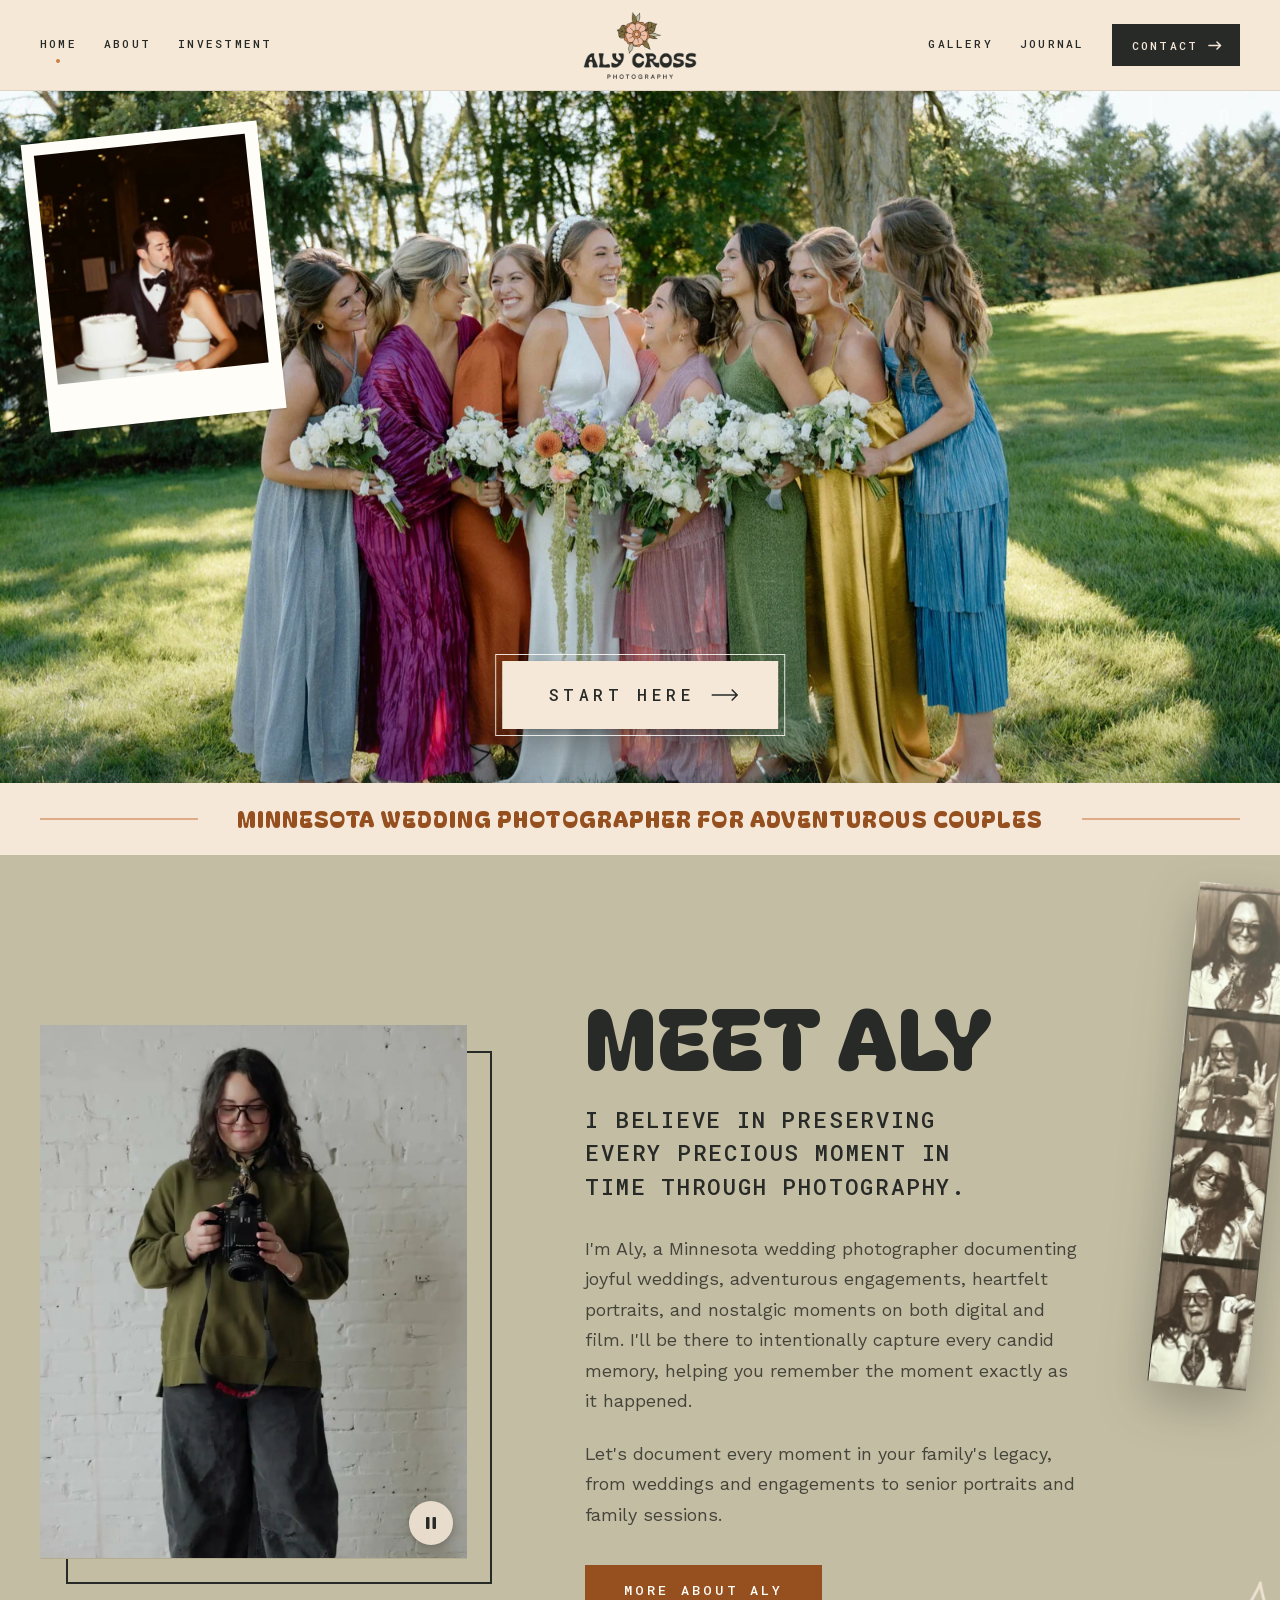
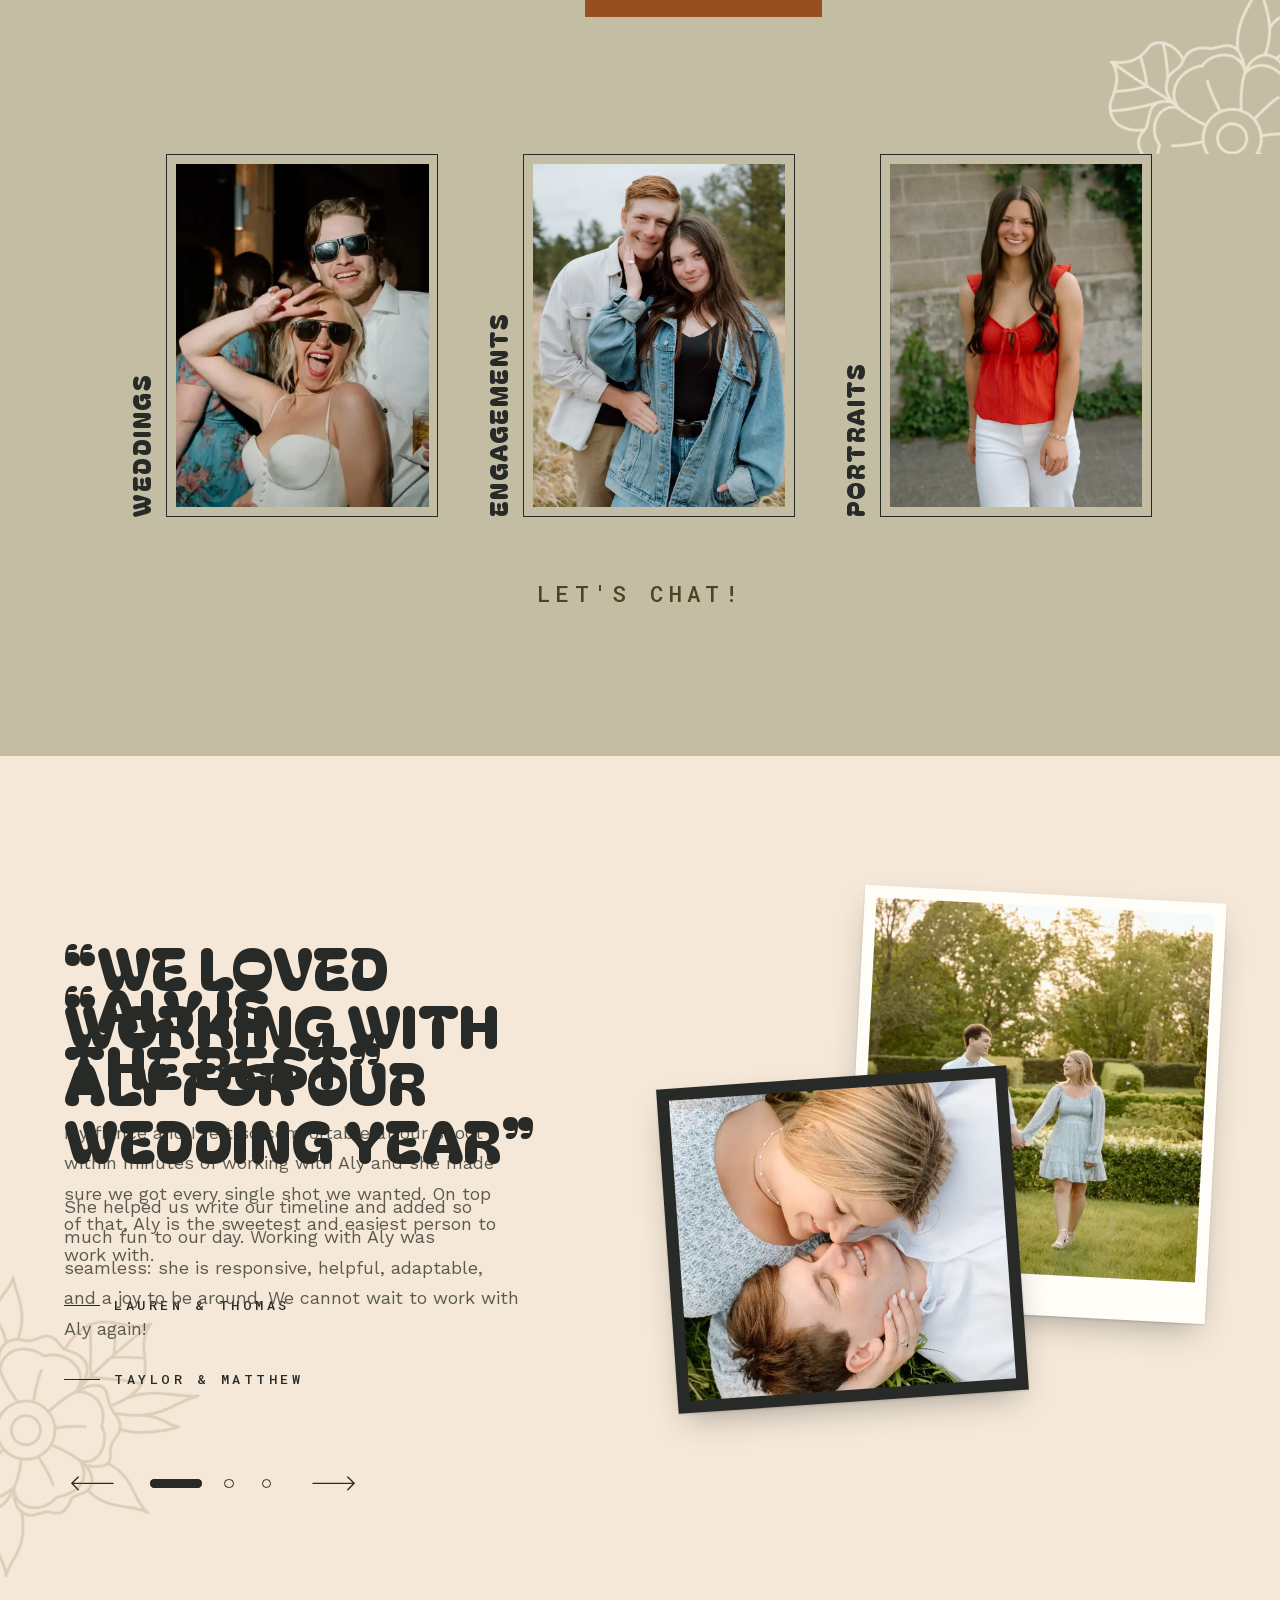
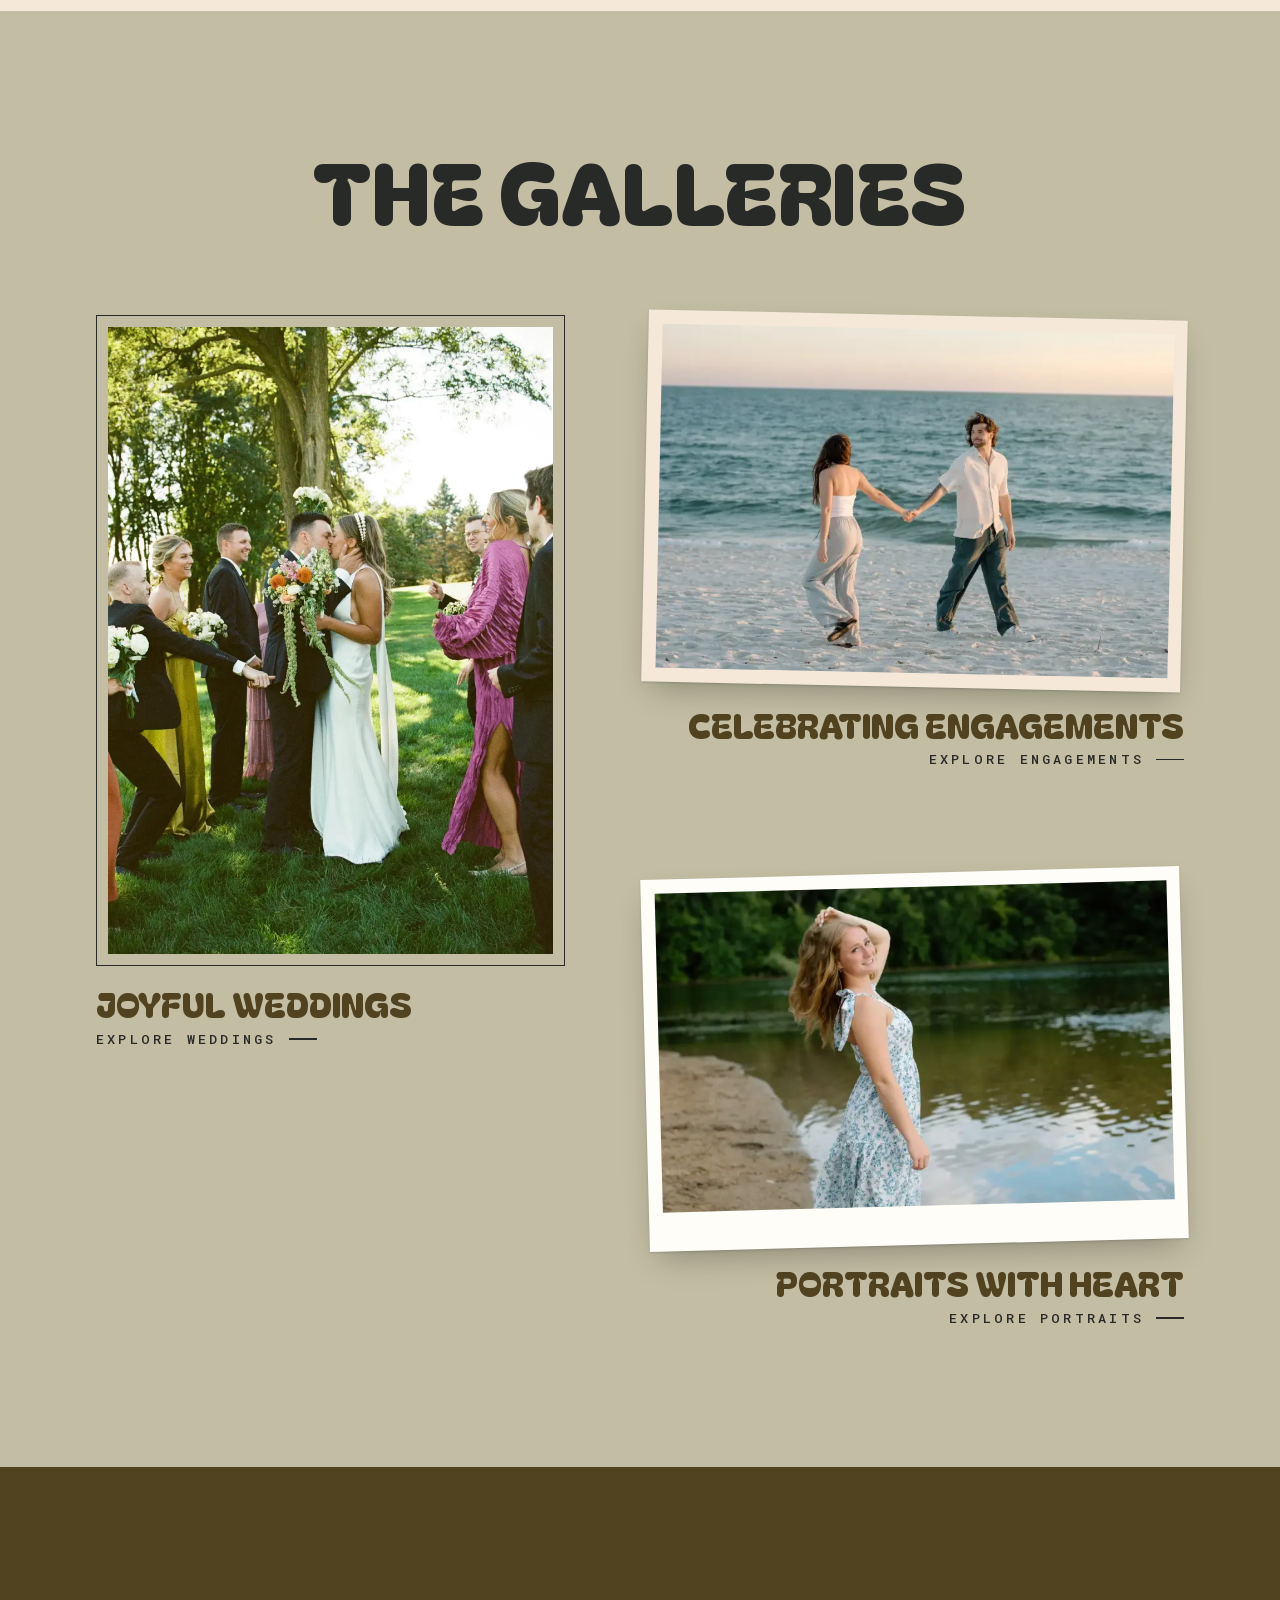
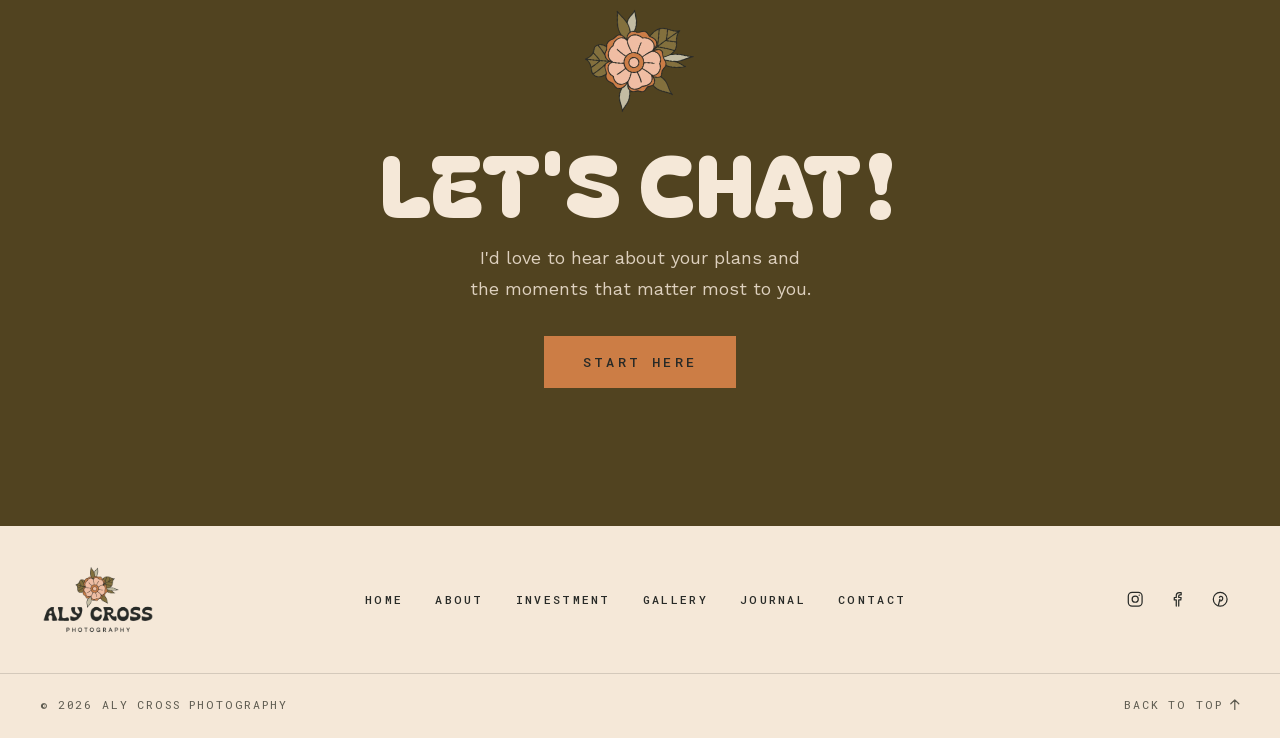
==== commit 9ff2c3ce: "Serve phones a portrait crop of the hero to keep it sharp and fast" ====
--- a/index.html
+++ b/index.html
@@ -72,10 +72,11 @@
     ]
   }
   </script>
-  <link rel="preload" as="image" href="assets/images/acp927-58-1600.webp" imagesrcset="assets/images/acp927-58-800.webp 800w, assets/images/acp927-58-1200.webp 1200w, assets/images/acp927-58-1600.webp 1600w" imagesizes="(max-width: 720px) 105vh, 100vw" fetchpriority="high">
+  <link rel="preload" as="image" href="assets/images/acp927-58-mobile.webp" media="(max-width: 480px)" fetchpriority="high">
+  <link rel="preload" as="image" href="assets/images/acp927-58-1600.webp" imagesrcset="assets/images/acp927-58-800.webp 800w, assets/images/acp927-58-1200.webp 1200w, assets/images/acp927-58-1600.webp 1600w" imagesizes="(max-width: 720px) 105vh, 100vw" media="(min-width: 481px)" fetchpriority="high">
   <link rel="preload" href="assets/fonts/BagelFatOne-400.woff2" as="font" type="font/woff2" crossorigin>
   <style>/* Self-hosted Google Fonts (latin subset) */ @font-face { font-family: 'Bagel Fat One'; font-style: normal; font-weight: 400; font-display: swap; src: url("assets/fonts/BagelFatOne-400.woff2") format('woff2'); unicode-range: U+0000-00FF, U+0131, U+0152-0153, U+02BB-02BC, U+02C6, U+02DA, U+02DC, U+0304, U+0308, U+0329, U+2000-206F, U+20AC, U+2122, U+2191, U+2193, U+2212, U+2215, U+FEFF, U+FFFD; } @font-face { font-family: 'Roboto Mono'; font-style: normal; font-weight: 400; font-display: swap; src: url("assets/fonts/RobotoMono-400.woff2") format('woff2'); unicode-range: U+0000-00FF, U+0131, U+0152-0153, U+02BB-02BC, U+02C6, U+02DA, U+02DC, U+0304, U+0308, U+0329, U+2000-206F, U+20AC, U+2122, U+2191, U+2193, U+2212, U+2215, U+FEFF, U+FFFD; } @font-face { font-family: 'Roboto Mono'; font-style: normal; font-weight: 500; font-display: swap; src: url("assets/fonts/RobotoMono-500.woff2") format('woff2'); unicode-range: U+0000-00FF, U+0131, U+0152-0153, U+02BB-02BC, U+02C6, U+02DA, U+02DC, U+0304, U+0308, U+0329, U+2000-206F, U+20AC, U+2122, U+2191, U+2193, U+2212, U+2215, U+FEFF, U+FFFD; } @font-face { font-family: 'Work Sans'; font-style: italic; font-weight: 400; font-display: swap; src: url("assets/fonts/WorkSans-400i.woff2") format('woff2'); unicode-range: U+0000-00FF, U+0131, U+0152-0153, U+02BB-02BC, U+02C6, U+02DA, U+02DC, U+0304, U+0308, U+0329, U+2000-206F, U+20AC, U+2122, U+2191, U+2193, U+2212, U+2215, U+FEFF, U+FFFD; } @font-face { font-family: 'Work Sans'; font-style: normal; font-weight: 400; font-display: swap; src: url("assets/fonts/WorkSans-400.woff2") format('woff2'); unicode-range: U+0000-00FF, U+0131, U+0152-0153, U+02BB-02BC, U+02C6, U+02DA, U+02DC, U+0304, U+0308, U+0329, U+2000-206F, U+20AC, U+2122, U+2191, U+2193, U+2212, U+2215, U+FEFF, U+FFFD; } @font-face { font-family: 'Work Sans'; font-style: normal; font-weight: 500; font-display: swap; src: url("assets/fonts/WorkSans-500.woff2") format('woff2'); unicode-range: U+0000-00FF, U+0131, U+0152-0153, U+02BB-02BC, U+02C6, U+02DA, U+02DC, U+0304, U+0308, U+0329, U+2000-206F, U+20AC, U+2122, U+2191, U+2193, U+2212, U+2215, U+FEFF, U+FFFD; }</style>
-  <link rel="stylesheet" href="css/styles.css?v=24">
+  <link rel="stylesheet" href="css/styles.css?v=25">
 </head>
 <body>
   <a class="skip-link" href="#main">Skip to content</a>
@@ -137,7 +138,10 @@
     <!-- ===== Hero ===== -->
     <section class="hero" aria-labelledby="hero-title">
       <div class="hero__media">
-        <img class="hero__photo" src="assets/images/acp927-58-1600.webp" srcset="assets/images/acp927-58-800.webp 800w, assets/images/acp927-58-1200.webp 1200w, assets/images/acp927-58-1600.webp 1600w" sizes="(max-width: 720px) 105vh, 100vw" alt="A bride laughing with her bridesmaids in colorful mismatched dresses on a sunny lawn" width="1600" height="1067" fetchpriority="high">
+        <picture>
+          <source media="(max-width: 480px)" srcset="assets/images/acp927-58-mobile.webp" width="860" height="1067">
+          <img class="hero__photo" src="assets/images/acp927-58-1600.webp" srcset="assets/images/acp927-58-800.webp 800w, assets/images/acp927-58-1200.webp 1200w, assets/images/acp927-58-1600.webp 1600w" sizes="(max-width: 720px) 105vh, 100vw" alt="A bride laughing with her bridesmaids in colorful mismatched dresses on a sunny lawn" width="1600" height="1067" fetchpriority="high">
+        </picture>
         <figure class="polaroid hero__polaroid" data-parallax="-0.08" data-polaroid>
           <div class="polaroid__stack">
             <img class="is-active" src="assets/images/polaroid/000017460036.webp" alt="A couple sharing a kiss beside their wedding cake, shot on film" width="720" height="477">
--- a/css/styles.css
+++ b/css/styles.css
@@ -779,3 +779,8 @@
   .js [data-split] .word > span { translate: none; rotate: none; }
   .js .meet__media .meet__frame::before { opacity: 1; translate: none; }
 }
+
+@media (max-width: 480px) {
+  /* phones get a portrait crop of the hero, already centred on the bride */
+  .hero__photo { object-position: 50% 50%; }
+}
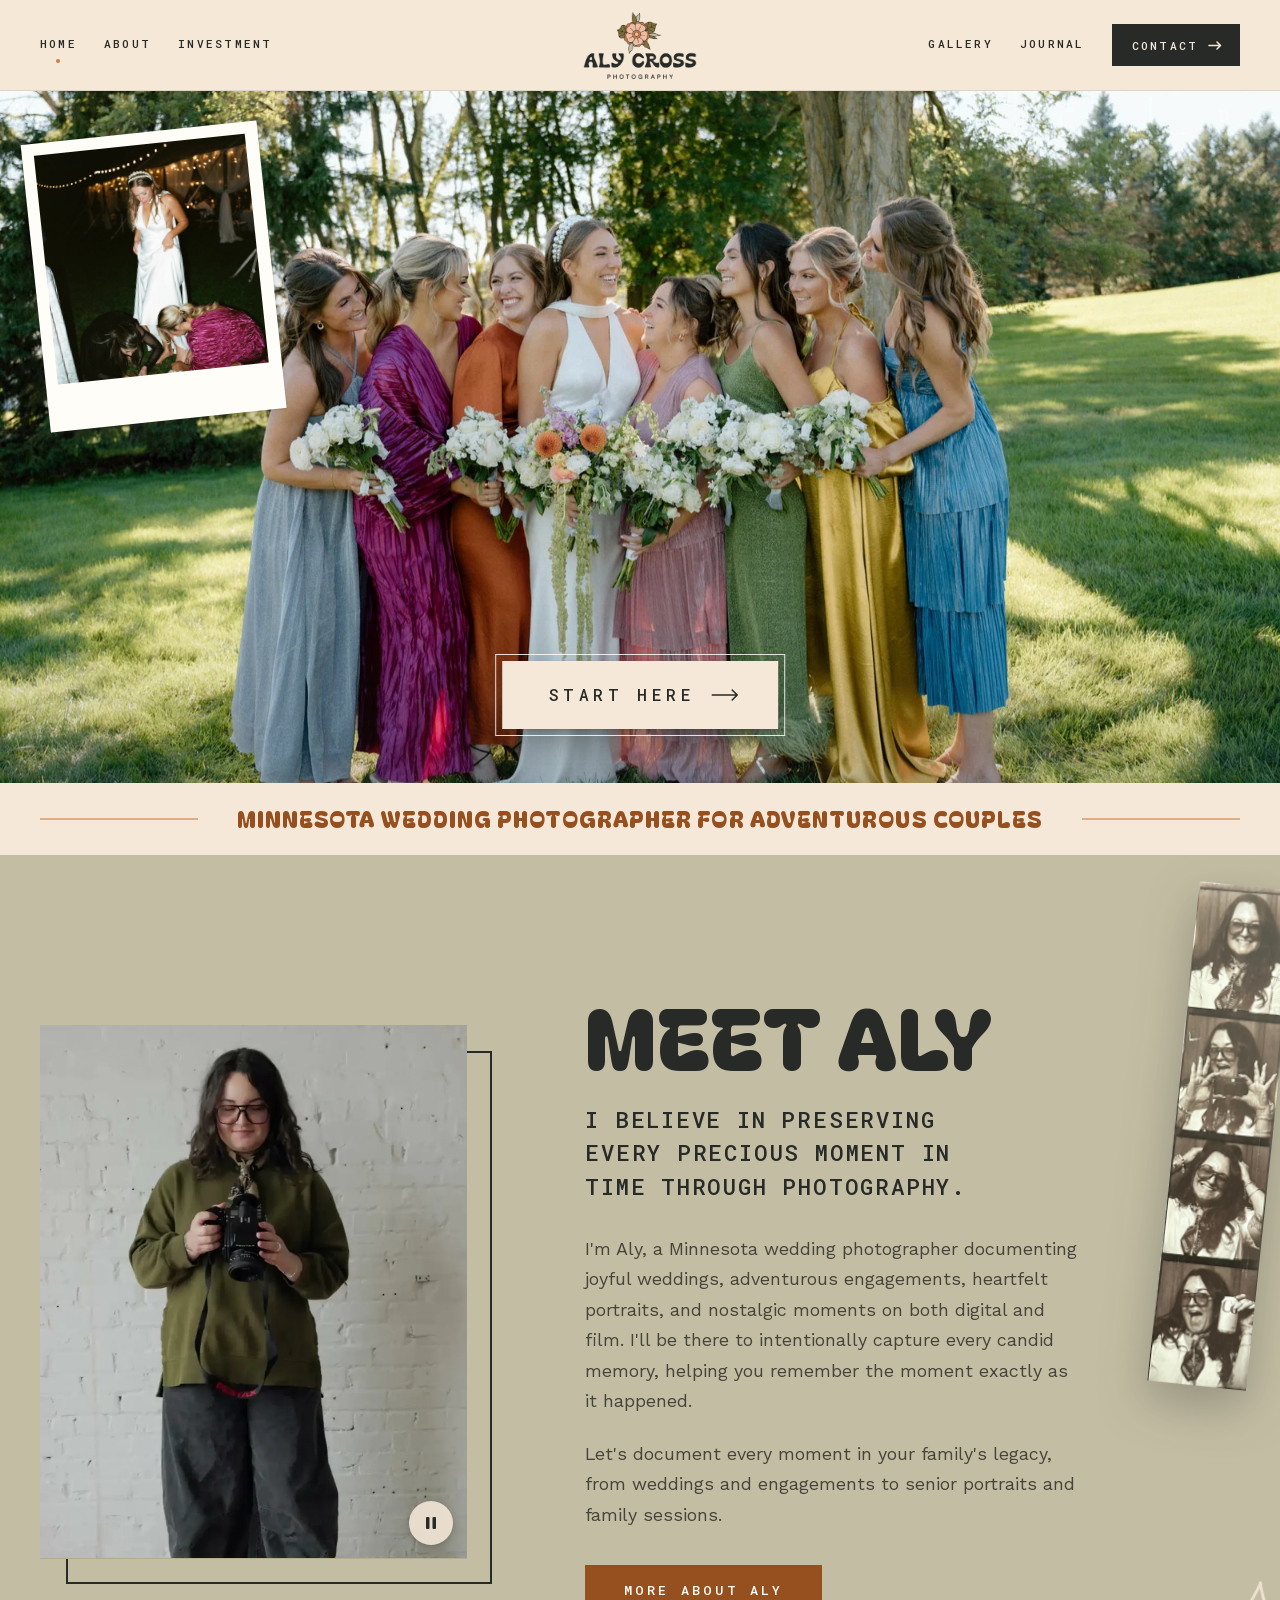
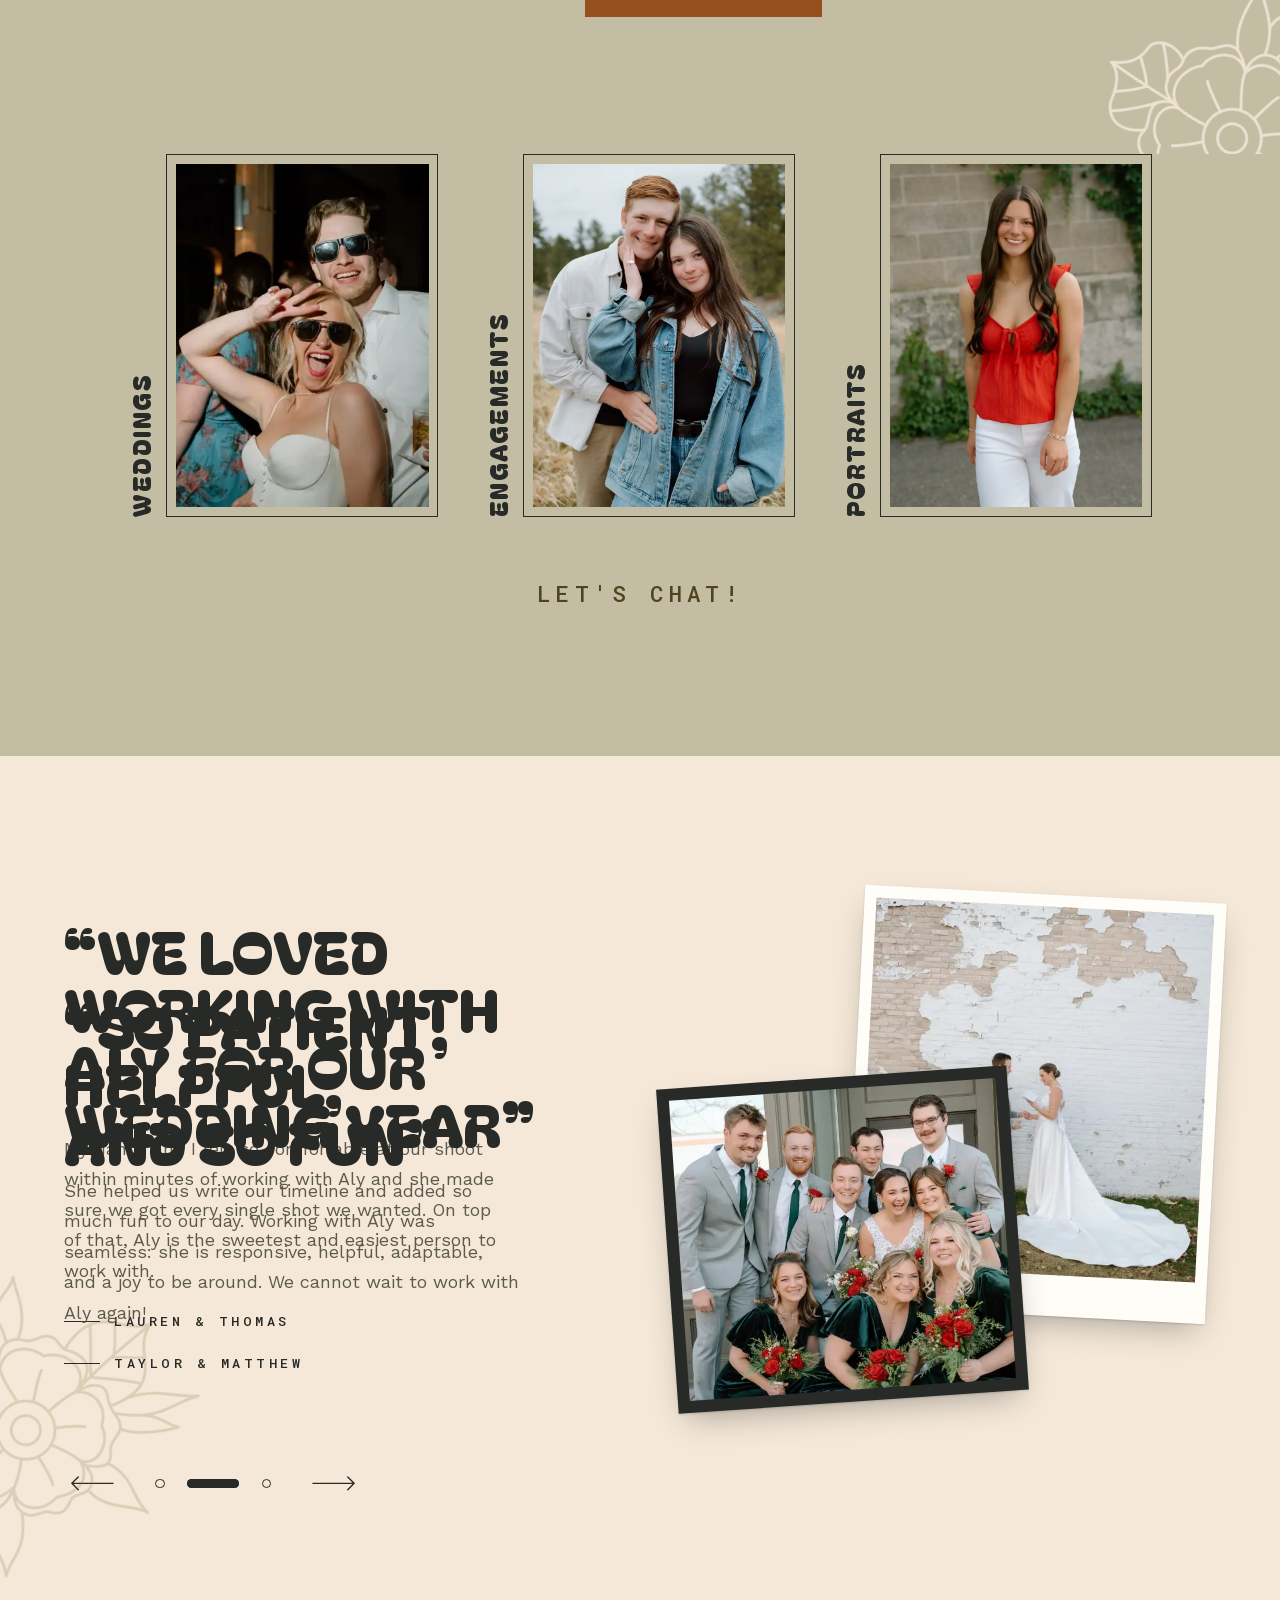
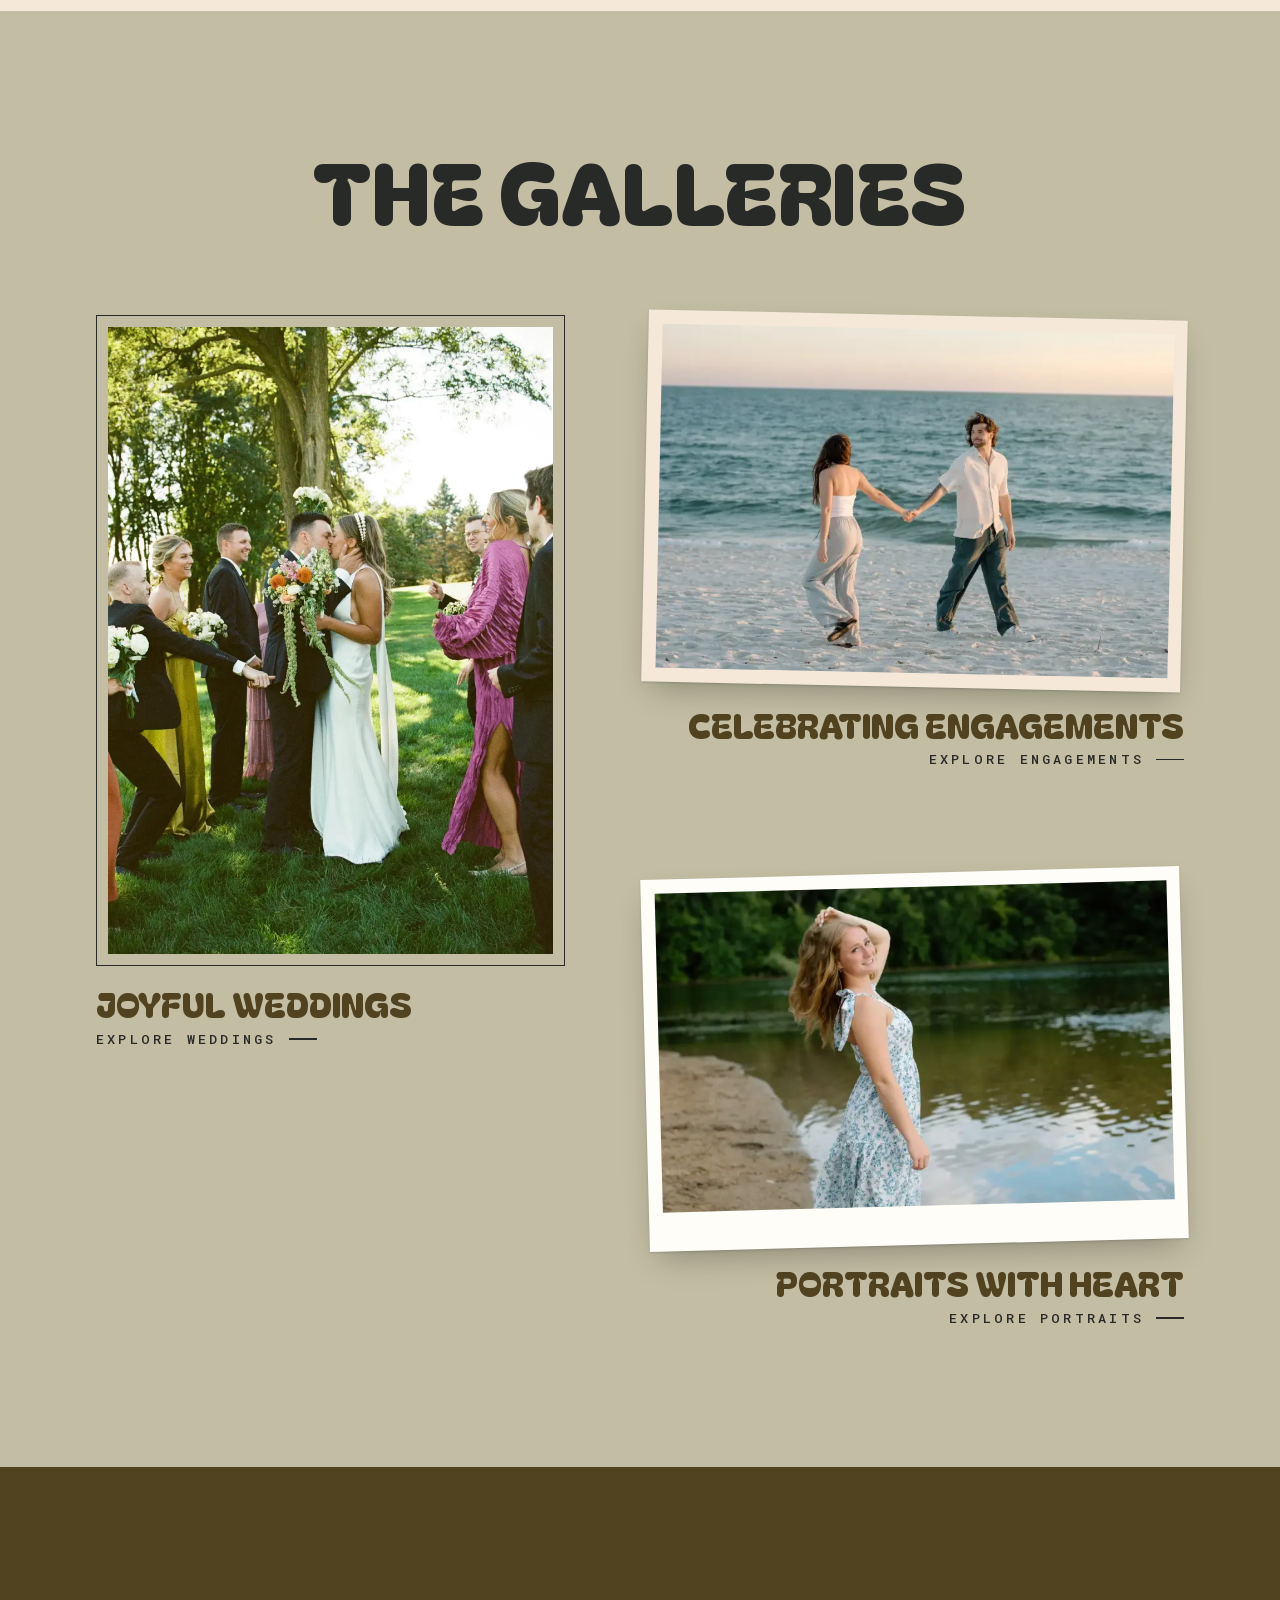
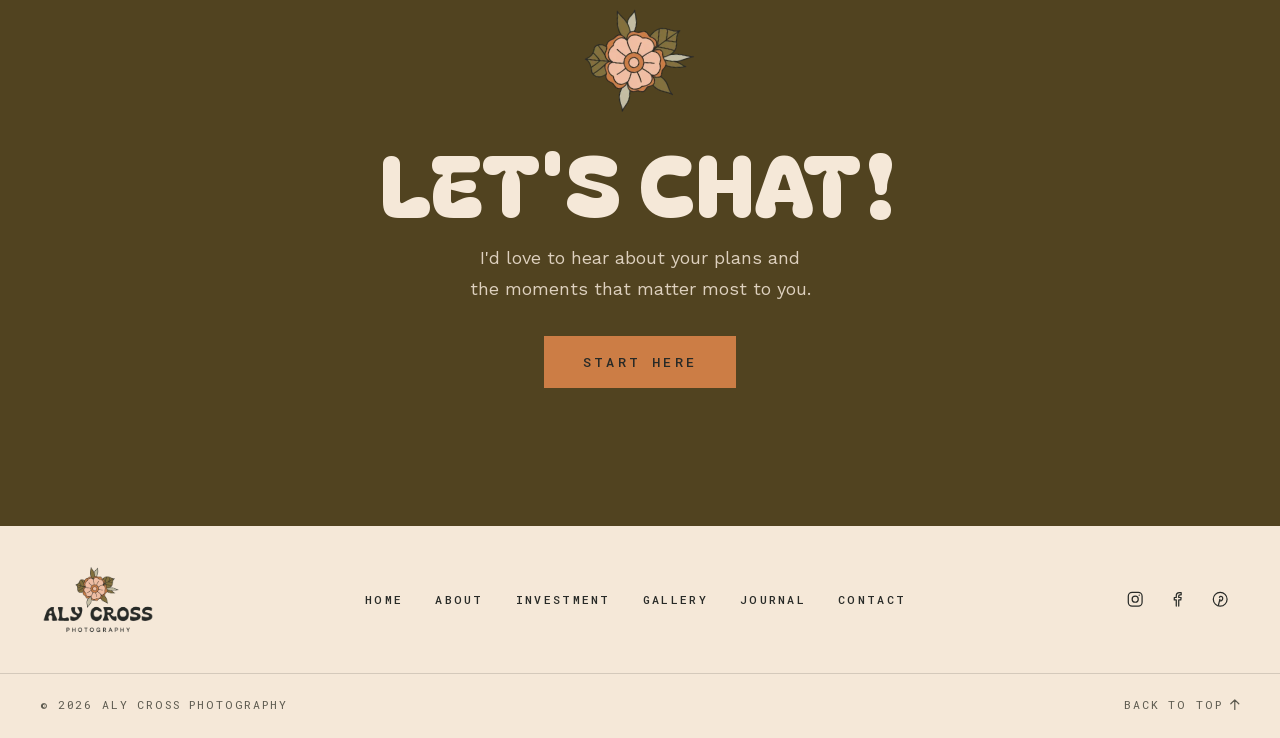
==== commit 0d11a245: "Lighter homepage load: defer video fetch until load, smaller poster and flower" ====
--- a/index.html
+++ b/index.html
@@ -164,7 +164,7 @@
       <div class="meet__inner">
         <div class="meet__media reveal">
           <div class="meet__frame">
-            <video class="meet__video" muted loop playsinline preload="none" poster="assets/images/aly-intro-poster.webp" aria-label="Aly holding her camera in a sunlit studio" data-video>
+            <video class="meet__video" muted loop playsinline preload="none" poster="assets/images/aly-intro-poster-800.webp" aria-label="Aly holding her camera in a sunlit studio" data-video>
               <source src="assets/images/aly-intro-720.mp4" type="video/mp4">
             </video>
             <button class="video-toggle" type="button" aria-pressed="false" aria-label="Pause video" data-video-toggle>
@@ -308,7 +308,7 @@
 
     <!-- ===== Closing CTA ===== -->
     <section class="closing" aria-labelledby="closing-title">
-      <img class="closing__flower reveal" src="assets/images/aly_cross_screen_logos_favicon_full_color.webp" alt="" width="700" height="651" loading="lazy">
+      <img class="closing__flower reveal" src="assets/images/flower-320.webp" alt="" width="320" height="298" loading="lazy">
       <h2 id="closing-title" class="display closing__title" data-split>Let's Chat!</h2>
       <p class="closing__text">I'd love to hear about your plans and the moments that matter most to you.</p>
       <a href="contact.html" class="btn btn--rust">Start Here</a>
@@ -349,6 +349,6 @@
     </div>
   </footer>
 
-  <script src="js/main.js?v=12"></script>
+  <script src="js/main.js?v=13"></script>
 </body>
 </html>
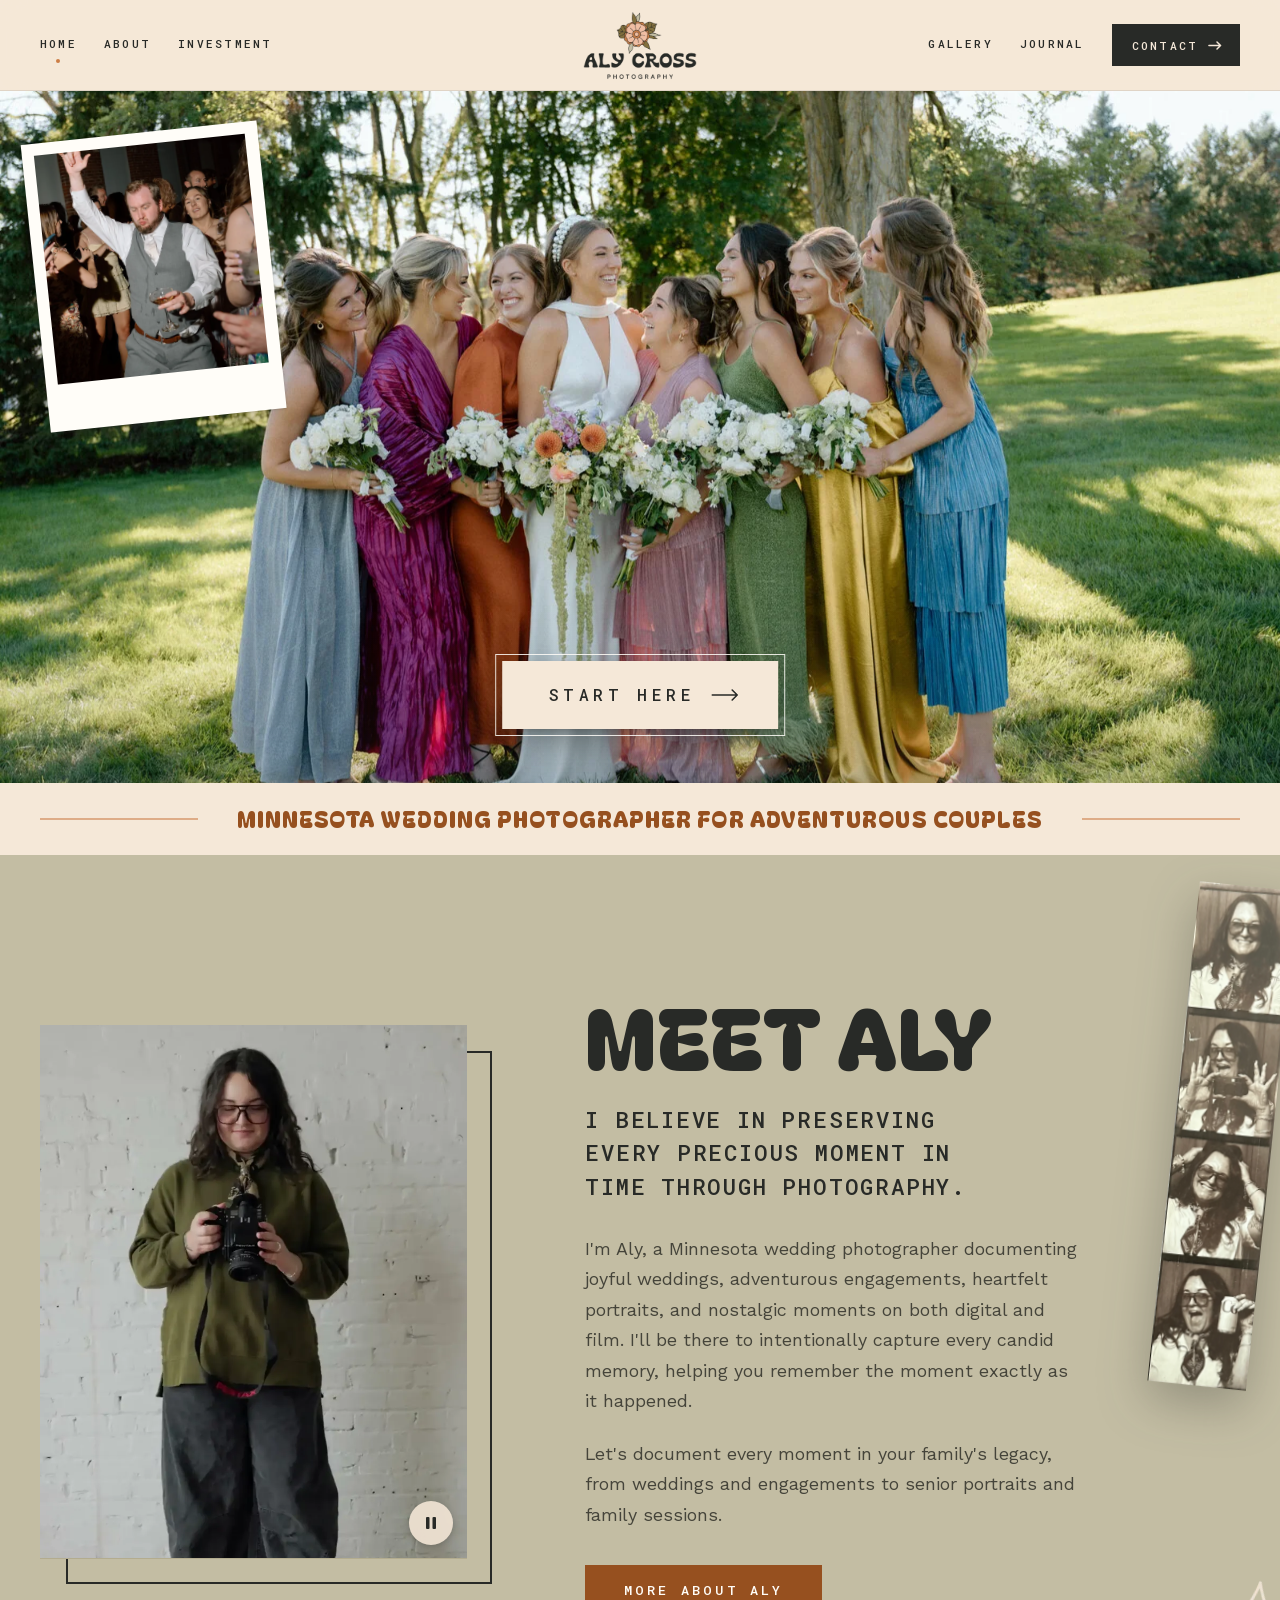
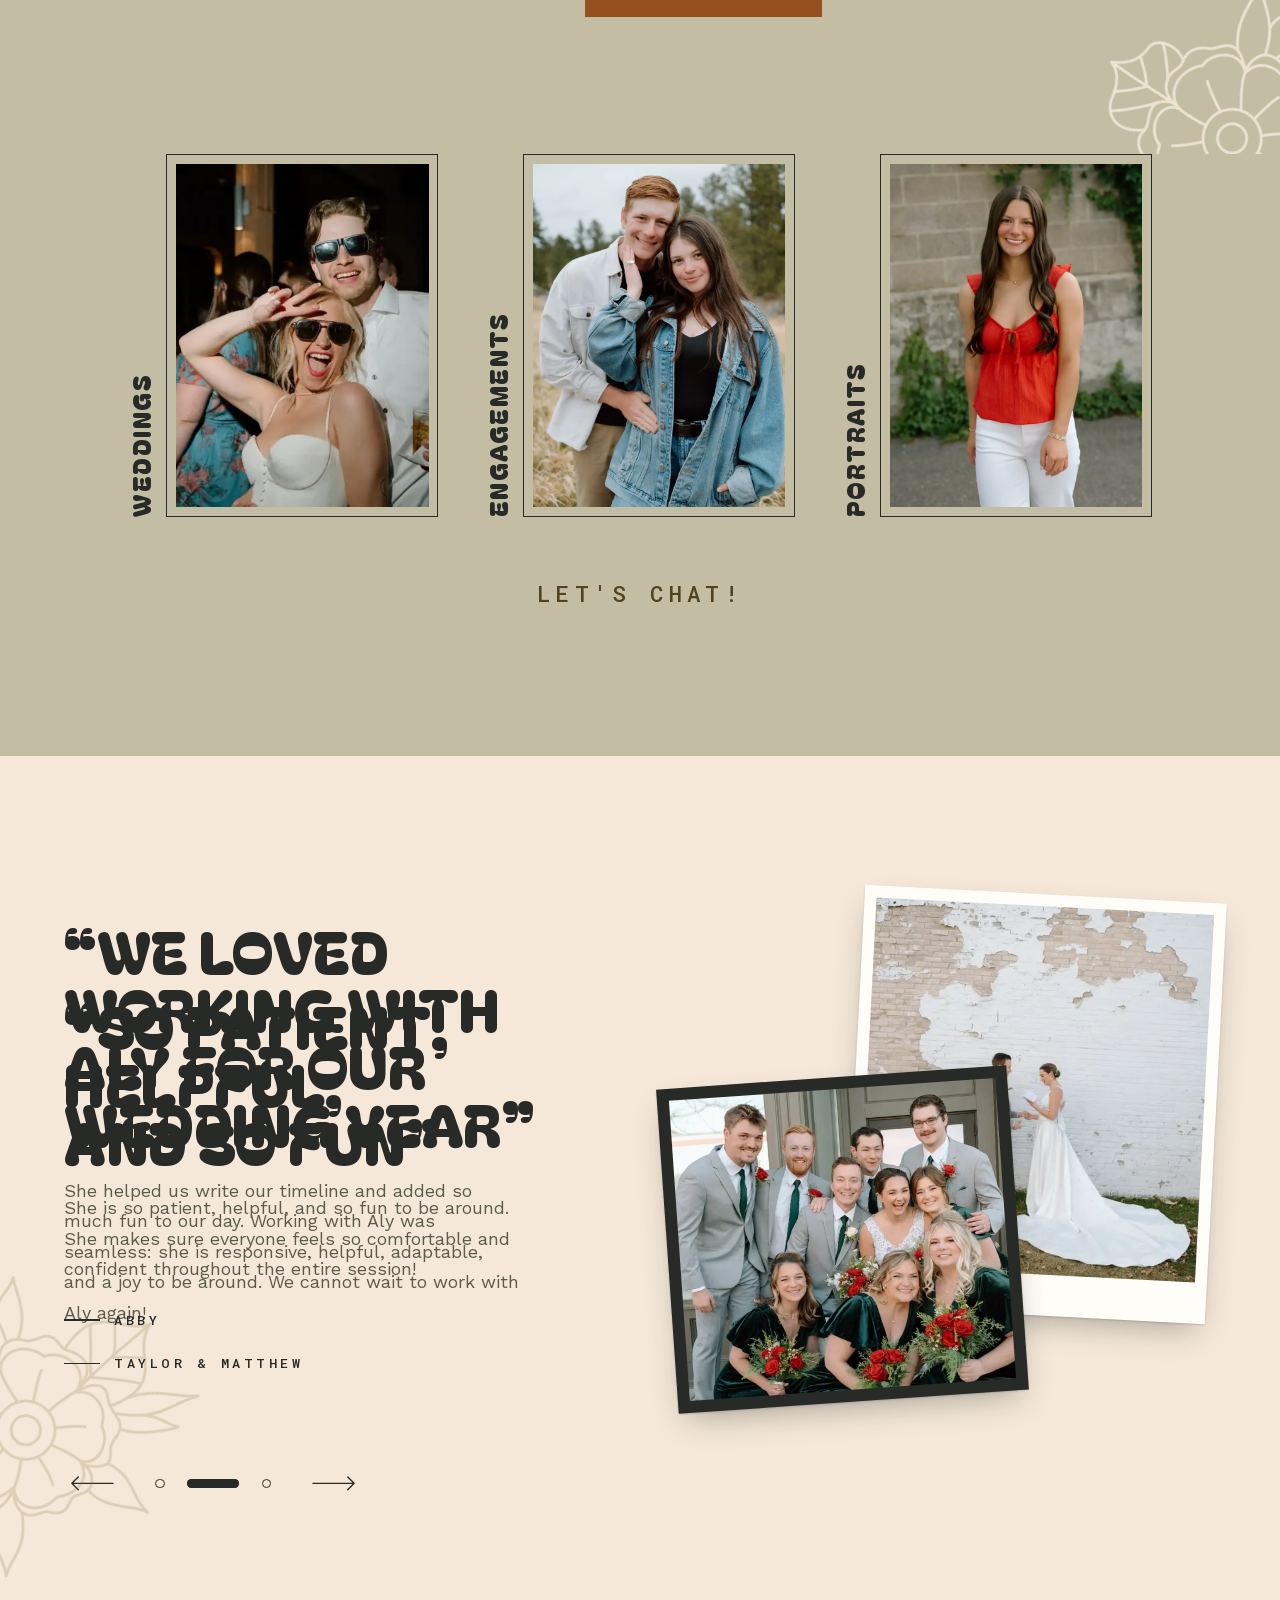
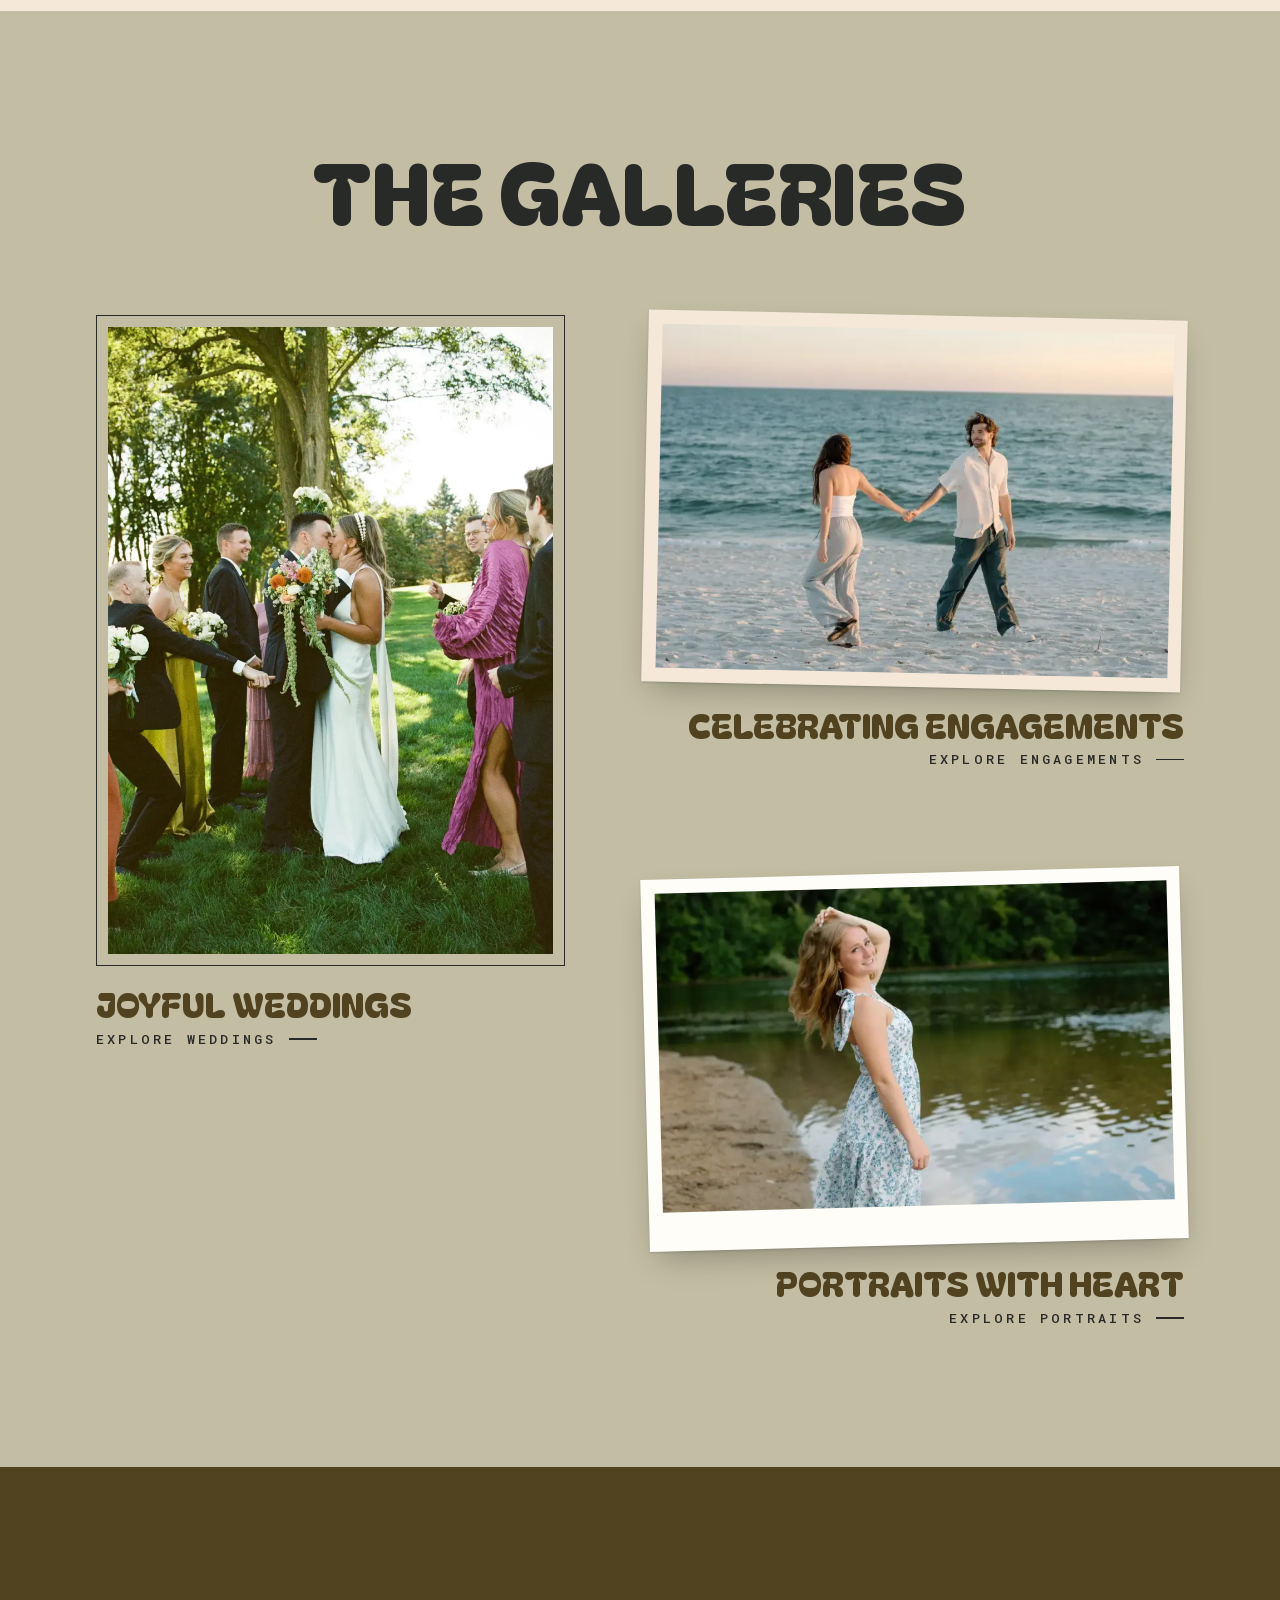
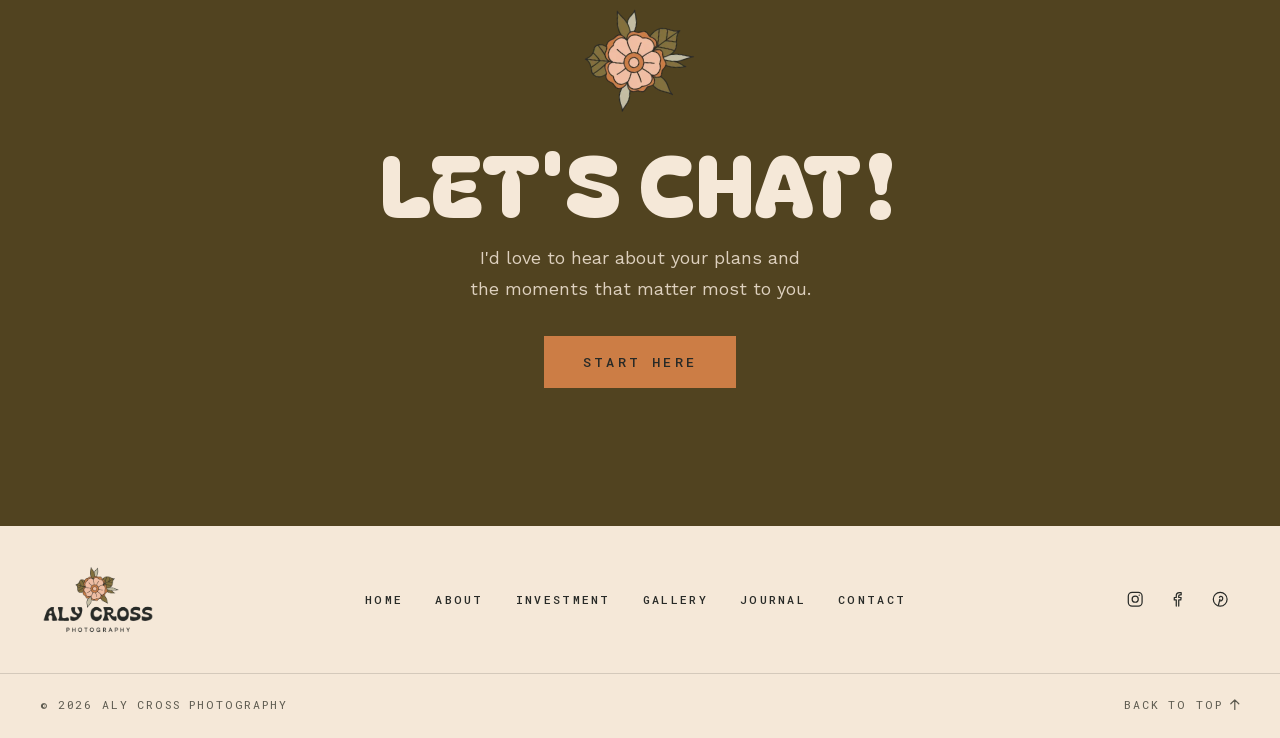
==== commit c739fac5: "Make the site searchable again" ====
--- a/index.html
+++ b/index.html
@@ -3,8 +3,6 @@
 <head>
   <meta charset="UTF-8">
   <meta name="viewport" content="width=device-width, initial-scale=1.0">
-  <!-- Pre-launch: keep out of search results. Remove this line at launch. -->
-  <meta name="robots" content="noindex, nofollow">
   <title>Aly Cross Photography | Minnesota Wedding Photographer</title>
   <meta name="description" content="Aly Cross is a Minnesota wedding photographer for adventurous couples, documenting joyful weddings, engagements and portraits on digital and film.">
   <meta name="theme-color" content="#f5e8d8">
